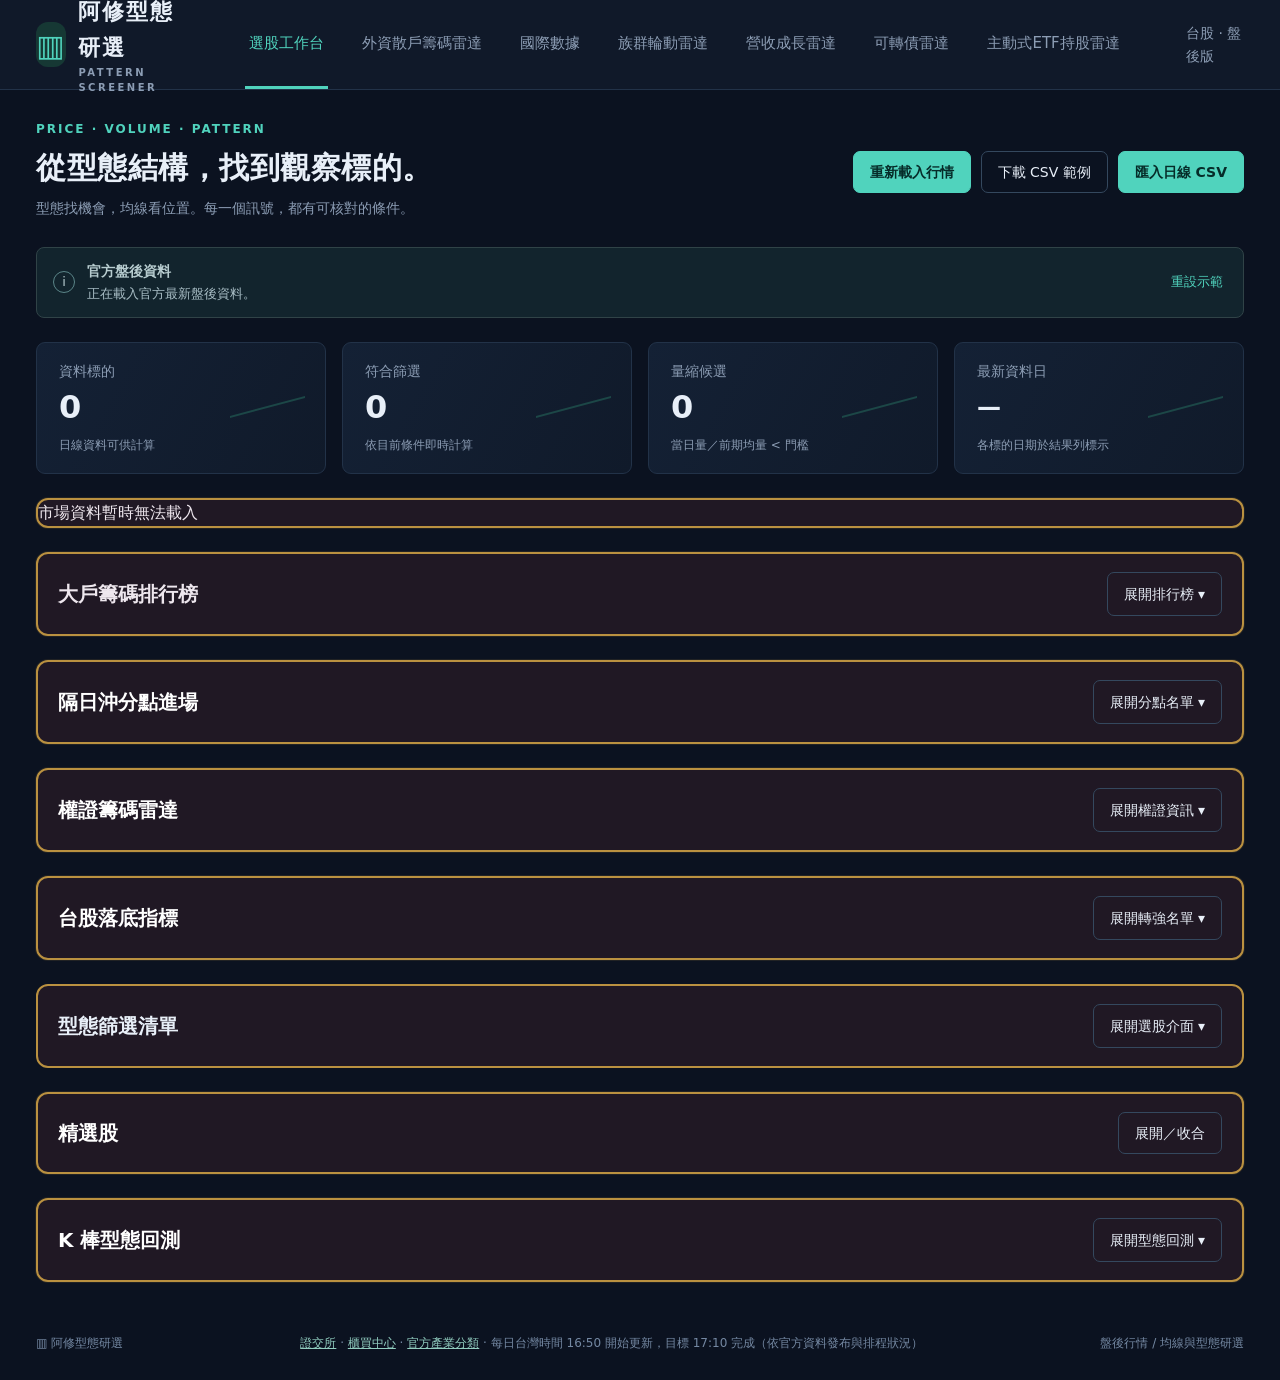
==== index.html @ 47a1cc5a "Place automatic Fibonacci section below daily chart" ====
<!doctype html>
<html lang="zh-Hant"><head><meta charset="UTF-8"><meta name="viewport" content="width=device-width,initial-scale=1"><title>阿修型態研選｜台股技術選股</title><meta name="description" content="以均線、量價與K棒型態篩選台股，查看候選訊號與逐項判讀。"><link rel="icon" type="image/svg+xml" href="data:image/svg+xml,%3Csvg xmlns='http://www.w3.org/2000/svg' viewBox='0 0 32 32'%3E%3Crect width='32' height='32' rx='8' fill='%23101b2c'/%3E%3Cpath d='M8 8v17m8-22v22m8-18v20' stroke='%234dd5bd' stroke-width='2'/%3E%3Cpath d='M8 13v6m8-10v11m8-7v7' stroke='%234dd5bd' stroke-width='5'/%3E%3C/svg%3E"><link rel="stylesheet" href="style.css?v=20261030-featured-radar"></head>
<body><header><a class="brand" href="./"><span class="mark">▥</span><span>阿修型態研選<small>PATTERN SCREENER</small></span></a><nav aria-label="主選單"><button class="nav active" data-view="screen">選股工作台</button><button class="nav" data-view="futchip">外資散戶籌碼雷達</button><button class="nav" data-view="world">國際數據</button><button class="nav" data-view="sectors">族群輪動雷達</button><button class="nav" data-view="revenue">營收成長雷達</button><button class="nav" data-view="convertible">可轉債雷達</button><button class="nav" data-view="etf-radar">主動式ETF持股雷達</button><button class="nav" data-view="prison">處置股雷達</button><button class="nav" data-view="exhibitions">產業展覽題材雷達</button><button class="nav" data-view="rules">型態與規則</button></nav><span class="edition">台股 · 盤後版</span></header>
<main><section class="heading"><div><div class="eyebrow">PRICE · VOLUME · PATTERN</div><h1>從型態結構，找到觀察標的。</h1><p>型態找機會，均線看位置。每一個訊號，都有可核對的條件。</p></div><div class="data-actions"><button id="refresh-market" class="primary">重新載入行情</button><button id="template" class="ghost">下載 CSV 範例</button><label class="primary upload">匯入日線 CSV<input type="file" id="file" accept=".csv,text/csv"></label></div></section>
<div class="notice"><span class="notice-icon">i</span><div><strong id="source">官方盤後資料</strong><span id="source-note">正在載入官方最新盤後資料。</span></div><button id="demo" class="text-button">重設示範</button></div><div id="message" role="status" aria-live="polite"></div>
<section id="screen"><div class="stats"><article><span>資料標的</span><strong id="total">—</strong><small>日線資料可供計算</small></article><article><span>符合篩選</span><strong id="matches">—</strong><small>依目前條件即時計算</small></article><article><span>量縮候選</span><strong id="shrink">—</strong><small>當日量／前期均量 &lt; 門檻</small></article><article><span>最新資料日</span><strong id="date" class="date">—</strong><small>各標的日期於結果列標示</small></article></div>
<section id="market-overview" class="ownership"><p>正在載入台股市場均線…</p></section><section class="ownership"><div class="ownership-disclosure"><h2>大戶籌碼排行榜</h2><button id="ownership-toggle" type="button" class="ghost" aria-expanded="false" aria-controls="ownership-content">展開排行榜 ▾</button></div><div id="ownership-content" hidden><section id="ownership-stock-search"></section><div class="ownership-head"><p id="ownership-period">正在載入集保週資料…</p><div class="ownership-modes" aria-label="籌碼排行模式"><button class="active" data-ownership-mode="increase" aria-pressed="true">大戶持股增加</button><button data-ownership-mode="both" aria-pressed="false">大戶持股同時增加</button><button data-ownership-mode="chipburst" aria-pressed="false">籌碼暴增</button></div><div class="ownership-tabs" aria-label="大戶持股級距"><button class="active" data-holding="400" aria-pressed="true">400 張以上</button><button data-holding="1000" aria-pressed="false">1,000 張以上</button></div><label class="ownership-week-label">週別<select id="ownership-week" aria-label="籌碼週別"></select></label></div><div id="chipburst-info" hidden class="chipburst-info"><h3>籌碼暴增｜大戶＋分點＋法人</h3><p>三項資料載入後，計算同期間綜合籌碼強度前 30 名。</p></div><div class="table-wrap"><table class="ownership-table"><colgroup><col class="ownership-rank-col"><col class="ownership-stock-col"><col span="6" class="ownership-metric-col"></colgroup><thead><tr><th>排名</th><th>股票／代號</th><th>均線分數</th><th>大族群／細分產業</th><th>收盤價</th><th>前期占比</th><th>本期占比</th><th>增加百分點</th></tr></thead><tbody id="ownership-rows"></tbody></table></div><div class="ownership-foot"><p id="ownership-status" role="status"></p><p class="ownership-note">各取持股比例增加最多的前 30 名 · 上市／上櫃普通股 · 近 5 個交易日平均成交量至少 500 張 · 點選股票查看 K 線。增減單位為百分點；單一帳戶持有 100% 的特殊分布暫不列入增減比較。訊映與信昌電 2026-10-16 原始資料屬此情形，該週已留缺，不跨週補值；同時增加列出 400 張與 1,000 張以上持股比例均較前期增加的個股，依 400 張以上增幅排序取前 30 名。</p><p class="ownership-note">來源：<a href="https://www.tdcc.com.tw/portal/zh/smWeb/qryStock" target="_blank" rel="noopener">集保股權分散表</a>；<span id="ownership-provenance"></span>。400 張榜加總級距 12–15，1,000 張榜採級距 15；官方下限分別為 400,001 股、1,000,001 股。比例以集保庫存為分母。</p></div></div></section><section class="ownership overnight-standalone"><div class="ownership-disclosure"><h2>隔日沖分點進場</h2><button id="overnight-toggle" type="button" class="ghost" aria-expanded="false" aria-controls="overnight-entry">展開分點名單 ▾</button></div><div id="overnight-entry" class="chipburst-info" hidden></div></section><section class="ownership overnight-standalone"><div class="ownership-disclosure"><h2>權證籌碼雷達</h2><button id="warrant-toggle" type="button" class="ghost" aria-expanded="false" aria-controls="warrant-content">展開權證資訊 ▾</button></div><div id="warrant-content" class="chipburst-info" hidden><p role="status">正在載入權證買賣超…</p></div></section><section class="ownership overnight-standalone"><div class="ownership-disclosure"><h2>台股落底指標</h2><button id="higher-low-toggle" type="button" class="ghost" aria-expanded="false" aria-controls="higher-low-content">展開轉強名單 ▾</button></div><div id="higher-low-content" class="chipburst-info" hidden></div></section><div class="workspace"><section class="selection-panel"><div class="selection-head"><h2>型態篩選清單</h2><button id="selection-toggle" type="button" class="ghost" aria-expanded="false" aria-controls="selection-content">展開選股介面 ▾</button></div><div id="selection-content" hidden><aside class="filters"><div class="panel-title"><h2>篩選條件</h2></div><div id="filters-content"><div class="filter-reset"><button id="reset" class="text-button">重設</button></div><label class="field">搜尋代號／名稱／產業<span class="search-confirm-row"><input id="search" placeholder="股票或產業，例如半導體…" type="search"><button id="search-confirm" type="button" class="search-confirm">確認</button></span></label><label class="field">股價區間<select id="price-range" aria-label="股價區間"><option value="all">不限股價</option></select><small>依最新收盤價；含下限、不含上限</small></label><label class="field">市場<select id="market"><option value="all">上市＋上櫃</option><option value="上市">上市</option><option value="上櫃">上櫃</option><option value="未分類">未分類</option></select></label><div class="volume-rule"><strong>100 元以內：成交量 ≥ 1,000 張</strong><small>100 元以上：成交量 &gt; 500 張<br>100 元含在內；1,000 張可納入<br>紅 K／綠 K／平 K 全部顯示</small></div><details class="pattern-picker"><summary>K 棒型態 <span>展開選擇 · 可多選</span></summary><div class="pattern-scroll"><div id="pattern-options" class="pattern-options"></div></div></details><details open><summary>量價與均線門檻</summary><label class="field">最低均線分數<select id="score" aria-label="最低均線分數"><option value="7">7 分以上</option><option value="10">10 分以上</option><option value="12">12 分以上</option><option value="15">滿分 15 分</option><option value="0" selected>不限</option></select></label><label class="weekly-ma-filter"><input type="checkbox" id="featured-stocks">強勢股</label><label class="weekly-ma-filter"><input type="checkbox" id="trend-stocks">趨勢股</label><label class="weekly-ma-filter"><input type="checkbox" id="launch-stocks">剛起漲個股</label><label class="weekly-ma-filter" title="近2交易日MA5上穿MA40；目前MA5＞MA40；MA40相較5交易日前變動率＞-0.5%；收盤＞MA5；收盤距MA5≤5%"><input type="checkbox" id="ma5-cross40">5MA交叉40MA</label><label class="weekly-ma-filter"><input type="checkbox" id="ema-cross">EMA5 上穿 EMA23</label><label class="weekly-ma-filter"><input type="checkbox" id="stronger-than-market">比大盤強勢股</label><small id="market-strength-status" class="weekly-ma-note" role="status"></small><label class="weekly-ma-filter"><input type="checkbox" id="above-weekly20">股價在週線 MA20 以上</label><label class="weekly-ma-filter"><input type="checkbox" data-chip-filter="trust">投信近5日累計淨買超＞0</label><label class="weekly-ma-filter"><input type="checkbox" data-chip-filter="foreign">外資近5日累計淨買超＞0</label><label class="weekly-ma-filter"><input type="checkbox" data-chip-filter="broker">主力分點近5日累計淨買超＞0</label><label class="weekly-ma-filter"><input type="checkbox" data-chip-filter="combined">外資＋投信近5日累計淨買超＞0</label><label class="weekly-ma-filter"><input type="checkbox" data-chip-filter="holders400">400張以上大戶週增≥0.3個百分點</label><label class="weekly-ma-filter"><input type="checkbox" data-chip-filter="holders1000">1,000張以上大戶週增≥0.2個百分點</label><small id="stock-chip-filter-status" class="weekly-ma-note" role="status"></small></details></div></aside>
<section class="results"><div class="panel-title"><div><h2>型態觀察清單</h2></div></div><div id="results-content"><div class="panel-title"><div><p id="result-sub">—</p></div><label class="sort-label">排序<select id="sort"><option value="score">均線分數</option><option value="change">漲跌幅</option><option value="code">股票代號</option></select></label></div><div class="table-wrap"><table><thead><tr><th>股票／資料日</th><th class="numeric">收盤／漲跌</th><th>候選型態</th><th title="採個股最新交易日與前一交易日，顯示實際資料日期">參考回測價格</th><th>MA20 扣抵</th><th title="前波上穿 MA20 至高點漲幅至少 30%，跌破後以 3% 實體紅 K 重新站上；第二波目標漲幅＝50% ×（100%＋前波漲幅）">第二波目標價</th></tr></thead><tbody id="rows"></tbody></table></div><div id="empty" hidden class="empty"><span>⌕</span><h3>目前沒有符合的標的</h3><p>可清除篩選後補齊個股歷史日線，再套用型態條件。資料不足不會列為符合，空白結果不代表全市場沒有此型態。</p><button class="ghost" id="empty-reset">清除篩選</button></div><div class="table-foot">點選股票查看 K 線與判讀明細 <span>回測參考採最新交易日＋前一交易日 · 日期依個股資料標示 · K 色看開收</span></div><div class="observation-return"><button id="observation-return" type="button" aria-label="收合型態觀察清單並返回選股介面標題">↩ 返回</button></div></div></section><button id="observation-top" class="observation-top" type="button" aria-label="回到型態觀察清單第一個個股" hidden>↑ 返回</button>
</div></section></div><section id="featured-radar" class="ownership overnight-standalone"><details><summary class="ownership-disclosure"><h2>精選股</h2><span class="ghost" aria-hidden="true">展開／收合</span></summary><div class="chipburst-info"></div></details></section><section class="ownership overnight-standalone"><div class="ownership-disclosure"><h2>K 棒型態回測</h2><button id="pattern-backtest-toggle" type="button" class="ghost" aria-expanded="false" aria-controls="pattern-backtest-content">展開型態回測 ▾</button></div><div id="pattern-backtest-content" class="chipburst-info" hidden></div></section></section>
<section id="rules" hidden><div class="rules-heading"><p class="rules-colors">紅色＝紅 K（漲） · 綠色＝黑 K（跌） · 紫線＝五日線 · 金點＝收盤位置</p><h2>把型態，拆成可核對的條件。</h2><p>以下是第一版的操作定義。講義中未量化的描述，明確標成可調整假設。</p></div><div id="rule-cards" class="rule-grid"></div><article class="rule-wide"><h3>均線 15 分 · 計算口徑</h3><p>站上 MA5／10／20／60／120／240，每條 1 分；收盤創 5／10／20／60／120／360 日新高，每個 1 分；MA20 &gt; MA60、MA60 &gt; MA120、MA120 &gt; MA360，各加 1 分。</p><p>創高窗口採「前 N 個交易日，排除最近兩日」：比較 t−N＋1 至 t−3 的收盤價（N 日含當日，排除當日與前兩日）；例如 N＝10 比較前第 3～9 個交易日。依提供講義口徑。資料不足的項目顯示缺漏，總分不顯示為 0。</p></article><article class="rule-wide"><h3>資料與尚待確認的條件</h3><p>排名預設包含紅 K、綠 K 及平 K。收盤高於開盤為紅 K，低於開盤為綠 K，等於開盤為平 K；收盤等於昨日收盤則標示「平盤」。即使平盤，K 棒仍可能是紅或綠。選取特定型態後，另套用該型態條件。</p><p>量縮／爆量以當日成交量除以前 5 或 20 日均量，均量不包含當日。均線採簡單收盤平均，包含當日。長黑實體暫定至少開盤價的 3%，長影線暫定占全日振幅 40%。「起漲第一根」「整理階段」與「主力換手」尚未自動辨識，因此只標示候選。</p><p>成交量固定篩選當日 > 500 張；均線排名在符合此條件的標的中產生。CSV 的 volume 單位必須為「張」（1 張 = 1,000 股），若來源是股數，請先除以 1,000。CSV 必須包含 code,date,open,high,low,close,volume；可加 name,market,limit_up。limit_up 為當日漲停價，用於黑豹候選。請使用一致的價格調整口徑；匯入資料不會上傳或永久儲存。盤後行情來源為證交所、櫃買中心官方 OpenAPI，僅納入公司基本資料名單內的上市、上櫃股票。成交股數除以 1,000 換算為張；未提供有效 OHLC 的停牌或無成交標的不列入。最新收盤快照並非完整歷史，歷史資料由網站維護端補齊，資料不足會明確標示。資料採未還原價格，除權息與分割可能影響技術指標；尚未接五分鐘行情。</p></article></section>
<section id="futchip" hidden></section><section id="world" hidden></section><section id="etf-radar" hidden></section><section id="prison" hidden></section><section id="exhibitions" hidden></section><section id="sectors" hidden></section><section id="revenue" hidden></section><section id="convertible" hidden><div class="sector-heading"><h1>可轉債雷達</h1><p>追蹤台股可轉換公司債與標的股票</p></div><div class="convertible-pending"><h2>可轉債資料尚未接入</h2><p>此主題已建立。待可轉債行情與發行條件資料接入後，會在此顯示可轉債清單與對應個股資訊。</p></div></section><footer><span>▥ 阿修型態研選</span><span><a href="https://openapi.twse.com.tw/" target="_blank" rel="noopener">證交所</a> · <a href="https://www.tpex.org.tw/openapi/" target="_blank" rel="noopener">櫃買中心</a> · <a href="https://isin.twse.com.tw/isin/C_public.jsp?strMode=2" target="_blank" rel="noopener">官方產業分類</a> · 每日台灣時間 16:50 開始更新，目標 17:10 完成（依官方資料發布與排程狀況）</span><span>盤後行情 / 均線與型態研選</span></footer></main><dialog id="detail-modal" class="detail-modal" aria-labelledby="detail-name"><aside class="detail" id="detail" hidden><button id="detail-close" class="detail-close" aria-label="關閉個股資訊並返回清單" title="返回清單">× 返回</button><div class="detail-head"><div class="detail-name-score"><h2 id="detail-name">—</h2><div class="detail-score-badge"><small>均線分數</small><strong id="detail-score">—</strong></div></div><p id="detail-industry"></p><div id="detail-price"></div><div id="detail-price-base" class="detail-price-base"></div><div id="detail-valuation" class="detail-valuation" aria-live="polite"></div></div><div class="detail-section peers-card"><h3>同族群個股</h3><div id="stock-peers"></div></div><div class="detail-section daily-chart-card"><h3><span class="detail-collapse-title">日線圖</span><small title="K 棒＋均線＋明日防守線">K棒・均線・防守</small></h3><div id="chart"></div></div><div class="detail-section fibonacci-card"><h3>自動斐波回測</h3><div id="fibonacci-chart"></div></div><div class="detail-section smc-zone-card"><h3>SMC 支撐壓力區間</h3><div class="smc-zone-tabs" role="group" aria-label="支撐壓力圖週期"><button data-smc-zone-period="day">日 K</button><button data-smc-zone-period="week">週 K</button><button data-smc-zone-period="5">5 分 K</button><button data-smc-zone-period="15">15 分 K</button><button data-smc-zone-period="30">30 分 K</button><button data-smc-zone-period="60">60 分 K</button></div><div id="smc-zone-content" aria-live="polite"></div></div><div class="history-actions"><button class="ghost" id="history-load" hidden>補齊此股歷史日線</button></div><div class="detail-section pattern-card"><h3>型態與亮燈</h3><div id="explain"></div></div><div class="detail-section score-card"><h3>均線分數明細</h3><div id="score-breakdown"></div></div><div class="detail-section institutional-card"><h3>三大法人</h3><div id="institutional-detail">正在載入法人資料…</div></div><div class="detail-section holdings-card"><h3>集保大戶籌碼</h3><div id="stock-holdings"></div></div><p class="detail-note">價格為所載入資料；歷史型態不保證後續走勢。盤中 905／1＋2 尚未接入。</p></div></aside></dialog><script src="detail-chart.js?v=20261012-202"></script><script src="smc-zones.js?v=20261011-141"></script><script src="structure-patterns.js?v=20261028-close-confirmation"></script><script src="rule-diagrams.js?v=20261102-half-strong-cross"></script><script src="relative-strength.js?v=20261017-1"></script><script src="launch-model.js?v=20261025-score-audit-precision"></script><script src="app.js?v=20261112-chip-filters"></script><script src="revenue-radar.js?v=20261018-subgroups"></script><script src="convertible-radar.js?v=20261021-lightblue-conversion"></script><script src="sector-capital.js?v=20261108-information-services"></script><script src="etf-radar.js?v=20261011-140"></script><script src="prison.js?v=20261108-suspect-thresholds"></script><script src="detail-collapse.js?v=20261102-list-return"></script><script src="margin-maintenance.js?v=20261017-1" defer></script><script src="fear-greed.js?v=20261017-1" defer></script><script src="taiwan-sentiment-model.js?v=20261017-1" defer></script><script src="tw-fear-greed.js?v=20261017-1" defer></script><script src="futchip-radar.js?v=20261017-greed"></script><script src="world-radar.js?v=world-refresh-1"></script><script src="chipburst-radar.js?v=20261025-shared-chipburst"></script><script src="exhibition-radar.js?v=20261019-1"></script><script src="overnight-radar.js?v=20261020-badge"></script><script src="warrant-radar.js?v=20261021-2"></script><script src="higher-low-radar.js?v=20261103-two-ma-bottom-setups"></script><script src="market-overview.js?v=20261029-auto-tx-quote"></script><script src="pattern-backtest.js?v=20261024-three-months"></script><script src="ownership-strength-model.js?v=20261025-only-two-factors"></script><script src="ownership-search.js?v=20261025-remove-holding-bars"></script><script src="daily-chip-strength.js?v=20261025-combined-daily"></script><script src="broker-daily.js?v=20261112-all-positive-net"></script><script src="featured-radar.js?v=20261110-early-setup"></script></body></html>
---- style.css ----
:root{color-scheme:dark;--bg:#0b1220;--panel:#111c2d;--line:#223248;--muted:#8c9db4;--text:#e8eff8;--mint:#50d3bd;--red:#ff7f85;--green:#4ac5a5}*{box-sizing:border-box}body{margin:0;background:var(--bg);color:var(--text);font-family:Inter,"Microsoft JhengHei",system-ui,sans-serif;font-size:16px;line-height:1.6}button,input,select{font:inherit}button,a,label.upload,select{ -webkit-tap-highlight-color:transparent}button{cursor:pointer}button:focus-visible,a:focus-visible,input:focus-visible,select:focus-visible,summary:focus-visible{outline:2px solid var(--mint);outline-offset:4px}header{height:90px;border-bottom:1px solid var(--line);display:flex;align-items:center;gap:64px;padding:0 36px;background:#101929}.brand{display:flex;gap:12px;align-items:center;color:var(--text);text-decoration:none;font-size:22px;font-weight:700;letter-spacing:2px}.mark{font-size:30px;color:var(--mint);background:#163834;width:45px;height:45px;text-align:center;border-radius:12px}.brand small{display:block;font-size:10px;letter-spacing:2.5px;color:var(--muted);line-height:1.5}nav{display:flex;height:100%;gap:30px}.nav{background:none;color:var(--muted);border:0;border-bottom:3px solid transparent;padding:0 4px;font-size:15px}.nav.active{color:var(--mint);border-bottom-color:var(--mint)}.edition{margin-left:auto;font-size:14px;color:var(--muted)}main{max-width:1800px;margin:auto;padding:30px 36px 10px}.heading{display:flex;justify-content:space-between;align-items:center;gap:20px;margin-bottom:22px}.eyebrow{font-size:12px;letter-spacing:2px;color:var(--mint);font-weight:600}h1{font-size:30px;letter-spacing:.5px;margin:5px 0}h2{font-size:18px;margin:0}h3{font-size:15px;margin:0 0 12px}p{color:var(--muted);margin:5px 0;font-size:14px}.data-actions{display:flex;gap:10px;align-items:center}.ghost,.primary{padding:9px 16px;border-radius:7px;border:1px solid #34485e;color:var(--text);background:transparent;font-size:14px}.primary{background:var(--mint);color:#062c29;font-weight:700;border-color:var(--mint)}.upload{position:relative;cursor:pointer;display:inline-block}.upload input{position:absolute;inset:0;width:100%;opacity:0;cursor:pointer}.upload:focus-within{outline:2px solid white;outline-offset:3px}.notice{display:flex;align-items:center;gap:12px;padding:12px 16px;border:1px solid #304347;background:#12242d;border-radius:8px;color:#b7cccf}.notice-icon{border:1px solid #5a8588;border-radius:50%;width:22px;height:22px;flex-shrink:0;text-align:center;font-size:13px}.notice strong{display:block;font-size:14px}.notice span:not(.notice-icon){display:block;font-size:13px;color:#a8bdc5}.notice .text-button{margin-left:auto;white-space:nowrap}.text-button{background:none;color:var(--mint);border:0;font-size:13px;padding:4px}.stats{display:grid;grid-template-columns:repeat(4,1fr);gap:16px;margin:24px 0}.stats article{border:1px solid var(--line);border-radius:9px;background:linear-gradient(120deg,#142135,#101a2a);padding:17px 22px;position:relative;overflow:hidden}.stats article:after{content:'';position:absolute;width:75px;height:45px;right:20px;bottom:20px;border-top:2px solid #246459;transform:skewY(-15deg);opacity:.6}.stats article span{display:block;color:var(--muted);font-size:14px}.stats strong{font-size:32px;font-weight:600;line-height:1.5;display:block;font-variant-numeric:tabular-nums}.stats small{font-size:12px;color:var(--muted)}.stats .date{font-size:24px;line-height:2}.workspace{display:grid;grid-template-columns:250px minmax(390px,1fr) 350px;gap:18px;align-items:start}.filters,.results,.detail{background:var(--panel);border:1px solid var(--line);border-radius:9px}.filters{padding:20px}.panel-title{display:flex;align-items:center;justify-content:space-between;gap:10px;margin-bottom:20px}.field{display:block;font-size:14px;color:#c4d0df;margin-bottom:16px}.field input:not([type=range]),select{display:block;width:100%;padding:8px 10px;margin-top:7px;border:1px solid #2c3d52;border-radius:5px;background:#0d1726;color:var(--text);font-size:14px;min-width:0}.field input[type=range]{display:block;width:100%;accent-color:var(--mint);margin:14px 0 5px}.field span{float:right;color:var(--mint);font-size:13px}.section-label{font-size:14px;color:#c4d0df;display:flex;justify-content:space-between;margin-bottom:10px}.section-label span{font-size:12px;color:var(--muted)}.pattern-options{display:grid;gap:7px;margin-bottom:22px}.check{display:flex;align-items:center;gap:9px;font-size:14px;cursor:pointer;background:#152338;border:1px solid transparent;border-radius:5px;padding:7px 10px}.check:has(input:checked){border-color:#287768;background:#133832;color:#8de8d4}.check input{accent-color:var(--mint);height:16px;width:16px;flex-shrink:0}details{border-top:1px solid var(--line);padding-top:16px}summary{font-size:14px;cursor:pointer;margin-bottom:18px;color:#d7e1ee}.paired{display:grid;grid-template-columns:1fr 1fr;gap:10px}.filter-note{font-size:12px;line-height:1.8;border-top:1px solid var(--line);padding-top:16px}.results{overflow:hidden}.results>.panel-title{padding:20px;margin:0}.results .panel-title p{font-size:13px;margin-top:4px}.sort-label{font-size:12px;color:var(--muted);display:flex;gap:8px;align-items:center}.sort-label select{width:110px;margin:0}.table-wrap{overflow:auto}table{border-collapse:collapse;width:100%;font-size:14px;white-space:nowrap}th{font-size:12px;font-weight:500;color:var(--muted);background:#152236;text-align:left;padding:13px 14px}td{padding:17px 14px;border-bottom:1px solid #1d2c41}.numeric{text-align:right;font-variant-numeric:tabular-nums}tbody tr:hover,tbody tr.selected{background:#19312f}tbody tr{cursor:pointer}td strong{font-size:15px;display:block}td small{display:block;color:var(--muted);font-size:12px}td button{border:0;background:none;padding:0;text-align:left;color:inherit}.tag{display:inline-block;padding:3px 8px;border:1px solid #37545c;border-radius:4px;background:#173039;color:#8bd8d0;font-size:12px;margin:2px 4px 2px 0}.tag.amber{color:#e0b66f;background:#352b1c;border-color:#594524}.up{color:var(--red)}.down{color:var(--green)}.score-pill{display:inline-block;background:#143b35;color:#72e0c8;padding:2px 9px;border-radius:4px}.table-foot{display:flex;justify-content:space-between;font-size:12px;color:var(--muted);padding:15px 18px;gap:12px}.detail-head{padding:22px 20px 15px}.detail-head h2{font-size:23px;margin:4px 0}.detail-head strong{font-size:28px;line-height:1.5;font-variant-numeric:tabular-nums}.detail-head small{margin-left:10px;font-size:14px}.chart-legend{display:flex;gap:12px;font-size:12px;color:var(--muted);padding:0 20px}.chart-legend span:last-child{margin-left:auto}.chart-legend i{display:inline-block;height:2px;width:12px;margin:0 4px 4px 0}.ma5{background:#b59bff}.ma20{background:#f6c875}#chart{padding:8px 12px 0}#chart svg{width:100%;display:block}.detail-section{padding:18px 20px;border-top:1px solid var(--line)}.detail-section h3{display:flex;justify-content:space-between}.detail-section p{font-size:13px;line-height:1.8}.reason{display:flex;gap:9px;margin-top:12px;font-size:13px;color:#d5dfed}.reason:before{content:'✓';color:var(--mint)}.score-row{display:flex;gap:8px;align-items:center;font-size:12px;margin-top:8px;color:var(--muted)}.score-row>span{min-width:60px}.lights{display:flex;gap:4px;flex:1}.light{height:7px;flex:1;border-radius:2px;background:#25334b}.light.on{background:var(--mint)}.light.high.on{background:var(--red)}.light.order.on{background:#f6c875}.detail-note{font-size:12px;line-height:1.8;padding:0 20px 18px}.empty{text-align:center;padding:60px 20px}.empty>span{font-size:40px;color:var(--mint)}.empty h3{font-size:18px;margin:8px}.empty button{margin-top:15px}footer{display:flex;gap:24px;justify-content:space-between;color:#7488a2;font-size:12px;padding:28px 0 16px}#message:not(:empty){padding:10px 14px;color:#ffca8d;border:1px solid #694426;margin-top:12px;border-radius:6px;font-size:14px}.rules-heading{margin:30px 0 20px}.rules-heading h2{font-size:26px}.rule-grid{display:grid;grid-template-columns:repeat(3,1fr);gap:18px}.rule-card,.rule-wide{background:var(--panel);border:1px solid var(--line);border-radius:8px;padding:24px}.rule-card h3{font-size:19px;margin:10px 0}.rule-card p,.rule-wide p{font-size:14px;line-height:1.9}.rule-card .rule-number{color:var(--mint);font-size:12px;letter-spacing:2px}.rule-wide{margin-top:18px}.rule-card svg{height:90px;width:100%}[hidden]{display:none!important}@media(min-width:1650px){.workspace{grid-template-columns:270px minmax(500px,1fr) 390px}td{padding:20px}}@media(max-width:1200px){.workspace{grid-template-columns:230px minmax(0,1fr)}.detail{grid-column:2}#chart{max-width:650px}.heading{align-items:flex-start}h1{font-size:26px}.data-actions{flex-direction:column;align-items:stretch}.stats article{padding:16px}.stats article:after{display:none}}@media(max-width:760px){header{height:auto;min-height:78px;padding:15px 18px;gap:14px;flex-wrap:wrap}.brand{font-size:19px}.edition{font-size:12px}nav{order:3;width:100%;height:40px;gap:26px}.nav{font-size:14px}main{padding:24px 16px 8px}.heading{display:block}h1{font-size:24px;line-height:1.45}.heading p{font-size:14px}.data-actions{flex-direction:row;margin-top:18px}.notice{align-items:flex-start}.notice .text-button{padding-top:0}.stats{grid-template-columns:1fr 1fr;gap:10px;margin:16px 0}.stats strong{font-size:28px}.stats .date{font-size:19px}.workspace{display:flex;flex-direction:column}.filters,.results,.detail{width:100%}.pattern-options{grid-template-columns:1fr 1fr}.filters>.field{display:inline-block;width:48%;vertical-align:top}.filters>.field:nth-child(3){margin-left:2%}.filters details .field{max-width:100%}.paired{grid-template-columns:1fr 1fr}.results>.panel-title{padding:16px}.sort-label{display:block}.sort-label select{width:100px}.table-foot{flex-wrap:wrap}.rule-grid{grid-template-columns:1fr}.rule-card{padding:20px}footer{flex-wrap:wrap;gap:8px}.notice span:not(.notice-icon){font-size:12px}.notice strong{font-size:13px}}

.volume-rule{padding:12px;border:1px solid #2b665a;border-radius:6px;background:#14312e;margin:0 0 20px}.volume-rule strong{display:block;color:#82dfc9;font-size:14px}.volume-rule small{font-size:12px;color:#9bb7af}
.candle-badge{display:inline-block;font-size:12px;margin:3px 0;padding:0 5px;border:1px solid currentColor;border-radius:3px}.flat{color:#a7b7cc}
.history-actions{padding:12px 20px}.history-actions button{width:100%}button:disabled{opacity:.6;cursor:wait}footer a{color:#91cdbf}.data-actions{flex-wrap:wrap}.notice span:not(.notice-icon){line-height:1.8}
.ma60{background:#69b7ff}.chart-legend{flex-wrap:wrap}

.partial-score{background:#352b1c;color:#f6c875}

.chart-legend .ma10{background:#ff9f60}.detail{scroll-margin-top:18px}

.ownership{border:1px solid var(--line);background:var(--panel);border-radius:9px;margin:24px 0}.ownership-tabs{display:flex;gap:10px;padding:0 20px 12px}.ownership-tabs .active{background:#6733b7;border-color:#b59bff}.ownership-note,#ownership-status{padding:8px 20px;font-size:12px}.ownership a{color:var(--mint)}.ownership tbody tr{cursor:pointer}.ownership .panel-title{padding:20px}

.institutional-table{min-width:300px;font-size:12px}.institutional-table td,.institutional-table th{padding:8px 5px}.institutional-table td:not(:first-child){text-align:right;font-variant-numeric:tabular-nums}#institutional-detail a{color:var(--mint)}

.stock-score{display:block;width:fit-content;margin:6px 0;padding:2px 7px;border-radius:4px;background:#143b35;color:#72e0c8;font-size:12px}.stock-score.partial-score{background:#352b1c;color:#f6c875}

.stock-score,.stock-score.partial-score{color:#ffdf60}

.ownership{background:#201824;border:1px solid #705331;border-radius:22px;overflow:hidden;color:#eee7ee}.ownership-head{padding:30px 32px}.ownership-head h2{font-size:30px;font-weight:600;color:#ffe6a3;margin:0 0 14px}.ownership-head #ownership-period{font-size:16px;line-height:1.8;color:#c4baca;margin:0 0 25px}.ownership-modes,.ownership-tabs{display:flex;border:1px solid #634475;border-radius:16px;padding:6px;gap:6px;background:#281c34;margin:0 0 16px}.ownership-modes button,.ownership-tabs button{flex:1;border:0;border-radius:12px;padding:15px 12px;background:transparent;color:#c7b9d4;font-weight:700;font-size:17px}.ownership-modes button.active,.ownership-tabs button.active{color:#fff;background:#7028d2;box-shadow:0 0 0 1px #8a40e5}.ownership-modes button:disabled{opacity:1;cursor:default;color:#ab9ab8}.ownership-modes small{display:block;font-size:10px;font-weight:400}.ownership-week-label{display:flex;align-items:center;gap:18px;color:#c4baca;font-size:17px}.ownership-week-label select{flex:1;min-width:0;width:auto;background:#2b1c38;border:1px solid #715282;border-radius:15px;color:#f4eaf7;padding:14px 18px;font-size:19px}.ownership-table{width:100%;min-width:0;border-collapse:collapse}.ownership-table th{background:#563c20;color:#ffe6a3;padding:18px 24px;font-size:17px}.ownership-table td{padding:20px 24px;border-color:#44334b;font-size:17px}.ownership-table th:first-child,.ownership-table td:first-child{width:90px;text-align:center}.ownership-table td:nth-child(2){width:48%}.ownership-table tbody tr:nth-child(odd){background:#302237}.ownership-table tbody tr:hover{background:#3c2948}.ownership-table td button{display:block;width:100%;text-align:left}.ownership-table td strong{font-size:19px;color:#f4ecf4}.ownership-table .ownership-code{font-size:15px;color:#c7bbcc;margin-top:1px}.ownership-rank{display:inline-flex;align-items:center;justify-content:center;width:42px;height:42px;border-radius:50%;background:#614520;color:#ffe3a0;font-size:21px;font-weight:700}.ownership-change{display:block;font-size:12px;color:#efbadd;margin-top:5px}.ownership-change small{display:inline;color:#c7bbcc;font-size:11px;margin-left:6px}.ownership-foot{padding:12px 26px 20px;border-top:1px solid #44334b}.ownership-foot p{padding:4px 0;font-size:12px;color:#b9a9c0}.ownership-foot a{color:#e1c57a}@media(max-width:760px){.ownership-head{padding:25px 20px}.ownership-head h2{font-size:27px}.ownership-head #ownership-period{font-size:14px}.ownership-modes button,.ownership-tabs button{font-size:15px;padding:13px 6px}.ownership-week-label{font-size:15px;gap:12px}.ownership-week-label select{font-size:17px;padding:13px 14px}.ownership-table th{font-size:14px;padding:14px 10px}.ownership-table td{font-size:14px;padding:17px 10px}.ownership-table td strong{font-size:16px}.ownership-table th:first-child,.ownership-table td:first-child{width:58px}.ownership-table td:nth-child(2){width:47%}.ownership-rank{width:34px;height:34px;font-size:18px}.ownership-change{font-size:11px}.ownership-change small{display:block;margin-left:0}.ownership-foot{padding:12px 18px 18px}}

.ownership-tabs[hidden]{display:none}

#rows .tag,#rows td:last-child small{color:#ffdf60}

.detail{position:relative}.detail-close{position:absolute;right:12px;top:12px;width:36px;height:36px;border-radius:50%;font-size:26px;line-height:1;background:#243248;color:#fff;border:1px solid #56647a;cursor:pointer}.detail-close:hover,.detail-close:focus-visible{background:#453060;outline:2px solid #ffdf60}.detail-head{padding-right:36px}.workspace:has(>.detail[hidden]){grid-template-columns:250px minmax(0,1fr)}

.detail-cost{margin-top:14px;padding:12px;border:1px solid #514331;border-radius:10px;background:#292336}.detail-cost p{margin:0 0 6px;font-size:13px}.detail-cost strong{color:#ffdf60;white-space:nowrap}.detail-cost small{font-size:11px;color:#b5adbd;line-height:1.7}.detail-cost a{color:#ffdf60}

/* Stock detail: vertical report cards */
.detail{background:#151615;border:1px solid #977441;border-radius:24px;padding:0;overflow:hidden}.detail-head{background:#3c240a;padding:25px 110px 22px 24px;border-bottom:1px solid #72572e}.detail-head h2{font-size:22px;color:#ffe7a5;line-height:1.6}.detail-close{width:auto;padding:5px 12px;height:38px;border-radius:12px;border-color:#ab8149;color:#ffe7a5;font-size:17px;top:24px;right:18px}.detail-head #detail-industry{color:#d0c9b8}.detail .chart-legend{padding:20px 24px 0;flex-wrap:wrap}.detail #chart{margin:20px 24px;border:1px solid #705f3d;border-radius:18px;background:#202120;padding:14px 4px}.detail .detail-section{margin:24px;padding:24px;border:1px solid #746346;border-radius:22px;background:#202120}.detail .detail-section h3{font-size:22px;margin-bottom:16px}.detail .institutional-card{background:#182927;border-color:#37615d}.institutional-card h3{color:#69e0d0}.detail .holdings-card h3,.holding-value{color:#ffdf82}.holding-value{display:block;font-size:26px;margin:6px 0 18px}.detail .detail-note{padding:0 24px 24px}.detail .ma5{background:#f6c875}.detail .ma10{background:#00d5c8}.detail .ma20{background:#b59bff}.detail .ma60{background:#e8ddc5}.institutional-table th,.institutional-table td{padding:8px 4px;font-size:12px}@media(max-width:600px){.detail-head{padding-left:18px}.detail .detail-section{margin:18px;padding:20px}.detail #chart{margin:18px}.detail-head h2{font-size:19px}}

.institutional-net{display:block;font-size:26px;margin:6px 0 22px}.institutional-metrics small{color:#9bbfb8}.detail #chart svg{display:block;width:100%;height:auto}

.peers-list{max-height:520px;overflow:auto}.peer-stock{display:flex;gap:12px;width:100%;text-align:left;padding:14px 4px;background:transparent;border:0;border-bottom:1px solid #554d3e;cursor:pointer;color:#e8e3d5}.peer-stock:hover{background:#332e24}.peer-stock:focus-visible{outline:2px solid #ffdf60}.peer-stock strong{font-size:16px}.peer-stock small{display:block;font-size:12px;line-height:1.7;color:#bfc8c0}.peer-rank{color:#ffdf60;min-width:24px}.peer-note{font-size:12px;line-height:1.8}

.peer-group-tabs{display:flex;flex-wrap:wrap;gap:6px}.peer-group{padding:7px 10px;border:1px solid #675436;border-radius:12px;background:#26251f;color:#e8dba4;font-size:12px;cursor:pointer}.peer-group.active{background:#654618;border-color:#f2cb68;color:#fff2ba}

.detail .institutional-card{background:#142420;border-color:#58716a;border-radius:24px}.detail .institutional-card h3{font-size:28px;font-weight:500;color:#4cdbc0;margin-bottom:12px}.institutional-date{font-size:17px;color:#bec9c5;margin-bottom:22px}.institutional-metrics{display:grid;gap:20px;margin:24px 0 30px}.institutional-row{display:flex;justify-content:space-between;align-items:center;gap:16px}.institutional-row>span{font-size:19px;color:#bdc8c4}.institutional-row .institutional-net{margin:0;font-size:28px;white-space:nowrap}.institutional-unavailable{font-size:14px;font-weight:400;color:#a8b8b2;text-align:right}.institutional-card .net-positive{color:#ffb276}.institutional-card .net-negative{color:#35d3b3}.institutional-card .net-zero{color:#d5ddd9}.institutional-summary{font-size:17px;line-height:1.8;color:#c1cbc7}.institutional-summary strong{font-size:21px}.institutional-note{font-size:12px;line-height:1.7;margin-top:14px;color:#91a69d}

.stock-chip-metrics{display:flex;flex-wrap:wrap;gap:4px 16px;margin:5px 0;font-size:13px;font-weight:400;color:#ada3bc;line-height:1.8}.stock-chip-metrics b{font-weight:700}.chip-positive{color:#ffb276}.chip-negative{color:#35d3b3}.chip-neutral{color:#d6d5ce}.chip-missing{color:#8e91a0}.peer-stock .stock-chip-metrics{font-size:12px}
.regulatory-badges{display:flex;flex-wrap:wrap;gap:5px;white-space:normal;margin:4px 0}.regulatory-badges:empty{display:none}.reg-attention,.reg-disposal{display:inline-block;padding:2px 6px;border-radius:5px;font-size:11px;font-weight:700;line-height:1.7}.reg-attention{background:#ffe15e;color:#382d08}.reg-disposal{background:#91472c;color:#fff0d7;border:1px solid #ffae69}.regulatory-detail{padding:14px 18px}.regulatory-detail small{font-size:11px;color:#aea3b5}.regulatory-detail a{color:#ffdf82}
.detail{background:#19151f;border-radius:14px}.detail .peers-card{margin:18px 14px;padding:16px;border-radius:14px;background:#252019}.detail .peers-card h3{font-size:18px;color:#ffe08b;margin-bottom:8px}.peers-list{display:grid;gap:10px;max-height:440px}.peer-stock{position:relative;border:1px solid #594166;border-radius:12px;background:#291a35;padding:13px 70px 13px 12px;gap:0}.peer-stock:hover{background:#3a2548}.peer-stock strong{color:#f4e8ca;font-size:15px}.peer-rank{display:none}.peer-stock .stock-score{position:absolute;right:10px;top:17px;font-size:15px;color:#ffdf60}.peer-stock .stock-chip-metrics{gap:3px 10px;font-size:12px}.peer-stock small{font-size:11px}.peer-note{color:#aaa2ad}.detail-head{padding:18px 68px 16px 18px;background:#493009}.detail-close{top:18px;right:14px;width:44px;height:38px;padding:0;font-size:22px;border-radius:8px}.detail .detail-section{border-radius:14px;margin:16px 14px;padding:18px}.detail .detail-section h3{font-size:20px}.detail .institutional-card h3{font-size:24px}.detail #chart{margin:14px;border-radius:12px}.detail .holdings-card{background:#27231b}.holding-value{font-size:24px}.peer-group-tabs{flex-wrap:wrap}
.reg-futures{display:inline-block;padding:2px 6px;border-radius:5px;font-size:11px;font-weight:700;line-height:1.7;background:#214565;color:#b9e5ff;border:1px solid #5181a3}


.ownership-disclosure{display:flex;align-items:center;justify-content:space-between;gap:12px;padding:18px 20px}.ownership-disclosure h2{margin:0;font-size:20px}.ownership-disclosure button{flex-shrink:0;min-height:44px}#ownership-content[hidden]{display:none}@media(max-width:480px){.ownership-disclosure{padding:14px 12px;gap:8px}.ownership-disclosure h2{font-size:17px}.ownership-disclosure button{padding:9px 10px;font-size:13px}}

#filters-content[hidden],#results-content[hidden]{display:none}.filter-reset{display:flex;justify-content:flex-end;margin-bottom:12px}.filters,.results{align-self:start}.panel-title>button[aria-controls]{flex-shrink:0;min-height:44px}

#search{width:100%;min-height:60px;padding:16px 14px;font-size:18px;line-height:1.5;border:2px solid #ffdf60;border-radius:10px;background:#211e14;color:#fff4c2;box-shadow:0 0 0 1px #ffdf6020}#search::placeholder{color:#c8b875;font-size:15px}#search:focus{border-color:#ffe986;outline:3px solid #ffdf6040;outline-offset:3px;box-shadow:0 0 14px #ffdf6026}

.ownership,.filters,.results{border:2px solid #ba9140;border-radius:12px;box-shadow:0 0 0 1px #ba914020}.ownership-disclosure,.filters>.panel-title,.results>.panel-title{border-radius:10px 10px 0 0}

.pattern-picker{margin:16px 0;border:1px solid #ba9140;border-radius:9px;background:#171d29}.pattern-picker>summary{padding:12px;cursor:pointer;font-weight:700;color:#ffe08b}.pattern-picker>summary span{display:block;font-size:12px;font-weight:400;color:#bcae83}.pattern-scroll{max-height:220px;overflow-y:auto;overscroll-behavior:contain;scrollbar-color:#ba9140 #171d29;padding:4px 12px 12px}.pattern-scroll .pattern-options{display:grid;grid-template-columns:1fr;gap:8px;margin:0}.pattern-scroll .check{min-height:40px;padding:8px;border-radius:6px}.pattern-picker>summary:focus-visible{outline:2px solid #ffdf60;outline-offset:3px}

.workspace{grid-template-columns:minmax(0,1fr) 360px}.selection-panel{min-width:0;align-self:start;border:2px solid #ba9140;border-radius:12px;background:var(--panel)}.selection-head{display:flex;align-items:center;justify-content:space-between;gap:12px;padding:18px 20px}.selection-head button{flex-shrink:0;min-height:44px}#selection-content{display:grid;grid-template-columns:250px minmax(0,1fr);gap:16px;padding:0 16px 16px}#selection-content[hidden]{display:none}.selection-panel .filters,.selection-panel .results{border:0;box-shadow:none;border-radius:8px;min-width:0}.workspace>.detail{grid-column:2}@media(max-width:1200px){.workspace{grid-template-columns:1fr}.workspace>.detail{grid-column:1}}@media(max-width:760px){#selection-content{display:flex;flex-direction:column;padding:0 12px 12px}.selection-head{padding:14px 12px;flex-wrap:wrap}.selection-panel{width:100%}.selection-head h2{font-size:17px}}

.workspace{grid-template-columns:1fr}.workspace>.detail{grid-column:1;width:100%;position:static}.defense-card,.daily-chart-card{margin:18px 14px;padding:18px;border:1px solid #ba9140;border-radius:14px}.defense-card h3,.daily-chart-card h3{border-left:4px solid #a46ad9;padding-left:12px;color:#ffe08b}.defense-card h3 small,.daily-chart-card h3 small{font-size:12px;font-weight:400;color:#aeb2be;margin-left:8px}.defense-table-wrap{overflow-x:auto}.defense-table{width:100%;border-collapse:collapse;min-width:600px}.defense-table th{font-size:12px;font-weight:400;color:#b8bac6;text-align:left;padding:12px 10px;white-space:nowrap}.defense-table td{padding:16px 10px;border-top:1px solid #55505c;white-space:nowrap}.defense-table .defense-price{font-size:22px;font-weight:700}.defense-table small{display:block;font-size:11px;color:#a6a3ae;font-weight:400;margin-top:5px}.defense-red td:first-child,.defense-red .defense-price{color:#ff8e9a}.defense-status{display:inline-block;padding:4px 10px;border-radius:20px;font-size:13px}.defense-status.held{color:#71e2ba;background:#173d33;border:1px solid #43816b}.defense-status.broken{color:#ff9ca3;background:#45232c;border:1px solid #994854}.defense-status.unknown{color:#aaa;background:#333}.defense-note{font-size:12px;line-height:1.9;color:#b8b3c0;margin-top:14px}.daily-chart-card #chart{background:#fff;color:#34343e;padding:14px;border:1px solid #ccc;border-radius:14px}.daily-chart-toolbar{display:flex;justify-content:space-between;gap:12px;flex-wrap:wrap}.daily-legend{display:flex;gap:9px;flex-wrap:wrap;font-size:12px;align-items:center}.daily-range{display:flex;gap:6px}.daily-range button{min-height:36px;padding:6px 11px;border:1px solid #ccc;border-radius:9px;background:white;color:#45414d;cursor:pointer}.daily-range button.active{background:#8626b2;color:white;border-color:#8626b2}.daily-readout{min-height:48px;font-size:12px;line-height:1.8;padding:9px 0}.daily-chart-card #chart svg{display:block;width:100%;height:auto;overflow:visible}.daily-chart-note{font-size:11px;color:#777;line-height:1.8;margin:10px 0 0}.daily-chart-card .up{color:#ba4451}.daily-chart-card .down{color:#267d69}@media(max-width:760px){.defense-card,.daily-chart-card{margin:12px 8px;padding:12px}.daily-chart-card #chart{padding:10px}.defense-table{min-width:580px}.daily-readout{min-height:66px}.daily-range button{min-height:40px}.defense-card h3 small,.daily-chart-card h3 small{display:block;margin:5px 0 0}}

.daily-plot{overflow-x:auto}@media(max-width:760px){.daily-chart-card #chart .daily-plot svg{min-width:650px}.daily-plot{scrollbar-color:#aaa #fff}}

.daily-defense-values{font-size:12px;line-height:1.8;margin-bottom:8px}

.workspace>.detail{position:relative}.detail-close{position:absolute;top:14px;right:14px;width:auto;min-width:82px;min-height:44px;padding:8px 12px;font-size:16px;z-index:2;border:1px solid #d6ab55;background:#493009;color:#ffe7a5}.detail-head{padding-right:116px}.workspace:has(>.detail[hidden]){grid-template-columns:1fr}

.daily-volume-zone-note{font-size:12px;color:#ad5362;line-height:1.8;margin:0 0 6px}

.detail-name-score{display:flex;align-items:center;gap:18px;flex-wrap:wrap}.detail-score-badge{display:flex;align-items:center;gap:10px;padding:8px 14px;border:1px solid #e6bc58;border-radius:12px;background:#30260d;color:#ffdf60}.detail-score-badge small{font-size:14px}.detail-score-badge strong{font-size:32px;line-height:1.25;font-weight:800}.detail-score-badge strong:has(+*){color:inherit}@media(max-width:600px){.detail-name-score{gap:10px}.detail-score-badge{padding:7px 10px;flex-wrap:wrap}.detail-score-badge strong{font-size:28px}}

#rows .observation-stock-heading{display:flex;align-items:center;gap:12px;flex-wrap:wrap}#rows .observation-stock-heading .stock-score{display:inline-block;margin:0;padding:4px 9px;font-size:16px;font-weight:700;line-height:1.4;border:1px solid #9c8239;border-radius:7px}#rows .observation-stock-heading .partial-score{font-size:15px}

.observation-return{display:flex;justify-content:flex-end;padding:8px 16px 14px}.observation-return button{font-size:13px;line-height:1.3;padding:7px 12px;border:1px solid #b69243;border-radius:8px;background:#30260d;color:#ffe08b;cursor:pointer;min-height:34px}.observation-return button:hover{background:#493009}.observation-return button:focus-visible{outline:2px solid #ffdf60;outline-offset:3px}

#ownership-rows .ownership-stock-heading{display:flex;align-items:center;gap:12px;flex-wrap:wrap}#ownership-rows .ownership-stock-heading .stock-score{display:inline-block;margin:0;padding:4px 10px;font-size:18px;font-weight:800;line-height:1.4;border:1px solid #b69243;border-radius:7px}#ownership-rows .ownership-stock-heading .partial-score{font-size:16px}

body:has(#etf-radar:not([hidden])) main>.heading,body:has(#etf-radar:not([hidden])) main>.notice{display:none}.etf-heading{display:flex;justify-content:space-between;gap:20px;align-items:center;margin-bottom:24px}.etf-heading h2{font-size:30px;color:#ffe08b}.etf-controls{display:flex;gap:18px;flex-wrap:wrap;margin:20px 0}.etf-controls label{display:grid;gap:8px;min-width:220px;color:#c7d2df}.etf-controls select{font-size:16px}.etf-method{padding:18px;border:1px solid #7a6537;border-radius:12px;color:#b8c5d4;line-height:1.8;font-size:13px}.etf-fund-cards{display:grid;grid-template-columns:repeat(auto-fit,minmax(200px,1fr));gap:12px;margin:20px 0}.etf-fund-cards article{display:grid;gap:9px;padding:18px;background:#231e2c;border:1px solid #94783f;border-radius:12px}.etf-fund-cards a{color:#ffe08b;font-size:20px}.etf-fund-cards span,.etf-fund-cards small{color:#aebccc}.etf-card{padding:22px;margin:20px 0;border:1px solid #a78845;border-radius:14px;background:#191e2c;min-width:0}.etf-card h3,.etf-card>summary{font-size:20px;color:#ffe08b;margin:0 0 16px}.etf-card>summary{cursor:pointer;margin:0}.etf-card[open]>summary{margin-bottom:18px}.etf-card td{padding:12px;font-size:14px}.etf-card td small,.etf-card th small{display:block;color:#99a8bb;font-size:11px;margin-top:5px}.etf-rank-grid,.etf-weight-grid{display:grid;grid-template-columns:repeat(2,minmax(0,1fr));gap:18px}.etf-rank-grid .etf-card{margin:0}.etf-rank{padding-left:24px}.etf-rank li{padding:12px 0;border-bottom:1px solid #344153}.etf-rank li>strong{float:right}.etf-rank li>small{display:block;color:#aebccc;margin-top:8px}.etf-rank details{font-size:12px;margin-top:8px;color:#9babbd}.etf-stock{background:transparent;border:0;padding:3px 0;font-size:15px;color:#e6edf6;font-weight:700;cursor:pointer;text-align:left}.etf-stock:hover{text-decoration:underline;color:#ffe08b}.etf-positive{color:#ff8c98}.etf-negative{color:#5dd9bd}.etf-neutral,.etf-muted{color:#9babbd}.etf-muted{font-size:13px;line-height:1.8}.etf-tide-tools{display:flex;gap:12px;align-items:center;flex-wrap:wrap}.etf-tide-tools button,#etf-search button{padding:10px 16px;color:#ffdf60;background:#342813;border:1px solid #ac8842;border-radius:8px;cursor:pointer}.etf-tide-tools label{display:flex;gap:10px;align-items:center}.etf-tide-tools select{width:auto}.etf-tide-scroll{overflow-x:auto}.etf-tide-scroll svg{width:100%;min-width:650px;background:#fff;border-radius:10px}.etf-tide-scroll g{cursor:pointer}.etf-tide-scroll g:focus{outline:2px solid #ffdf60}#etf-search{display:flex;gap:12px;flex-wrap:wrap;margin-bottom:18px}#etf-query{width:300px;max-width:100%;font-size:20px;border:2px solid #e6bd51;background:#231e18}#etf-stock-history{scroll-margin-top:20px}.etf-card .table-wrap{max-height:680px;overflow:auto}.etf-card th{white-space:nowrap}.etf-card table{min-width:650px}
@media(max-width:760px){header nav{overflow-x:auto;white-space:nowrap;gap:18px}header nav .nav{flex-shrink:0}.etf-heading{align-items:flex-start;flex-direction:column}.etf-heading h2{font-size:25px}.etf-controls{flex-direction:column}.etf-controls label{min-width:0}.etf-rank-grid,.etf-weight-grid{grid-template-columns:1fr}.etf-card{padding:16px}.etf-rank li>strong{float:none;display:block;margin-top:6px}.etf-fund-cards{grid-template-columns:1fr 1fr}.etf-fund-cards article{padding:12px}.etf-fund-cards strong{font-size:14px}}

.etf-tide-card{background:#f7eefb;border-color:#c5b4ce;color:#292332}.etf-tide-card h3{color:#292332}.etf-tide-card .etf-muted{color:#605469}.etf-tide-card .etf-tide-tools label{color:#403648}.etf-tide-card .etf-tide-tools select{background:#fff;color:#292332;border-color:#c5b4ce}.etf-tide-card .etf-tide-tools button{background:#fff;color:#594167;border-color:#c5b4ce}.etf-tide-card .etf-tide-scroll{background:#fff;border:1px solid #c5b4ce;border-radius:20px;padding:14px}

.etf-tide-card{padding:16px}.etf-tide-card h3{margin-bottom:12px}.etf-tide-card .etf-tide-scroll{overflow:hidden;padding:8px}.etf-tide-card .etf-tide-scroll svg{display:block;width:100%;min-width:0;height:clamp(240px,52vh,430px)}.etf-tide-card .etf-muted{margin:10px 0;font-size:12px}.etf-tide-card .etf-tide-tools button{padding:8px 12px}@media(max-width:600px){.etf-tide-card{padding:10px}.etf-tide-card .etf-tide-scroll{padding:4px}.etf-tide-card .etf-tide-scroll svg{height:auto;aspect-ratio:900/470}.etf-tide-card .etf-tide-tools{gap:8px}.etf-tide-card .etf-tide-tools label{gap:6px}}

#rules{background:#fff;color:#292332;padding:24px;border-radius:16px;margin-top:22px}#rules p{color:#514b59}#rules .rule-card,#rules .rule-wide{background:#f0eafa;border:1px solid #d2c7e0;box-shadow:0 2px 5px #35254a15}#rules .rule-card h3,#rules .rule-wide h3{color:#493267;font-size:20px}#rules .rule-number{color:#886b25}#rules .rule-card svg{display:block;width:100%;height:auto;background:#fff;border:1px solid #ded8e5;border-radius:10px;margin:14px 0}#rules .rules-colors{color:#69537e;font-size:14px;margin-bottom:16px}#rules .rule-card p{line-height:1.8}#rules .rule-card p+p{font-size:12px;color:#706775}@media(max-width:760px){#rules{padding:14px}#rules .rule-card{padding:14px}}

.etf-tide-card{padding:26px;background:#f8effb;border:0}.etf-tide-card .tide-title{font-size:36px;font-weight:800;line-height:1.3;color:#26212d;margin:0 0 22px}.tide-title small{font-size:18px;display:inline-block;margin-left:12px;font-weight:600}.etf-tide-card .tide-period{font-size:22px;font-weight:600;color:#413547;margin:0 0 14px}.tide-period span{font-size:13px;color:#8c759b;margin-left:12px}.etf-tide-card .etf-tide-tools{margin-bottom:22px}.tide-board{max-width:800px;margin:0 auto;background:white;border:2px solid #d4c4df;border-radius:28px;padding:28px}.tide-pills{display:grid;grid-template-columns:1fr 1fr;gap:16px;margin-bottom:24px}.tide-pills button{border:2px solid #d3c2dc;border-radius:50px;padding:13px 12px;background:white;color:#28202e;font-size:23px;font-weight:700;white-space:nowrap}.tide-up{color:#bb293b!important}.tide-down{color:#00866a!important}.tide-pills strong{margin-left:6px}.etf-tide-card .etf-tide-scroll{padding:0;border:0;border-radius:0;background:white}.etf-tide-card .etf-tide-scroll svg{width:100%;height:auto;max-height:52vh;min-width:0;aspect-ratio:900/470}.etf-tide-card .tide-winner{margin:22px 0 32px;text-align:center;color:#403545;font-size:25px}.tide-winner button{background:transparent;border:0;font-size:inherit;font-weight:800;padding:0}.tide-rankings{border:2px solid #d4c4df;border-radius:24px;padding:24px 28px;margin-top:24px}.tide-ranking h4{font-size:23px;margin:10px 0 18px}.tide-ranking h4 small{font-size:16px}.tide-ranking ol{margin:0 0 30px;padding-left:28px;color:#8c7a99}.tide-ranking li{padding:18px 0;border-bottom:1px dashed #d4c8dc;font-size:19px}.tide-ranking li button{border:0;background:transparent;padding:0;color:#27202d;font-size:21px;text-align:left}.tide-ranking li small{font-size:15px;color:#766580}.tide-ranking li strong{float:right;font-size:22px}.etf-tide-card .tide-note{font-size:12px;color:#8e7b99;margin-top:20px;line-height:1.8}@media(max-width:760px){.etf-tide-card{padding:14px}.etf-tide-card .tide-title{font-size:28px}.tide-title small{display:block;margin:10px 0 0;font-size:15px}.etf-tide-card .tide-period{font-size:18px}.tide-board{padding:14px;border-radius:22px}.tide-pills{gap:10px;margin-bottom:16px}.tide-pills button{font-size:clamp(12px,3.4vw,20px);padding:10px 5px}.etf-tide-card .tide-winner{font-size:clamp(15px,4vw,23px);margin:20px 0}.tide-rankings{padding:14px}.tide-ranking h4{font-size:20px}.tide-ranking h4 small{font-size:13px}.tide-ranking li{font-size:14px;padding:15px 0}.tide-ranking li button{font-size:16px}.tide-ranking li small{font-size:12px}.tide-ranking li strong{font-size:16px}.etf-tide-card .etf-tide-scroll svg{max-height:none}}

.etf-weight-panel{background:#f8effb;border:0;padding:24px}.etf-weight-panel>summary{font-size:28px;font-weight:800;color:#292232}.etf-weight-panel>summary small{font-size:15px;font-weight:600;margin-left:10px}.etf-weight-panel .etf-weight-grid{gap:24px}.etf-weight-fund{min-width:0}.etf-weight-panel .etf-weight-fund h3{color:#8435b2;font-size:16px;margin:16px 0 20px}.etf-weight-card{background:#fff;border:1px solid #d2bfe1;border-bottom:4px solid #be9bd7;border-radius:24px;padding:26px 22px;box-shadow:0 5px 20px #8659aa0a;color:#282231}.etf-weight-card h4{font-size:24px;margin:0 0 24px}.etf-weight-card ol{padding:0;margin:0;list-style:none}.etf-weight-card li{display:grid;grid-template-columns:minmax(0,1fr) 48px 106px;gap:14px;align-items:center;min-height:76px;padding:12px 0;border-bottom:1px solid #ece9ee}.etf-weight-card li:last-child{border-bottom:0}.etf-weight-stock{display:grid;grid-template-columns:48px minmax(0,1fr);gap:12px;border:0;background:transparent;padding:0;color:#292231;text-align:left;align-items:center;font-size:17px;min-width:0}.etf-weight-stock span{color:#88818d;font-size:15px}.etf-weight-stock strong{font-weight:500;overflow-wrap:anywhere}.etf-weight-track{height:14px;background:#eeedf0;border-radius:12px;overflow:hidden}.etf-weight-track span{display:block;height:100%;background:#8228b5;border-radius:12px}.etf-weight-value{text-align:right;font-variant-numeric:tabular-nums}.etf-weight-value strong{display:block;font-size:21px}.etf-weight-value small{display:block;font-size:13px;color:#8d8591;margin-top:3px}@media(max-width:1100px){.etf-weight-panel .etf-weight-grid{grid-template-columns:1fr}.etf-weight-fund{max-width:760px;width:100%;margin:0 auto}}@media(max-width:600px){.etf-weight-panel{padding:12px}.etf-weight-panel>summary{font-size:24px}.etf-weight-panel>summary small{display:block;margin:5px 0 0;font-size:13px}.etf-weight-card{padding:20px 14px;border-radius:20px}.etf-weight-card h4{font-size:22px}.etf-weight-card li{grid-template-columns:minmax(0,1fr) 34px 80px;gap:8px;min-height:72px}.etf-weight-stock{grid-template-columns:38px minmax(0,1fr);gap:8px;font-size:16px}.etf-weight-stock span{font-size:13px}.etf-weight-value strong{font-size:19px}.etf-weight-value small{font-size:11px}.etf-weight-track{height:12px}}

.etf-movement-groups{display:grid;gap:24px}.etf-movement-group{min-width:0;padding:18px;border:1px solid #665978;border-radius:12px;background:#201d2b}.etf-movement-group h4{font-size:21px;margin:0 0 14px}.etf-movement-group h4 small{font-size:13px;font-weight:400;margin-left:8px;color:#b4aebe}@media(max-width:760px){.etf-movement-group{padding:12px}.etf-movement-group h4{font-size:19px}}

.etf-weight-panel{background:#191e2c;border:1px solid #a78845;padding:22px}.etf-weight-panel>summary{color:#ffe08b;font-size:20px;font-weight:700}.etf-weight-panel .etf-weight-fund h3,.etf-weight-card h4{color:#ffe08b}.etf-weight-card{background:#191e2c;border:1px solid #a78845;border-bottom:1px solid #a78845;box-shadow:none;color:#e6edf6}.etf-weight-card li{border-bottom-color:#344153}.etf-weight-stock{color:#e6edf6}.etf-weight-stock span,.etf-weight-value small{color:#aebccc}.etf-weight-track{background:#344153}.etf-weight-track span{background:#a45de0}@media(max-width:760px){.etf-weight-panel{padding:16px}.etf-weight-panel>summary{font-size:20px}}

body:has(#prison:not([hidden])) main>.heading,body:has(#prison:not([hidden])) main>.notice{display:none}#prison{min-width:0}.prison-panel{background:#191e2c;border:1px solid #a78845;border-radius:16px;padding:22px;margin:20px 0;scroll-margin-top:20px}.prison-panel h3,.prison-panel>summary{color:#ffe08b;font-size:21px;margin:0}.prison-panel>summary{cursor:pointer}.prison-panel[open]>summary{margin-bottom:20px}.prison-muted{color:#aebccc;font-size:13px;line-height:1.8}.prison-stats{display:grid;grid-template-columns:repeat(4,1fr);gap:14px}.prison-stats article{border:1px solid #a78845;background:#211d2c;border-radius:14px;padding:20px;display:grid;gap:12px}.prison-stats span{color:#b7c2d2}.prison-stats strong{font-size:32px;color:#ffe08b}.prison-controls{display:flex;gap:18px;align-items:center;flex-wrap:wrap;margin:20px 0}.prison-controls form{display:flex;gap:10px;flex:1}.prison-controls input{border:2px solid #e6bd51;font-size:20px;min-width:0;width:320px}.prison-controls button,#prison-retry{background:#342813;border:1px solid #ac8842;color:#ffdf60;border-radius:8px;padding:10px 18px;cursor:pointer}.prison-controls label{display:flex;gap:10px;align-items:center}.prison-controls select{width:auto}.prison-week{margin:24px 0}.prison-week h3{font-size:17px;margin-bottom:14px}.prison-days{display:grid;grid-template-columns:repeat(5,minmax(0,1fr));gap:10px}.prison-day{background:#231e2c;border:1px solid #554a66;border-radius:12px;padding:14px;min-height:130px;min-width:0}.prison-day.today{border:2px solid #e6bd51}.prison-day h4{margin:0 0 14px;color:#ffe08b;font-size:15px}.prison-stock{background:transparent;border:0;color:#e6edf6;font-size:17px;font-weight:700;text-align:left;cursor:pointer;padding:4px 0;overflow-wrap:anywhere}.prison-stock:hover{color:#ffe08b;text-decoration:underline}.prison-day .prison-stock{display:block;font-size:14px;margin-bottom:5px}.prison-card-grid{display:grid;grid-template-columns:repeat(2,minmax(0,1fr));gap:16px;margin-top:18px}.prison-stock-card{background:#231e2c;border:1px solid #61516c;border-radius:14px;padding:20px;min-width:0}.prison-stock-card>p{color:#c0cada;line-height:1.7}.prison-stock-card small{color:#aebccc;font-size:12px;line-height:1.7}.prison-badge{display:inline-block;padding:5px 9px;border-radius:8px;font-size:12px;background:#682831;color:#ffbac3;margin-left:12px}.prison-badge.future{background:#5b4418;color:#ffe08b}.prison-badge.warning{background:#594d18;color:#ffe18e}.prison-dates{display:grid;gap:12px;margin:18px 0}.prison-dates span{color:#aebccc;font-size:13px}.prison-dates strong{display:block;color:#ffe08b;font-size:17px;margin-top:4px}.prison-stock-card details{margin-top:14px;color:#d7c1ec;font-size:13px}.prison-notice{white-space:pre-wrap;line-height:1.8}.prison-panel a{color:#d0b0ef}.prison-warning{border-color:#a78845}@media(max-width:760px){.prison-panel{padding:16px}.prison-stats{grid-template-columns:repeat(2,1fr);gap:10px}.prison-stats article{padding:14px}.prison-days{grid-template-columns:1fr}.prison-day{min-height:0}.prison-card-grid{grid-template-columns:1fr}.prison-controls{align-items:stretch}.prison-controls input{width:100%;font-size:18px}.prison-controls form{width:100%}.prison-stock-card{padding:16px}}

.weekly-ma-filter{display:flex;gap:10px;align-items:center;margin:16px 0 8px;color:#ffe08b;font-size:15px;cursor:pointer}.weekly-ma-filter input{width:18px;height:18px;flex:0 0 18px;accent-color:#e6bd51}.weekly-ma-note{display:block;color:#aebccc;font-size:12px;line-height:1.7}

body.detail-modal-open{overflow:hidden}.detail-modal{width:min(1180px,calc(100vw - 48px));max-width:none;max-height:92dvh;margin:auto;padding:0;border:2px solid #ba9140;border-radius:18px;background:#111c2d;color:#e8eff8;overflow:auto;overscroll-behavior:contain;box-shadow:0 20px 80px #0009}.detail-modal::backdrop{background:#020711c9;backdrop-filter:blur(3px)}.detail-modal .detail{position:relative;width:100%;border:0;border-radius:16px}.detail-modal .detail-close{position:sticky;top:12px;float:right;margin:14px 14px 0 0;z-index:10;box-shadow:0 3px 15px #0008}.detail-modal .detail-head{padding:24px 116px 20px 24px}.detail-modal .detail-head h2{font-size:28px}.detail-modal #chart{max-width:none}.detail-modal .detail-section{padding:22px 24px}@media(max-width:760px){.detail-modal{width:calc(100vw - 16px);max-height:96dvh;border-radius:12px}.detail-modal .detail-close{top:8px;margin:8px 8px 0 0}.detail-modal .detail-head{padding:20px 96px 16px 16px}.detail-modal .detail-head h2{font-size:23px}.detail-modal .detail-section{padding:16px}.detail-modal .detail-score-badge strong{font-size:28px}}

.prison-controls{display:grid;grid-template-columns:minmax(0,1fr) 210px;gap:22px;align-items:end}.prison-controls form{display:grid;grid-template-columns:minmax(0,1fr) 112px;gap:12px;width:100%;min-width:0}.prison-controls input{width:100%;min-height:58px;padding:12px 16px;border-radius:10px;font-size:22px;background:#0d1726;color:#e8eff8}.prison-controls form button{min-height:58px;font-size:18px;border-radius:10px}.prison-controls label{display:grid;gap:6px;font-size:14px;color:#c4d0df}.prison-controls select{width:100%;min-height:58px;margin:0;font-size:17px;border-radius:10px;padding:10px 12px}@media(max-width:760px){.prison-controls{grid-template-columns:1fr;gap:14px}.prison-controls form{grid-template-columns:minmax(0,1fr) 86px;gap:10px}.prison-controls input{font-size:20px;min-height:56px;padding:12px}.prison-controls form button{min-height:56px;font-size:16px}.prison-controls label{grid-template-columns:48px minmax(0,1fr);align-items:center}.prison-controls select{min-height:48px;font-size:16px}}

/* Responsive daily chart: full width, 75% price and 25% volume. */
.daily-chart-card #chart .daily-plot svg{min-width:0;width:100%;height:auto}.daily-plot{overflow:hidden}

.ma20-analysis{width:260px;white-space:normal;line-height:1.7;font-size:13px}.ma20-analysis strong{color:#ffe08b;font-size:16px}.ma20-analysis>span{display:block;margin:7px 0;font-weight:600}.ma20-analysis small{margin-top:5px}.ma20-analysis .ma20-assumption{font-size:11px;color:#899bb0}

/* Keep the pattern and deduction columns together, with concise analysis. */
#results-content table{table-layout:fixed}#results-content th:nth-child(1){width:28%}#results-content th:nth-child(2){width:13%}#results-content th:nth-child(3){width:17%}#results-content th:nth-child(4){width:20%}#results-content th:nth-child(5){width:22%}#rows td:nth-child(3){white-space:normal;padding-right:6px}#rows td:nth-child(4),#rows td:nth-child(5){padding-left:6px}#rows .ma20-analysis{width:auto;min-width:165px;max-width:240px;font-size:14px;line-height:1.65}#rows .ma20-direction{font-size:20px;color:#ffe08b}#rows .ma20-deduction{font-weight:400;color:#e8ddc5;margin:5px 0}#rows .ma20-analysis small{font-size:12px;color:#aaa69b}#rows .ma20-outlook{font-weight:400;font-size:13px;color:#a9d6ed;margin:8px 0 0}#rows .backtest-reference{white-space:normal;line-height:1.5}#rows .backtest-reference strong{color:#ffe08b;font-size:17px}#rows .backtest-reference small{font-size:11px;color:#aebbc9}#rows .backtest-reference span{display:block;color:#e6d4b4;font-size:13px;margin-top:5px}@media(max-width:760px){#results-content table{min-width:1020px}}
#rows .backtest-day{padding:5px 0;border-bottom:1px solid #493d36}#rows .backtest-day:last-child{border-bottom:0}#rows .backtest-day strong{display:block;font-size:13px;white-space:normal}#rows .backtest-day span{margin-top:2px;font-size:12px}
#rows .backtest-day span:last-child{color:#ffad5c}

.warning-accumulation{font-size:16px;color:#ffe08b}.warning-thresholds{margin:16px 0;padding:16px 0;border-top:1px dashed #73607d;border-bottom:1px dashed #73607d}.warning-thresholds h3{color:#c6acdf}.warning-thresholds strong{float:right;color:#a7bacb}

.ownership-week-comparison{display:flex;flex-wrap:wrap;gap:12px 24px;margin-top:10px;white-space:normal;color:#c4baca;font-size:14px}.ownership-week-comparison>span{display:block}.ownership-week-comparison b{font-size:18px;color:#f4eaf7;font-variant-numeric:tabular-nums}.ownership-week-comparison small{font-size:11px}.ownership-week-comparison .ownership-week-gain{color:#ffbd78}.ownership-week-gain b{color:#ffbd78}@media(max-width:760px){.ownership-week-comparison{gap:8px 18px}.ownership-week-gain{flex-basis:100%}.ownership-week-comparison b{font-size:17px}}

.ownership-table{min-width:1200px;table-layout:auto}.ownership-table th,.ownership-table td{padding:20px 18px}.ownership-table th{white-space:nowrap}.ownership-table td:nth-child(2){width:auto;min-width:270px}.ownership-table td:nth-child(4){white-space:normal;min-width:150px}.ownership-score-cell{text-align:center}.ownership-score-square{display:inline-flex;align-items:center;justify-content:center;width:48px;height:48px;border-radius:12px;background:#f1ca57;color:#21170a;font-size:25px;font-weight:800}.ownership-table .ownership-current{color:#ffe298;font-size:21px;font-weight:700}.ownership-table .ownership-delta{color:#ff82a6;font-size:21px;font-weight:700}.ownership-table .ownership-delta small{color:#c3aaba;font-size:11px}.ownership-table .stock-chip-metrics>span:nth-child(2){display:none}.ownership-table tbody tr:nth-child(odd){background:#211827}.ownership-table tbody tr:nth-child(even){background:#1a1520}.ownership-table tbody tr:hover{background:#33233e}.ownership-table td button>strong{font-size:21px}

/* Compact ownership ranking typography */
.ownership-table th,.ownership-table td{font-size:15px;padding:17px 16px}.ownership-table td button>strong{font-size:18px}.ownership-table .ownership-code{font-size:13px}.ownership-table .ownership-current,.ownership-table .ownership-delta{font-size:18px}.ownership-table .ownership-rank{font-size:18px;width:36px;height:36px}.ownership-table .ownership-score-square{font-size:22px;width:42px;height:42px}.ownership-table td:nth-child(2){min-width:240px}@media(max-width:760px){.ownership-table th,.ownership-table td{font-size:13px}.ownership-table td button>strong{font-size:16px}.ownership-table .ownership-current,.ownership-table .ownership-delta{font-size:16px}.ownership-table .ownership-score-square{font-size:20px;width:38px;height:38px}}

/* Keep ownership headings and values on the same evenly spaced columns. */
.ownership-table{width:960px;min-width:960px;table-layout:fixed}.ownership-rank-col{width:70px}.ownership-stock-col{width:230px}.ownership-metric-col{width:110px}.ownership-table th,.ownership-table td{width:auto;min-width:0;padding:16px 10px;vertical-align:middle;text-align:center}.ownership-table th:first-child,.ownership-table td:first-child{width:auto}.ownership-table th:nth-child(2),.ownership-table td:nth-child(2){width:auto;min-width:0;text-align:left}.ownership-table td:nth-child(4){min-width:0;white-space:normal}.ownership-table td button{white-space:normal;overflow-wrap:anywhere}.ownership-table .numeric{text-align:center}.ownership-table .stock-chip-metrics{flex-wrap:wrap}

.ownership-table .ownership-dual small{color:inherit;font-size:12px;line-height:1.9;white-space:nowrap}

header nav{min-width:0;overflow-x:auto;flex-shrink:1}header .nav{white-space:nowrap;flex-shrink:0}.sector-heading{margin-bottom:24px}.sector-heading h1{color:#ffe298}.sector-theme{border:1px solid #705331;border-radius:16px;margin:14px 0;padding:20px;background:#201824}.sector-theme>summary{color:#ffe298;font-size:21px;font-weight:700;margin:0}.sector-theme>summary small{font-size:13px;font-weight:400;color:#bcaec4;margin-left:12px}.sector-grid{display:grid;grid-template-columns:repeat(auto-fit,minmax(260px,1fr));gap:16px;margin-top:20px}.sector-card{padding:18px;border:1px solid #56425c;border-radius:12px;background:#1a1520}.sector-card h3{font-size:17px;color:#ffe298}.sector-card p{font-size:12px;margin-bottom:12px}.sector-members{display:grid;gap:8px}.sector-stock{display:grid;grid-template-columns:1fr 55px 65px;gap:8px;align-items:center;background:#302237;border:1px solid #514057;border-radius:8px;padding:10px;color:#f4eaf7;text-align:left}.sector-stock strong{font-size:15px}.sector-stock small{color:#bdaec4;font-size:12px}.sector-stock span{font-size:12px;text-align:right;color:#ffe298}.sector-stock:hover{border-color:#e1bd68}.sector-stock:disabled{opacity:.6;cursor:default}@media(max-width:600px){.sector-theme{padding:14px}.sector-grid{grid-template-columns:1fr}}

.sector-indicators{display:grid;gap:12px}.sector-indicators>div{padding:12px;border:1px solid #58452c;border-radius:9px}.sector-indicators b,.sector-indicators span{display:block}.sector-indicators b{color:#ffe298;margin-bottom:6px}.sector-indicators span{font-size:14px}.sector-indicators strong{display:inline}.sector-indicators small{font-size:12px;color:#bcaec4}.sector-indicators .sector-stock{width:100%;margin-top:6px}.sector-all summary{color:#e1bd68;margin-bottom:10px}

.sector-stock{grid-template-columns:minmax(0,1fr) 48px 105px}.sector-stock>span{font-size:14px;font-weight:700;color:#ffe298}

.sector-member .sector-stock{width:100%}.sector-business,.sector-tags{margin:3px 10px!important;font-size:12px!important}.sector-tags{color:#e1bd68}.pcb-chain{margin-top:20px;background:#fff;color:#292d30;border-radius:16px;padding:20px;text-align:center}.pcb-chain h3{color:#292d30}.pcb-chain>div,.pcb-chain-branches>span{background:#f4f5f5;border-radius:10px;padding:12px}.pcb-chain>div:nth-of-type(2){background:#eaf4f4}.pcb-chain small{display:block;color:#666;font-size:12px}.pcb-chain>b{display:block;color:#999}.pcb-chain-branches{display:flex;gap:10px;background:transparent!important;padding:0!important}.pcb-chain-branches>span{flex:1}.pcb-chain p{color:#777;font-size:12px}

.revenue-note,.revenue-source{color:#c8bdc9;font-size:14px;line-height:1.6}.revenue-note{margin-bottom:18px}.revenue-leaders{background:#201824;border:1px solid #705331;border-radius:16px;padding:20px;margin-bottom:18px}.revenue-leaders h2{color:#ffe298;font-size:20px;margin:0 0 14px}.revenue-leader-grid{display:grid;grid-template-columns:repeat(3,minmax(0,1fr));gap:12px}.revenue-leader-grid>div{background:#302237;border:1px solid #56425c;border-radius:12px;padding:14px;display:grid;gap:4px}.revenue-leader-grid small{color:#c8bbce}.revenue-leader-grid strong{font-size:18px;color:#fff}.revenue-leader-grid b{font-size:25px;color:#ff8fa6}.revenue-leader-grid span{font-size:13px;color:#c8bbce}.revenue-toolbar{display:flex;flex-wrap:wrap;gap:12px;align-items:center;margin-bottom:20px}.revenue-toolbar label{display:flex;gap:6px;align-items:center;color:#ffe298}.revenue-toolbar input,.revenue-toolbar select{max-width:240px;padding:8px 10px;border-radius:8px;background:#302237;color:#fff;border:1px solid #705331}.revenue-toolbar button{padding:9px 14px;background:#302237;color:#ffe298;border:1px solid #705331;border-radius:8px}.revenue-toolbar button.active{background:#e1bd68;color:#201824}.revenue-members{display:grid;gap:8px;margin-top:16px}.revenue-stock{width:100%;display:grid;grid-template-columns:minmax(120px,1.5fr) repeat(4,minmax(90px,1fr));gap:12px;align-items:center;text-align:left;padding:12px;background:#302237;color:#f4eaf7;border:1px solid #514057;border-radius:9px}.revenue-stock:hover{border-color:#e1bd68}.revenue-stock:disabled{opacity:.6;cursor:default}.revenue-stock strong,.revenue-stock small{display:block}.revenue-stock small{color:#bdaec4;font-size:12px;margin-top:3px}.revenue-stock b.up{color:#ff8fa6}.revenue-stock b.down{color:#54d9ad}.revenue-source{margin-top:18px}.revenue-source a{color:#ffe298}@media(max-width:700px){.revenue-leader-grid{grid-template-columns:1fr}.revenue-stock{grid-template-columns:minmax(110px,1fr) repeat(2,minmax(70px,1fr))}.revenue-stock>span:nth-child(4),.revenue-stock>span:nth-child(5){font-size:12px}}
.revenue-search-form{display:grid;grid-template-columns:auto minmax(0,1fr) auto;align-items:center;gap:8px;width:min(100%,400px);min-width:0}.revenue-search-form input{width:100%;max-width:none;min-width:0}.revenue-search-form label,.revenue-search-form button{white-space:nowrap}.revenue-toolbar #revenue-search-confirm{background:#e1bd68;color:#201824;font-weight:700}.revenue-toolbar #revenue-search-confirm:hover{background:#ffe298}@media(max-width:700px){.revenue-search-form{width:100%;grid-template-columns:auto minmax(0,1fr) auto}.revenue-search-form input{font-size:16px}}
#convertible{max-width:1180px;margin:0 auto;padding:28px 24px 60px}.cb-data-status{display:grid;gap:5px;border:1px solid #705331;border-radius:12px;background:#2b222e;padding:16px 20px;margin:20px 0;color:#f4eaf7}.cb-data-status strong{color:#ffe298}.cb-data-status span,.cb-method-note{color:#c8bdc9;line-height:1.65}.cb-panel{border:1px solid #705331;border-radius:16px;background:#201824;padding:22px;margin-bottom:18px}.cb-panel-heading{display:flex;align-items:end;justify-content:space-between;gap:12px;margin-bottom:16px}.cb-panel-heading h2{color:#ffe298;font-size:23px;margin:2px 0 0}.cb-panel-heading small{color:#c8bdc9}.cb-kicker{color:#e1bd68;font-size:13px;letter-spacing:.08em}.cb-rule-grid{display:grid;grid-template-columns:repeat(2,minmax(0,1fr));gap:0 28px}.cb-rule-row{display:grid;grid-template-columns:minmax(120px,40%) 1fr;gap:12px;border-top:1px solid #4b3a4c;padding:14px 0;line-height:1.55}.cb-rule-row strong{color:#f4eaf7}.cb-rule-row span{color:#c8bdc9}.cb-two-col{display:grid;grid-template-columns:repeat(2,minmax(0,1fr));gap:18px}.cb-two-col .cb-rule-grid{grid-template-columns:1fr}.cb-score-list>div{display:flex;justify-content:space-between;gap:16px;border-top:1px solid #4b3a4c;padding:14px 0;color:#f4eaf7}.cb-score-list b,.cb-score-total strong{color:#ffe298;white-space:nowrap}.cb-score-list .cb-score-total{border-top:2px solid #705331;font-size:18px}.cb-strategy p,.cb-strategy li{color:#c8bdc9;line-height:1.7}.cb-strategy ul{padding-left:1.4em;margin:12px 0 0}.cb-strategy li+li{margin-top:9px}.cb-method-note{font-size:13px;margin:0 2px}@media(max-width:760px){#convertible{padding:20px 14px 44px}.cb-two-col,.cb-rule-grid{grid-template-columns:1fr}.cb-panel{padding:17px}.cb-panel-heading{align-items:start;flex-direction:column}.cb-rule-row{grid-template-columns:minmax(108px,36%) 1fr;gap:10px}}
.cb-data-note{color:#c8bdc9;font-size:13px;line-height:1.6}.cb-data-note a{color:#ffe298}.cb-search-label{display:flex;align-items:center;gap:10px;color:#ffe298;margin:16px 0}.cb-search-label input{min-width:0;width:min(100%,290px);padding:9px 11px;border-radius:8px;background:#302237;color:#fff;border:1px solid #705331}.cb-table-wrap{overflow-x:auto}.cb-table{width:100%;border-collapse:collapse;min-width:650px}.cb-table th,.cb-table td{padding:12px 10px;border-bottom:1px solid #4b3a4c;text-align:right;color:#f4eaf7}.cb-table th:first-child,.cb-table td:first-child{text-align:left}.cb-table th{color:#ffe298;white-space:nowrap}.cb-table td strong,.cb-table td small{display:block}.cb-table td small{color:#bdaec4;margin-top:3px}.cb-table .cb-up{color:#ff8fa6}.cb-table .cb-down{color:#54d9ad}@media(max-width:760px){.cb-search-label{align-items:stretch;flex-direction:column}.cb-search-label input{width:100%}}
.revenue-leader-grid{grid-template-columns:repeat(auto-fit,minmax(190px,1fr))}.revenue-leaders h2 small{font-size:13px;color:#c8bbce;font-weight:400}.revenue-leader-grid span b{display:block;font-size:20px;line-height:1.4}.revenue-leader-grid span:nth-of-type(2) b{color:#ffe298}
.revenue-stock{box-sizing:border-box;grid-template-columns:minmax(150px,1.45fr) repeat(4,minmax(0,1fr));gap:10px;padding:12px 16px;min-width:0}.revenue-stock>span{min-width:0}.revenue-stock-name{overflow-wrap:anywhere}.revenue-stock-name strong{font-size:16px}.revenue-stock-metric{text-align:right;white-space:nowrap}.revenue-stock-metric small{margin:0 0 4px}.revenue-stock-metric b{display:block;font-size:16px;font-weight:700;color:#f4eaf7}.revenue-theme>summary small{display:inline-block;line-height:1.5}
@media(max-width:950px){.revenue-stock{grid-template-columns:repeat(2,minmax(0,1fr));gap:0 14px;padding:10px 14px}.revenue-stock-name{grid-column:1/-1;padding-bottom:8px;border-bottom:1px solid #514057}.revenue-stock-metric{display:flex;justify-content:space-between;align-items:center;gap:8px;min-width:0;text-align:left;padding:9px 0;white-space:normal}.revenue-stock-metric:nth-child(2),.revenue-stock-metric:nth-child(3){border-bottom:1px solid #514057}.revenue-stock-metric small{margin:0}.revenue-stock-metric b{font-size:15px;text-align:right;white-space:nowrap}}
@media(max-width:450px){.revenue-stock{gap:0 10px}.revenue-stock-metric{display:block}.revenue-stock-metric b{text-align:left;margin-top:3px}.revenue-theme>summary small{display:block;margin:5px 0 0}}
.revenue-stock-score small,.revenue-stock-score b,.revenue-stock-yoy small,.revenue-stock-yoy b,.revenue-stock-mom small,.revenue-stock-mom b{color:#ffe298}

.pcb-chain .passive-chain-branches{display:grid;grid-template-columns:1fr 1fr;gap:10px;background:transparent;padding:0;text-align:left}.passive-chain-branches>span{border:1px solid #e2e4e5;border-radius:10px;padding:12px}

.field .search-confirm-row{display:flex;float:none;gap:8px;align-items:stretch;margin-top:7px;width:100%}.field .search-confirm-row #search{flex:1;min-width:0;width:0;margin:0}.search-confirm{flex-shrink:0;border:1px solid #f1ca57;background:#f1ca57;color:#21170a;font-size:16px;font-weight:700;padding:10px 14px;border-radius:8px}

.industry-label,#detail-industry{white-space:pre-line;overflow-wrap:anywhere}.ownership-table .industry-label{font-size:12px;line-height:1.6;text-align:left}

.chipburst-info{margin:0 24px 20px;padding:20px;border:1px solid #705331;border-radius:12px;background:#1a1520}.chipburst-info h3{color:#ffe298;font-size:20px}.chipburst-info p{line-height:1.9;color:#d4c8d9}.chipburst-info .chipburst-pending{color:#ffe298}.chipburst-info small{color:#bcaec4}.ownership-modes{flex-wrap:wrap}

.sector-chip-surge{display:flex;align-items:center;flex-wrap:wrap;gap:6px 12px;padding:5px 10px;font-size:12px;color:#c4baca}.sector-chip-surge strong{font-size:13px;color:#ffe298}.sector-chip-surge small{font-size:11px;color:#9e91a5}
.sector-chip-surge>span:first-child{color:#ff9eae;font-weight:700}
.sector-capital{margin:20px 0 26px;padding:20px;border:1px solid #705331;border-radius:16px;background:#201824}.sector-capital-head{display:flex;justify-content:space-between;gap:14px;align-items:flex-start}.sector-capital h2{margin:0 0 7px;color:#ffe298;font-size:22px}.sector-capital-head p,.sector-capital-head>small,.sector-capital-note,.sector-capital-source{margin:0;color:#c8bdc9;font-size:13px;line-height:1.65}.sector-capital-note{margin:14px 0 16px}.sector-capital-list{display:grid;gap:10px}.sector-capital-row{border:1px solid #56425c;border-radius:11px;background:#302237;padding:14px}.sector-capital-title{display:flex;align-items:center;gap:10px;margin-bottom:12px}.sector-capital-title>b{width:28px;height:28px;display:grid;place-items:center;border-radius:50%;background:#725431;color:#ffe298}.sector-capital-title strong{font-size:18px}.sector-capital-title small{margin-left:auto;color:#ffe298}.sector-capital-metrics{display:grid;grid-template-columns:repeat(5,minmax(0,1fr));gap:10px}.sector-capital-metrics span{min-width:0}.sector-capital-metrics small,.sector-capital-metrics strong{display:block}.sector-capital-metrics small{color:#bdaec4;font-size:12px}.sector-capital-metrics strong{margin-top:3px;color:#f4eaf7;font-size:15px}.sector-capital-metrics strong.positive{color:#ff9eae}.sector-capital-metrics strong.negative{color:#54d9ad}.sector-capital-row p{margin:10px 0 0;color:#a99caf;font-size:11px}.sector-capital-source{margin-top:14px}.sector-capital-source a{color:#ffe298}@media(max-width:700px){.sector-capital{padding:14px}.sector-capital-head{display:block}.sector-capital-metrics{grid-template-columns:repeat(2,minmax(0,1fr))}.sector-capital-metrics span{padding:5px 0}.sector-capital-title strong{font-size:16px}}
.revenue-leaders>summary{cursor:pointer;color:#ffe298;font-size:20px;font-weight:700;margin:0}.revenue-leaders[open]>summary{margin-bottom:14px}.revenue-leaders>summary small{font-size:13px;color:#c8bbce;font-weight:400;margin-left:8px}
.sector-capital-details>summary{cursor:pointer;list-style:none}.sector-capital-details>summary::-webkit-details-marker{display:none}.sector-capital-details>summary h2::before{content:'▼ ';font-size:16px}.sector-capital-details:not([open])>summary h2::before{content:'▶ '}.sector-capital-details>summary:focus-visible{outline:2px solid #ffe298;outline-offset:5px;border-radius:4px}.sector-capital-details[open]>summary{margin-bottom:14px}
.smc-zone-card{background:#19212d!important;border-color:#507080!important}.smc-zone-card h3{color:#ffe08b}.smc-zone-tabs{display:flex;flex-wrap:wrap;gap:7px;margin:12px 0}.smc-zone-tabs button{border:1px solid #68849a;background:#23344a;color:#e0ebf4;border-radius:8px;padding:8px 11px;cursor:pointer}.smc-zone-tabs button.active{background:#e7bc68;border-color:#e7bc68;color:#17202b;font-weight:700}.smc-zone-metrics{display:grid;grid-template-columns:repeat(4,minmax(0,1fr));gap:8px;margin:12px 0}.smc-zone-metrics span{padding:9px 11px;border:1px solid #43576a;border-radius:8px;background:#223146;color:#aebfce;font-size:12px}.smc-zone-metrics strong{display:block;margin-top:5px;color:#fff0c7;font-size:15px}.smc-zone-plot{overflow-x:auto;background:#0d1724;border:1px solid #35485b;border-radius:10px}.smc-zone-plot svg{display:block;width:100%;min-width:650px;height:auto}.smc-zone-signal{font-size:13px;color:#b7d3dc;line-height:1.6}.smc-zone-sources{margin-top:12px;color:#cad8e5;font-size:13px}.smc-zone-sources summary{cursor:pointer;color:#ffe08b}.smc-zone-table-wrap{max-height:360px;overflow:auto;margin-top:10px}.smc-zone-sources table{width:100%;min-width:650px;border-collapse:collapse}.smc-zone-sources th,.smc-zone-sources td{padding:8px 7px;border-bottom:1px solid #405062;text-align:left;white-space:nowrap}.smc-zone-sources th{position:sticky;top:0;background:#25364b;color:#ffe0a2}.smc-zone-sources .valid{color:#70ddb5}.smc-zone-sources .invalid{color:#df919b}.smc-zone-note,.smc-zone-pending{font-size:12px;line-height:1.7;color:#b0c1d2}.smc-zone-note{margin:12px 0 0}@media(max-width:700px){.smc-zone-metrics{grid-template-columns:repeat(2,minmax(0,1fr))}.smc-zone-card{padding:14px!important}}
.detail .detail-section h3:has(.detail-collapse-toggle){margin:0}.detail-collapse-toggle{display:flex;align-items:center;justify-content:space-between;gap:12px;width:100%;padding:0;border:0;background:transparent;color:inherit;text-align:left;font:inherit;cursor:pointer}.detail-collapse-toggle small{font-size:13px;font-weight:400;color:#b7c6d7}.detail-collapse-indicator{margin-left:auto;flex:none;padding:4px 9px;border:1px solid #7c6843;border-radius:8px;color:#ffe08b;font-size:12px;font-weight:600}.detail-collapse-toggle:hover .detail-collapse-indicator,.detail-collapse-toggle:focus-visible .detail-collapse-indicator{background:#4a3926}.detail-collapse-body{padding-top:16px}.detail-collapse-body[hidden]{display:none!important}.detail .regulatory-card{background:#202120}.detail .regulatory-card .regulatory-detail{padding:0}
.detail .regulatory-card h3,.detail .pattern-card h3,.detail .score-card h3,.detail .institutional-card h3{color:#ffe08b}
.detail .defense-card .detail-collapse-toggle,.detail .daily-chart-card .detail-collapse-toggle{white-space:nowrap;gap:8px}.detail .defense-card .detail-collapse-title,.detail .daily-chart-card .detail-collapse-title{flex:none}.detail .defense-card .detail-collapse-toggle small,.detail .daily-chart-card .detail-collapse-toggle small{min-width:0;overflow:hidden;text-overflow:ellipsis;white-space:nowrap;margin-left:0}@media(max-width:600px){.detail .defense-card h3,.detail .daily-chart-card h3{font-size:17px}.detail .defense-card .detail-collapse-toggle,.detail .daily-chart-card .detail-collapse-toggle{gap:5px}.detail .defense-card .detail-collapse-toggle small,.detail .daily-chart-card .detail-collapse-toggle small{font-size:11px}.detail .defense-card .detail-collapse-indicator,.detail .daily-chart-card .detail-collapse-indicator{padding:3px 6px;font-size:11px}}
.detail-modal #detail > .detail-section{box-sizing:border-box;min-width:0;margin:14px 18px;padding:18px 20px;border-radius:14px}.detail-modal #detail > .detail-section > h3{display:flex;align-items:center;min-height:32px;margin:0;font-size:19px;line-height:1.4}.detail-modal #detail > .detail-section > h3 .detail-collapse-toggle{min-height:32px}.detail-modal #detail > .detail-section .detail-collapse-body{padding-top:16px}@media(max-width:600px){.detail-modal #detail > .detail-section{margin:10px 12px;padding:14px 16px}.detail-modal #detail > .detail-section > h3{min-height:30px;font-size:17px}.detail-modal #detail > .detail-section > h3 .detail-collapse-toggle{min-height:30px}.detail-modal #detail > .detail-section .detail-collapse-body{padding-top:12px}}
@media(max-width:700px){.detail-modal #detail > .smc-zone-card{padding:14px 16px!important}}
.detail-modal .daily-chart-card #chart{background:#0d1724;color:#e0ebf4;border:1px solid #35485b}.detail-modal .daily-chart-card .daily-plot{background:#0d1724;border:1px solid #35485b;border-radius:10px}.detail-modal .daily-chart-card .daily-range button{background:#23344a;color:#e0ebf4;border-color:#68849a}.detail-modal .daily-chart-card .daily-range button.active{background:#e7bc68;color:#17202b;border-color:#e7bc68}.detail-modal .daily-chart-card .daily-chart-note{color:#b0c1d2}.detail-modal .daily-chart-card .daily-readout{color:#dbe8f3}.detail-modal .daily-chart-card .up{color:#e6657d}.detail-modal .daily-chart-card .down{color:#69c4a7}@media(max-width:760px){.detail-modal .daily-plot{scrollbar-color:#68849a #0d1724}}
.detail-modal .smc-zone-tabs{display:grid;grid-template-columns:repeat(6,minmax(0,1fr));gap:8px;width:100%;margin:14px 0}.detail-modal .smc-zone-tabs button{box-sizing:border-box;min-width:0;min-height:42px;width:100%;padding:8px 4px;text-align:center;white-space:nowrap;font-size:14px}.detail-modal .smc-zone-metrics span{min-width:0;overflow-wrap:anywhere}.detail-modal .smc-zone-plot{box-sizing:border-box;width:100%;max-width:100%;scrollbar-color:#68849a #0d1724}@media(max-width:700px){.detail-modal .smc-zone-tabs{grid-template-columns:repeat(3,minmax(0,1fr));gap:6px}.detail-modal .smc-zone-tabs button{min-height:40px;font-size:13px}.detail-modal .smc-zone-metrics span{min-height:70px}}
.detail-modal .history-actions:has(#history-load[hidden]){display:none}
.detail-modal .defense-card h3,.detail-modal .daily-chart-card h3{border-left:0;padding-left:0}
.detail-modal .detail-close{background:#0e756c;border-color:#5ce0ce;color:#f3fffc;font-weight:700}.detail-modal .detail-close:hover,.detail-modal .detail-close:focus-visible{background:#159a8d;outline-color:#96f5e7}
.filters .pattern-picker{border:2px solid #d4aa57;background:#202837;box-shadow:0 0 0 2px #d4aa5718}.filters .pattern-picker>summary{padding:14px 15px;color:#ffe8a4;font-size:18px;line-height:1.4}.filters .pattern-picker>summary span{margin-top:3px;color:#d9c8a2;font-size:13px}.filters .pattern-picker[open]>summary{border-bottom:1px solid #896e43}.filters .pattern-scroll .check{min-height:46px;padding:9px 11px;border-color:#405066;color:#eaf2fa;font-size:16px;font-weight:600}.filters .pattern-scroll .check:has(input:checked){border-color:#51d8bf;background:#16483f;color:#a9ffea}.filters .pattern-scroll .check input{width:19px;height:19px}
.detail-modal .defense-card .detail-collapse-title,.detail-modal .daily-chart-card .detail-collapse-title{font-size:inherit;font-weight:inherit;line-height:inherit}
.detail-modal #detail > .smc-zone-card,.detail-modal #detail > .institutional-card{background:#202120!important;border-color:#746346!important}.detail-modal #detail > .smc-zone-card > h3,.detail-modal #detail > .institutional-card > h3{color:#ffe08b;font-size:19px;font-weight:700}.detail-modal .institutional-date{font-size:14px;margin-bottom:14px}.detail-modal .institutional-metrics{gap:12px;margin:16px 0 20px}.detail-modal .institutional-row>span{font-size:15px}.detail-modal .institutional-row .institutional-net{font-size:20px}.detail-modal .institutional-summary{font-size:14px}.detail-modal .institutional-summary strong{font-size:17px}@media(max-width:600px){.detail-modal #detail > .smc-zone-card > h3,.detail-modal #detail > .institutional-card > h3{font-size:17px}}
.detail-modal #detail .detail-collapse-indicator{min-width:48px;min-height:28px;padding:4px 9px;font-size:12px;text-align:center}
.detail-modal .daily-chart-card .daily-plot{max-width:100%;overflow-x:auto;overflow-y:hidden;overscroll-behavior-x:contain;scrollbar-color:#68849a #0d1724}.detail-modal .daily-chart-card #chart .daily-plot svg{display:block;width:100%;max-width:none;height:auto}
.selection-head h2{margin:0;font-size:20px;font-weight:700}@media(max-width:760px){.selection-head h2{font-size:20px}}@media(max-width:480px){.selection-head h2{font-size:17px}}
.detail-modal .detail-close{background:#19322f;border-color:#46675f;color:#f5fffb}.detail-modal .detail-close:hover,.detail-modal .detail-close:focus-visible{background:#24453f;outline-color:#8bc8b5}
.detail-modal .daily-volume-zone-note{color:#f5d875}
.detail-price-base{max-width:500px;margin-top:14px;padding:12px 14px;border:1px solid #806b45;border-radius:10px;background:#24241e;color:#e8eff8;font-size:14px}.price-base-heading,.price-base-range{display:flex;align-items:center;gap:9px;flex-wrap:wrap}.price-base-label{color:#f5d875;font-weight:700}.price-base-heading b{font-size:15px}.price-base-low{color:#72d9bd}.price-base-middle{color:#e8d49d}.price-base-high{color:#ffac81}.price-base-percent{margin-left:auto;color:#e8eff8;font-variant-numeric:tabular-nums}.price-base-track{height:8px;margin:12px 5px 7px;background:linear-gradient(90deg,#458d78 0%,#b29b50 50%,#b86a50 100%);border-radius:8px;position:relative}.price-base-track span{position:absolute;top:50%;width:13px;height:13px;border:2px solid #fff;background:#17202b;border-radius:50%;transform:translate(-50%,-50%)}.price-base-range{justify-content:space-between;color:#bdc9d7;font-size:12px}.detail-price-base .price-base-note{display:block;margin:8px 0 0;color:#aab9c9;font-size:11px;line-height:1.45}.price-base-pending{margin-left:8px;color:#c5d0db}@media(max-width:600px){.detail-price-base{padding:10px 12px}.price-base-heading{gap:5px 8px}.price-base-percent{margin-left:0}}
.detail-valuation{max-width:500px;margin-top:12px;padding:12px 14px;border:1px solid #806b45;border-radius:10px;background:#24241e;color:#e8eff8;font-size:14px}.valuation-heading,.valuation-facts{display:flex;align-items:center;gap:8px 12px;flex-wrap:wrap}.valuation-heading{font-weight:700;color:#f5d875}.valuation-heading b{padding:1px 9px;border-radius:7px;background:#394039;color:#e8eff8}.valuation-heading .valuation-cheap{background:#123e35;color:#77e7c2}.valuation-heading .valuation-fair{background:#40381f;color:#f5d875}.valuation-heading .valuation-expensive{background:#493029;color:#ffaf93}.valuation-facts{margin:8px 0;color:#d7e1ed}.valuation-facts strong{font-size:17px;color:#fff1be}.detail-valuation small{display:block;color:#b5c3d2;font-size:11px;line-height:1.5}
.detail-valuation .valuation-pending{background:#334055;color:#c8d8ed}.detail-valuation a{color:#e6c46e;text-decoration:underline;text-underline-offset:2px}
#results-content th:nth-child(1){width:23%}#results-content th:nth-child(2){width:10%}#results-content th:nth-child(3){width:14%}#results-content th:nth-child(4){width:18%}#results-content th:nth-child(5){width:17%}#results-content th:nth-child(6){width:18%}#rows td:nth-child(6){white-space:normal;padding-left:6px}.wave-target{min-width:155px;white-space:normal;line-height:1.5}.wave-target strong{display:block;color:#f5d875;font-size:19px;white-space:nowrap}.wave-target span,.wave-target small{display:block;margin-top:5px;color:#d8e2ec;font-size:12px}.wave-target small{color:#aebdcb}.wave-target-empty{color:#738397}@media(max-width:760px){#results-content table{min-width:1180px}}
.etf-tide-card{padding:22px;background:#191e2c;border:1px solid #a78845;color:#e8eff8}.etf-tide-card>summary.tide-title{margin:0;color:#ffe08b;font-size:20px;font-weight:700;line-height:1.5}.etf-tide-card[open]>summary.tide-title{margin-bottom:18px}.etf-tide-card .tide-title small{display:inline;font-size:13px;font-weight:400;color:#aebccc}.etf-tide-card .tide-period{margin:0 0 12px;color:#c7d2df;font-size:14px;font-weight:500}.etf-tide-card .tide-period span{color:#aebccc;font-size:12px}.etf-tide-card .etf-tide-tools{margin-bottom:16px}.etf-tide-card .etf-tide-tools label{color:#c7d2df}.etf-tide-card .etf-tide-tools select{background:#0d1726;color:#e8eff8;border-color:#43576a}.etf-tide-card .etf-tide-tools button{background:#342813;color:#ffdf60;border-color:#ac8842}.etf-tide-card .tide-board{max-width:none;padding:18px;background:#202120;border:1px solid #746346;border-radius:14px}.etf-tide-card .tide-pills button{background:#231e2c;border:1px solid #94783f;color:#e8eff8;font-size:16px}.etf-tide-card .tide-winner{margin:16px 0;color:#e8eff8;font-size:16px}.etf-tide-card .tide-rankings{margin-top:18px;padding:16px;background:#191e2c;border:1px solid #746346;border-radius:12px}.etf-tide-card .tide-ranking h4{font-size:18px}.etf-tide-card .tide-ranking h4 small{font-size:12px}.etf-tide-card .tide-ranking ol{color:#aebccc}.etf-tide-card .tide-ranking li{padding:12px 0;border-bottom-color:#344153;font-size:14px}.etf-tide-card .tide-ranking li button{color:#e8eff8;font-size:15px}.etf-tide-card .tide-ranking li small{color:#9babbd;font-size:12px}.etf-tide-card .tide-ranking li strong{font-size:16px}.etf-tide-card .tide-note{color:#aebccc;font-size:12px}@media(max-width:760px){.etf-tide-card{padding:14px}.etf-tide-card>summary.tide-title{font-size:20px}.etf-tide-card .tide-board{padding:12px}.etf-tide-card .tide-pills button{font-size:clamp(12px,3.4vw,16px)}.etf-tide-card .tide-rankings{padding:12px}}
.revenue-search-results{margin:16px 0;padding:16px;border:1px solid #a78845;border-radius:16px;background:#191e2c}.revenue-search-results h2{margin:0 0 12px;color:#f5d875;font-size:20px}.revenue-search-results h2 small{margin-left:8px;color:#bbc7c0;font-size:14px;font-weight:400}.revenue-search-results .revenue-members{margin:0}
.detail-modal .daily-readout b{color:#f5d875;font-weight:800;font-size:1.15em}
.observation-top{position:fixed;right:max(18px,env(safe-area-inset-right));bottom:max(22px,env(safe-area-inset-bottom));z-index:90;border:1px solid #64b6a5;border-radius:999px;background:#10342e;color:#d5fff4;padding:12px 18px;font-size:15px;font-weight:700;box-shadow:0 8px 24px #0009;cursor:pointer}.observation-top[hidden]{display:none!important}.observation-top:hover,.observation-top:focus-visible{background:#185046;outline:2px solid #91e3cf;outline-offset:2px}#rows tr:first-child{scroll-margin-top:18px}
.stock-conversion-price,.daily-conversion-price{display:flex;flex-wrap:wrap;gap:8px;margin-top:10px}.stock-conversion-price:empty,.daily-conversion-price:empty{display:none}.conversion-price-item{display:flex;flex-wrap:wrap;align-items:baseline;gap:4px 10px;padding:8px 12px;border:1px solid #b68b3e;border-radius:10px;background:#342913;color:#f4e3b3;font-size:14px}.conversion-price-item strong{color:#ffdc77;font-size:18px}.conversion-price-item small{color:#c8c3b4;font-size:12px}.daily-conversion-price{margin:0 0 12px}.daily-conversion-price .conversion-price-item strong{color:#f2a35a;font-size:14px}
.revenue-search-dialog{width:min(850px,calc(100vw - 24px));max-height:88dvh;padding:20px;border:1px solid #b68b3e;border-radius:16px;background:#191e2c;color:#f4eaf7;overflow:auto;box-shadow:0 20px 70px #000b}.revenue-search-dialog::backdrop{background:#030611d9}.revenue-search-dialog-head{display:flex;justify-content:space-between;align-items:flex-start;gap:18px}.revenue-search-dialog-head h2{font-size:22px;color:#f5d875}.revenue-search-dialog-head button{border:1px solid #7cae9f;border-radius:9px;background:#10342e;color:#d5fff4;padding:8px 12px;white-space:nowrap}.revenue-search-card{cursor:default}.revenue-stock-open{padding:0;border:0;background:transparent;color:#ffe298;font-size:17px;font-weight:700;text-align:left;text-decoration:underline;text-underline-offset:3px}.revenue-stock-open:hover{color:#fff5ca}@media(max-width:700px){.revenue-search-dialog{padding:14px}}
.detail-modal .daily-chart-card #chart{width:100%;margin:12px 0 0}.detail-modal .daily-chart-card .daily-plot{width:100%}@media(max-width:760px){.detail-modal #detail>.daily-chart-card{margin-left:8px;margin-right:8px;padding-left:12px;padding-right:12px}.detail-modal .daily-chart-card #chart{padding:10px 8px}}
.daily-conversion-price .conversion-price-status{font-size:13px;color:#f2a35a}
@media(max-width:760px){.detail-modal #detail>.detail-section{margin-left:8px;margin-right:8px;padding-left:12px;padding-right:12px}}
.cb-watch-controls{display:flex;flex-wrap:wrap;gap:12px;margin:16px 0}.cb-watch-controls label{display:flex;align-items:center;gap:8px;color:#ffe298;font-size:14px}.cb-watch-controls input,.cb-watch-controls select{min-width:0;padding:8px 10px;border:1px solid #705331;border-radius:8px;background:#302237;color:#fff}.cb-watch-list{display:grid;gap:12px}.cb-watch-item{padding:15px;border:1px solid #58444a;border-radius:12px;background:#261e2a}.cb-watch-head{display:flex;align-items:center;justify-content:space-between;gap:12px;flex-wrap:wrap}.cb-watch-head button{padding:0;border:0;background:transparent;color:#ffe298;font-size:17px;font-weight:700;text-align:left}.cb-watch-head button:hover{text-decoration:underline}.cb-watch-ready,.cb-watch-pending{padding:3px 9px;border-radius:20px;font-size:12px}.cb-watch-ready{background:#173c32;color:#7be3b4}.cb-watch-pending{background:#3b3030;color:#d2b7a6}.cb-watch-metrics,.cb-watch-checks{display:flex;flex-wrap:wrap;gap:6px 15px;margin-top:10px;font-size:13px}.cb-watch-metrics{color:#e8d8cb}.cb-watch-checks .pass{color:#76dba7}.cb-watch-checks .miss{color:#b8aab7}.cb-watch-checks .unknown{color:#e8be72}.cb-watch-item>small{display:block;margin-top:10px;color:#bfaec5;line-height:1.6}@media(max-width:760px){.cb-watch-controls{display:grid}.cb-watch-controls label{justify-content:space-between}.cb-watch-controls input,.cb-watch-controls select{width:60%}}
.cb-watch-bond{display:grid;gap:4px;margin-top:10px;padding:10px 12px;border:1px solid #594755;border-radius:10px;background:#1d1c29;color:#e7d9cc;font-size:13px;line-height:1.45}.cb-watch-bond strong{color:#ffe298;font-size:14px}
.cb-watch-return{position:fixed;right:max(16px,env(safe-area-inset-right));bottom:max(20px,env(safe-area-inset-bottom));z-index:90;padding:10px 17px;border:1px solid #73c7b8;border-radius:999px;background:#10332f;color:#bdf6e6;font-size:15px;font-weight:700;box-shadow:0 6px 24px #0008;cursor:pointer}.cb-watch-return[hidden]{display:none}
.cb-strategy-steps{display:grid;grid-template-columns:repeat(3,minmax(0,1fr));gap:12px}.cb-strategy-steps>div{display:grid;gap:7px;padding:14px;border:1px solid #705331;border-radius:10px;background:#2a2130}.cb-strategy-steps strong{color:#ffe298}.cb-strategy-steps span{color:#d6cbd6;line-height:1.55;font-size:14px}@media(max-width:760px){.cb-strategy-steps{grid-template-columns:1fr}}
.cb-search-form{display:flex;align-items:center;gap:8px;min-width:260px}.cb-search-form label{white-space:nowrap}.cb-search-form input{flex:1;min-width:0}.cb-search-form button,.cb-search-dialog-head button{padding:8px 13px;border:1px solid #8dc7b8;border-radius:8px;background:#10342e;color:#d5fff4;font-weight:700;cursor:pointer;white-space:nowrap}.cb-search-dialog{width:min(780px,calc(100vw - 24px));max-height:88dvh;padding:20px;border:1px solid #b68b3e;border-radius:16px;background:#191e2c;color:#f4eaf7;overflow:auto;box-shadow:0 20px 70px #000b}.cb-search-dialog::backdrop{background:#030611d9}.cb-search-dialog-head{display:flex;align-items:center;justify-content:space-between;gap:12px;margin-bottom:15px}.cb-search-dialog-head h2{margin:0;color:#f5d875;font-size:22px}@media(max-width:760px){.cb-search-form{width:100%;min-width:0}.cb-search-dialog{padding:14px}}
.cb-panel-heading .cb-collapse-toggle{margin-left:auto;padding:8px 13px;border:1px solid #8f744d;border-radius:9px;background:#2c2529;color:#ffe298;font-size:15px;font-weight:700;white-space:nowrap;cursor:pointer}.cb-panel-heading .cb-collapse-toggle:hover{background:#3a2d31}.cb-panel-heading:has(.cb-collapse-toggle){align-items:center;margin-bottom:0}.cb-panel-heading+div:not([hidden]){margin-top:16px}.cb-panel-heading+div[hidden]{display:none}@media(max-width:760px){.cb-panel-heading:has(.cb-collapse-toggle){flex-direction:row;align-items:center}.cb-panel-heading .cb-collapse-toggle{flex:none}}
.cb-watch-metrics .cb-conversion-highlight,.cb-watch-bond .cb-conversion-highlight{color:#f4a75c;font-weight:700}.cb-conversion-highlight b{color:#ffb36e;font-weight:800}
.cb-watch-metrics .cb-stock-close-highlight{color:#f4a75c;font-size:15px;font-weight:700}.cb-stock-close-highlight b{color:#ffb36e;font-size:16px;font-weight:800}.cb-watch-metrics .cb-stock-score-highlight{color:#f5d875;font-size:15px;font-weight:700}.cb-stock-score-highlight b{color:#ffe298;font-size:16px;font-weight:800}
.filters #score{border:2px solid #f2a35a;box-shadow:0 0 0 1px #f2a35a33}.filters #score:focus-visible{outline:2px solid #ffcb85;outline-offset:3px}
.filters #price-range{border:2px solid #4dd5bd;box-shadow:0 0 0 1px #4dd5bd33}.filters #price-range:focus-visible{outline:2px solid #8ff3df;outline-offset:3px}
.prison-controls{grid-template-columns:minmax(0,1fr) 190px 220px}.prison-context{display:grid;gap:4px;margin:12px 0;padding:12px;border:1px solid #685744;border-radius:10px;background:#2b2630;color:#cdd5df;font-size:13px}.prison-context strong{color:#ffe08b}.prison-logic-grid{display:grid;grid-template-columns:repeat(3,minmax(0,1fr));gap:12px}.prison-logic-grid article{display:grid;gap:7px;padding:14px;border:1px solid #705331;border-radius:10px;background:#2a2130}.prison-logic-grid strong{color:#ffe298}.prison-logic-grid span{color:#d6cbd6;font-size:14px;line-height:1.6}@media(max-width:760px){.prison-controls{grid-template-columns:1fr}.prison-logic-grid{grid-template-columns:1fr}}
.prison-quote{display:grid;grid-template-columns:repeat(2,minmax(0,1fr));gap:10px;margin:14px 0}.prison-quote span{display:grid;gap:3px;padding:10px 12px;border:1px solid #685744;border-radius:10px;background:#2b2630;color:#aebccc;font-size:13px}.prison-quote strong{color:#ffe08b;font-size:18px;line-height:1.3}.prison-quote small{font-size:11px;color:#aebccc}
.prison-drawdown-value{color:#ffad58;font-weight:700}

.sector-subgroup{padding:0;align-self:start}.sector-subgroup>summary{display:flex;align-items:center;gap:10px;margin:0;padding:16px;list-style:none;color:#ffe298;font-size:17px;font-weight:700}.sector-subgroup>summary::-webkit-details-marker{display:none}.sector-subgroup>summary small{margin-left:auto;color:#c8bdc9;font-size:12px;font-weight:400;white-space:nowrap}.sector-subgroup>summary::after{content:'＋';color:#ffe298;font-size:16px}.sector-subgroup[open]>summary::after{content:'－'}.sector-subgroup[open]>summary{border-bottom:1px solid #56425c}.sector-subgroup>.sector-members{padding:14px}.sector-subgroup>p{margin:12px 14px 0}.sector-subgroup>summary:hover{background:#302237}


#detail-price{display:flex;align-items:baseline;gap:12px;flex-wrap:wrap}.detail-volume{display:inline-flex;align-items:baseline;gap:6px;font-size:15px;color:#dce5e0;white-space:nowrap}.detail-volume b{font-size:17px;font-weight:700;color:#f0d795;font-variant-numeric:tabular-nums}

/* Hot subgroup members: horizontal; gold names, orange ranks, white other text. */
#sector-hot-strength .sector-member{min-width:0}
#sector-hot-strength .sector-stock{display:flex;flex-flow:row wrap;align-items:center;gap:8px 18px;width:100%;min-width:0;padding:12px 14px;writing-mode:horizontal-tb;color:#fff}
#sector-hot-strength .sector-stock strong{flex:0 0 auto;white-space:nowrap;font-size:15px;color:#ffe298}
#sector-hot-strength .sector-stock small{flex:1 1 155px;white-space:nowrap;font-size:13px;color:#fff}
#sector-hot-strength .sector-stock .hot-stock-change{flex:0 0 auto;white-space:nowrap;color:#fff}
#sector-hot-strength .sector-stock .hot-stock-ma{flex:1 0 100%;text-align:left;font-size:13px;font-weight:600;color:#ffad66;line-height:1.6;overflow-wrap:normal;word-break:normal}
@media(max-width:480px){#sector-hot-strength .sector-subgroup>.sector-members{padding:8px}#sector-hot-strength .sector-stock{gap:7px 12px;padding:10px}#sector-hot-strength .sector-stock small{flex-basis:135px}}

#sector-hot-strength .sector-stock .hot-stock-rank{color:#ffad66;font-size:inherit;font-weight:inherit;text-align:left}

#sector-hot-strength .sector-capital-row p.hot-ma20-status{color:#ffad66}

#sector-hot-strength .sector-capital-row p.hot-leaders{color:#ffe298;font-size:14px;font-weight:700;line-height:1.8}

#sector-hot-strength .sector-stock .hot-stock-change.hot-change-up{color:#ff7086}
#sector-hot-strength .sector-stock .hot-stock-change.hot-change-down{color:#54d9ad}
#sector-hot-strength .sector-stock .hot-stock-change.hot-change-flat{color:#fff}

#cb-issuance-list .cb-issue-price,#cb-issuance-list .cb-issue-price strong{color:#ffe298}

.sector-search-form{display:flex;align-items:center;flex-wrap:wrap;gap:10px;margin:16px 0}.sector-search-form input{flex:1;min-width:160px}.sector-search-form button{background:#123c35;color:#ffe298;border:1px solid #69b9a8;border-radius:9px;padding:10px 20px;font-weight:700}.sector-search-stock{background:transparent;border:0;color:#ffe298;font-size:17px;font-weight:700;text-align:left;padding:0;cursor:pointer}.sector-capital-row p.sector-search-ma{color:#ffad66;font-size:14px}.sector-search-groups p{font-size:14px;line-height:1.7;color:#fff}.sector-search-groups strong{color:#ffe298}

.sector-group-filter select{flex:1;min-width:0;width:100%;max-width:440px;padding:10px 14px;border:1px solid #69b9a8;border-radius:9px;background:#123c35;color:#ffe298;font-size:16px}.sector-group-filter label{font-size:16px;color:#fff}.sector-group-filter select:focus-visible{outline:2px solid #ffe298;outline-offset:2px}

.sector-group-toggle{font:inherit;color:inherit;background:transparent;border:0;padding:8px 0;min-height:44px;text-align:left;cursor:pointer}.sector-group-toggle span{color:#ffe298;margin-left:8px}.sector-group-toggle:focus-visible{outline:2px solid #ffe298;outline-offset:3px}.sector-capital-head{min-height:52px;touch-action:manipulation}.sector-expand-hint{white-space:nowrap;color:#ffe298}
.expo-controls{display:flex;align-items:end;gap:16px;flex-wrap:wrap}.expo-controls label{display:flex;flex-direction:column;gap:8px;color:#fff;font-size:15px}.expo-controls select,.expo-controls input{width:100%;min-width:180px;padding:11px;background:#10232d;color:#fff;border:1px solid #69b9a8;border-radius:9px;font-size:16px}.expo-controls form{display:flex;align-items:end;gap:10px;flex:1}.expo-controls form label{flex:1}.expo-controls button{background:#123c35;color:#ffe298;border:1px solid #69b9a8;border-radius:9px;padding:11px 20px;min-height:44px;font-size:16px}.expo-card h2{color:#ffe298;font-size:21px;line-height:1.5}.expo-card-head{display:flex;justify-content:space-between;gap:12px;align-items:center}.expo-card-head a{color:#a0d7cd}.expo-status{color:#ffe298;border:1px solid #75623a;border-radius:20px;padding:5px 12px}.expo-ended{color:#b1bbc7}.expo-date{color:#ffad66;font-size:19px;font-weight:700}.expo-topic{color:#fff;line-height:1.8}.expo-tags{display:flex;flex-wrap:wrap;gap:8px;margin:16px 0}.expo-tags span{border-radius:7px;padding:6px 10px;background:#123c35;color:#d2eae4}.expo-stocks{display:grid;grid-template-columns:repeat(auto-fill,minmax(230px,1fr));gap:12px;margin-top:16px}.expo-stock{display:flex;flex-direction:column;gap:8px;align-items:flex-start;text-align:left;background:#0b1925;color:#fff;border:1px solid #344751;border-radius:12px;padding:15px;white-space:normal;cursor:pointer}.expo-stock strong{color:#ffe298;font-size:17px}.expo-stock small{font-size:13px;color:#d9e0e6}.expo-stock .expo-score{color:#ffad66}.expo-stock:disabled{opacity:.7;cursor:default}.expo-stock:focus-visible{outline:2px solid #ffe298}.expo-card p{overflow-wrap:anywhere}@media(max-width:600px){.expo-controls>label,.expo-controls form{width:100%;min-width:0}.expo-controls input,.expo-controls select{min-width:0}.expo-stocks{grid-template-columns:1fr}.expo-card h2{font-size:19px}}

.overnight-panel{margin-top:28px;padding-top:24px;border-top:1px solid #786440}.overnight-panel h3{color:#ffe298}.overnight-panel p{line-height:1.8}.overnight-panel .overnight-date{color:#ffad66;font-weight:700}.overnight-panel a{color:#b0dcd1}.overnight-panel .chipburst-table td:last-child{text-align:left}

.overnight-panel .overnight-ratio{color:#ffad66;font-size:21px;font-weight:800}

.overnight-standalone #overnight-entry{margin:0;padding:0 22px 22px;border:0;border-radius:0;background:transparent}.overnight-standalone h2{color:#fff}.overnight-standalone #overnight-entry p{line-height:1.8}.overnight-standalone .overnight-date{color:#ffad66;font-weight:700}.overnight-standalone .overnight-ratio{color:#ffad66;font-size:21px;font-weight:800}.overnight-standalone a{color:#b0dcd1}@media(max-width:680px){.overnight-standalone #overnight-entry{padding:0 14px 16px}}

.overnight-standalone #overnight-screen-mode{max-width:100%;min-width:0;background:#123c35;color:#fff;border:1px solid #69b9a8;border-radius:9px;padding:10px;font-size:16px}

.overnight-standalone .overnight-ma{color:#ffad66}.overnight-standalone .overnight-ma strong{font-size:17px}.overnight-standalone .overnight-ma small{color:#ffad66}

.observation-overnight{display:block;width:fit-content;max-width:100%;margin:7px 0;color:#ffad66;border:1px solid #8f623c;border-radius:7px;padding:5px 8px;font-size:14px;font-weight:700;line-height:1.5;white-space:normal}

/* Keep the pattern selector on the same surface as adjacent workbench topics. */
.selection-panel,.selection-panel .filters,.selection-panel .results{background:#201824}

/* Featured stock filter: prominent title, border and checked state. */
.featured-stock-filter{margin:18px 0;padding:14px 16px;border:2px solid #efa74e;border-radius:12px;background:linear-gradient(135deg,#3a2b1d,#241e29);box-shadow:0 0 0 3px #efa74e14}
.featured-stock-filter>summary{color:#ffe39b;font-size:20px;font-weight:800;cursor:pointer;padding:3px 0;letter-spacing:1px}
.featured-stock-filter .weekly-ma-filter{font-size:16px;font-weight:700;color:#fff1cb;padding:12px 0;margin:0;display:flex;align-items:center;gap:10px}
.featured-stock-filter input[type=checkbox]{width:21px;height:21px;flex-shrink:0;accent-color:#ffb34d}
.featured-stock-filter:has(input:checked){border-color:#ffcf70;background:linear-gradient(135deg,#49351c,#30232b);box-shadow:0 0 0 3px #ffcf7024}
.featured-stock-filter .weekly-ma-note{color:#e3d8c7;line-height:1.8}

/* Per-stock weekly holder flow bars inside the ownership panel. */
#ownership-stock-search{margin:0 20px 20px;padding:16px;border:3px solid #705331;border-radius:12px;background:#201824}
.ownership-search-summary{color:#ffe298;font-size:18px;font-weight:700;cursor:pointer}
.ownership-search-head{display:flex;justify-content:space-between;align-items:center;gap:12px;margin:18px 0 8px}
.ownership-search-grid{display:grid;grid-template-columns:minmax(0,1fr) minmax(0,1.5fr);gap:22px;margin-top:20px}
.ownership-search-grid>section{min-width:0;border:1px solid #604b64;border-radius:12px;padding:14px}
.ownership-flow-row{display:grid;grid-template-columns:minmax(100px,1fr) minmax(120px,1.6fr);gap:10px;align-items:center;padding:10px 0;border-bottom:1px solid #49344f}
.ownership-flow-row small{display:block;color:#c4bacb;font-size:12px}.ownership-flow-bar{display:flex;align-items:center;gap:10px;min-width:0}.ownership-flow-track{height:10px;flex:1;min-width:30px;background:#392f41;border-radius:6px;overflow:hidden}.ownership-flow-track i{display:block;height:100%;border-radius:6px}.ownership-flow-bar strong{font-size:13px;min-width:100px;text-align:right;white-space:nowrap}
.ownership-flow-stock{border:0;background:transparent;text-align:left;color:#ffe298;padding:0;min-width:0}.ownership-flow-stock strong{font-size:15px}.ownership-flow-missing{color:#b5a8bc;font-size:12px}.ownership-flow-period{grid-column:1/-1}.ownership-flow-peers{max-height:660px;overflow:auto}.ownership-search-grid h3{color:#f4edf7;font-size:17px}
@media(max-width:760px){#ownership-stock-search{margin:0 12px 14px;padding:12px}.ownership-search-grid{grid-template-columns:1fr}.ownership-search-head{flex-wrap:wrap}.ownership-flow-row{grid-template-columns:minmax(90px,1fr) minmax(130px,1.5fr)}}

/* Weekly sector chart labels; return values retain red/green. */
#sector-weekly-strength h2,
#sector-weekly-strength p,
#sector-weekly-strength small,
#sector-weekly-strength summary,
#sector-weekly-strength .sector-stock,
#sector-weekly-strength .sector-stock strong { color:#ffe298; }

/* Weekly chart explanatory copy and member disclosure stay white. */
#sector-weekly-strength .sector-capital-note,
#sector-weekly-strength details details > summary { color:#f3f4f6; }

/* Remove inherited blue divider above individual ownership search. */
#ownership-stock-search > details{border-top:0;padding-top:0}

/* Keep ownership data and scores inside each responsive card. */
#ownership-stock-search{min-width:0;max-width:100%;box-sizing:border-box}
#ownership-stock-search .ownership-search-grid{gap:16px}
#ownership-stock-search .ownership-search-grid>section{box-sizing:border-box;max-width:100%;padding:12px}
#ownership-stock-search .ownership-flow-row{grid-template-columns:minmax(0,1fr) minmax(0,1.2fr)}
#ownership-stock-search .ownership-flow-row>*{min-width:0;max-width:100%;overflow-wrap:anywhere}
#ownership-stock-search .ownership-flow-bar{display:grid;grid-template-columns:minmax(0,1fr) auto;gap:8px;max-width:100%;min-width:0}
#ownership-stock-search .ownership-flow-track{min-width:0;width:100%}
#ownership-stock-search .ownership-flow-bar strong{min-width:0;max-width:100%;font-size:13px;white-space:normal;overflow-wrap:anywhere}
#ownership-stock-search .ownership-flow-missing{display:block;min-width:0;max-width:100%;overflow-wrap:anywhere;line-height:1.7}
#ownership-stock-search .ownership-flow-period{min-width:0;overflow-wrap:anywhere;line-height:1.8}
#ownership-stock-search .ownership-search-head{flex-wrap:wrap}
#ownership-stock-search p,#ownership-stock-search h3{overflow-wrap:anywhere}
#ownership-stock-search .ownership-note{padding:8px 0}
#ownership-stock-search .sector-search-form{min-width:0;max-width:100%;flex-wrap:wrap}
#ownership-stock-search .sector-search-form input{min-width:0;max-width:100%}
@media(max-width:1000px){#ownership-stock-search .ownership-search-grid{grid-template-columns:minmax(0,1fr)}}
@media(max-width:520px){
 #ownership-stock-search{margin:0 8px 12px;padding:10px}
 #ownership-stock-search .ownership-flow-row{grid-template-columns:minmax(0,1fr);gap:7px}
 #ownership-stock-search .ownership-flow-bar{grid-template-columns:minmax(0,1fr) auto}
 #ownership-stock-search .ownership-search-grid>section{padding:10px}
 #ownership-stock-search .ownership-flow-stock{width:100%;text-align:left}
}

/* Give the ownership query most of the search row. */
#ownership-stock-search #ownership-stock-search-form{display:grid;grid-template-columns:minmax(0,1fr) auto;gap:10px 12px;align-items:center}
#ownership-stock-search #ownership-stock-search-form>label{grid-column:1/-1}
#ownership-stock-search #ownership-stock-query{box-sizing:border-box;width:100%;min-width:0;max-width:100%;min-height:44px;padding:10px 14px;font-size:16px;border:1px solid #705331;border-radius:9px;background:#0d1726;color:#f3f4f6}
#ownership-stock-search #ownership-stock-search-form>button{min-height:44px;padding:10px 22px;white-space:nowrap}
#ownership-stock-search #ownership-stock-search-form>span{grid-column:1/-1;font-size:13px;line-height:1.7}
@media(max-width:520px){#ownership-stock-search #ownership-stock-search-form{gap:8px}#ownership-stock-search #ownership-stock-search-form>button{padding:10px 16px}}

/* Keep launch evidence within the stock column, clear of price/change values. */
#results-content table{min-width:1280px;table-layout:fixed}
#results-content th:nth-child(1){width:30%}
#results-content th:nth-child(2){width:11%}
#results-content th:nth-child(3){width:13%}
#results-content th:nth-child(4){width:16%}
#results-content th:nth-child(5){width:15%}
#results-content th:nth-child(6){width:15%}
#rows td{vertical-align:top}
#rows td:first-child{white-space:normal;overflow-wrap:anywhere;padding-right:18px}
#rows td:first-child>button{display:block;width:100%;max-width:100%;min-width:0;box-sizing:border-box;white-space:normal;overflow-wrap:anywhere}
#rows td:first-child small,#rows .launch-evidence,#rows .featured-evidence{white-space:normal;overflow-wrap:anywhere;word-break:normal;max-width:100%;box-sizing:border-box}
#rows .launch-evidence{display:block;font-size:13px;line-height:1.75;margin-top:9px;padding-right:4px}
#rows .observation-stock-heading{min-width:0;max-width:100%}
#rows td:nth-child(2){white-space:nowrap;padding-left:14px;vertical-align:top}
#results-content .table-wrap{overflow-x:auto}

/* Standalone featured-stock topic beneath the pattern filter. */
#featured-radar>details{border-top:0;padding-top:0}
#featured-radar>details>summary{list-style:none;cursor:pointer;margin-bottom:0}
#featured-radar>details>summary::-webkit-details-marker{display:none}
#featured-radar>details>summary:focus-visible{outline:2px solid #ffe298;outline-offset:-4px;border-radius:10px}
#featured-radar>details>summary .ghost{flex-shrink:0;white-space:nowrap}
#featured-radar .chipburst-info{margin:0;padding:0 20px 18px;border:0;background:transparent}
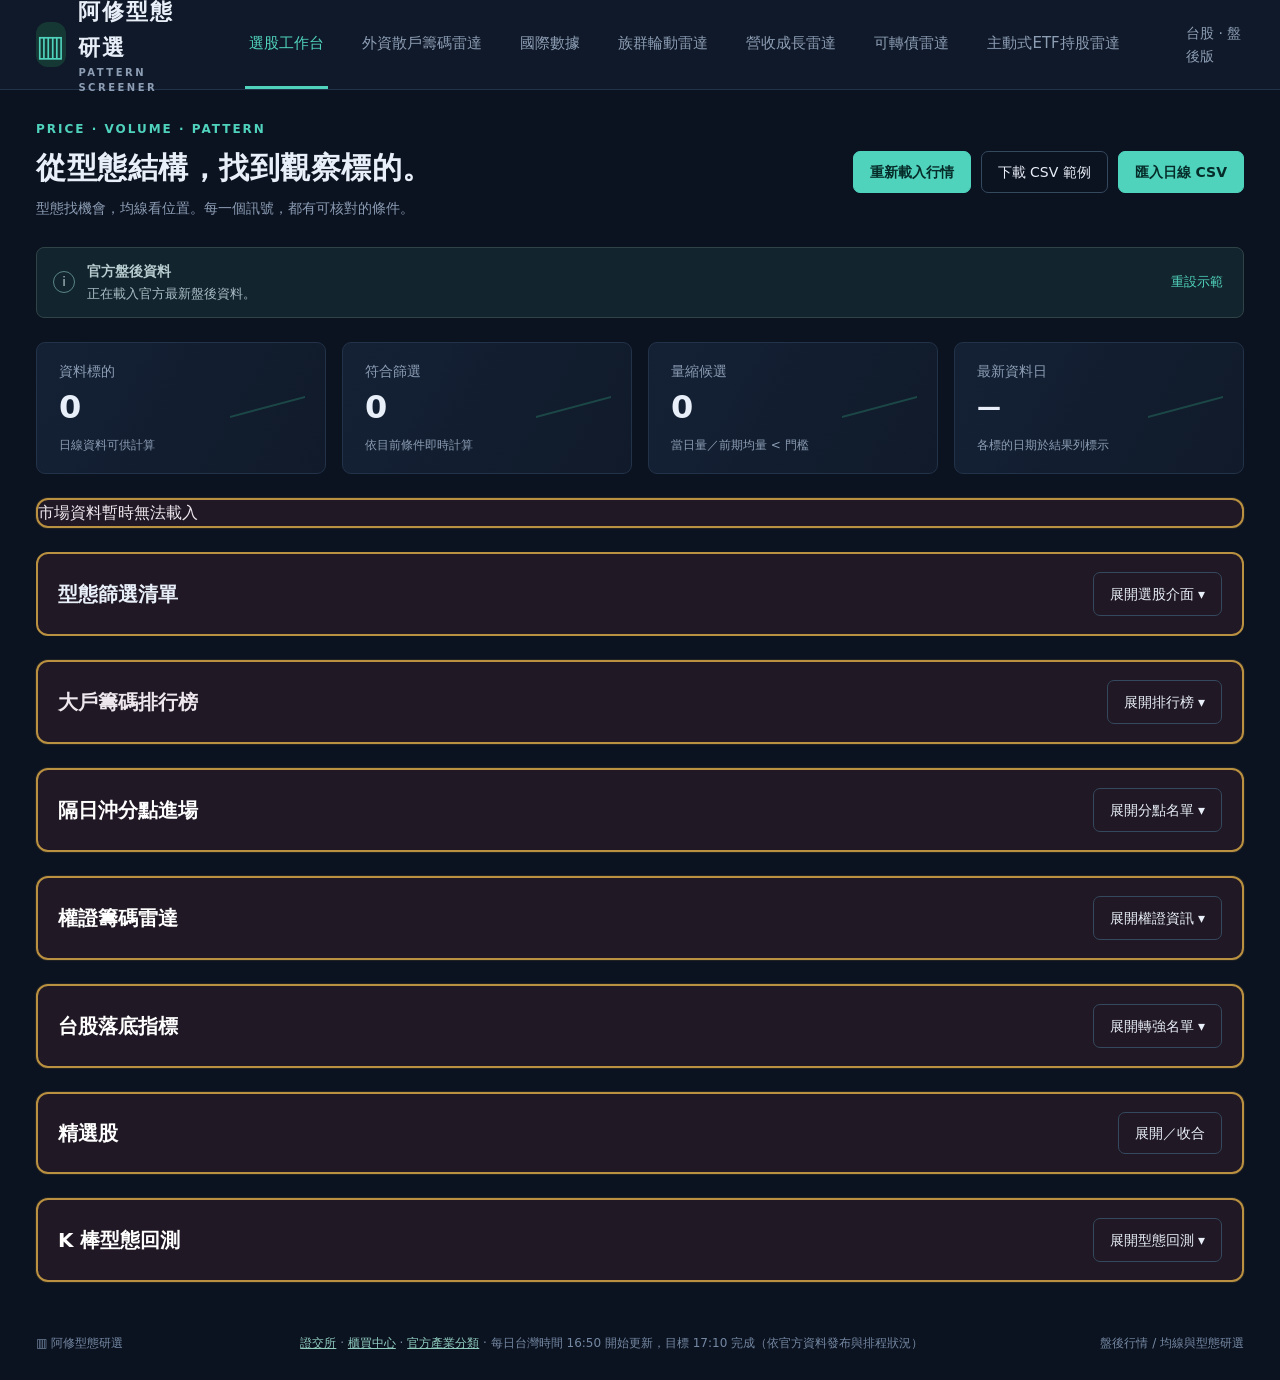
==== commit c1c5190d: "Move pattern selection panel above large-holder rankings" ====
--- a/index.html
+++ b/index.html
@@ -4,9 +4,9 @@
 <main><section class="heading"><div><div class="eyebrow">PRICE · VOLUME · PATTERN</div><h1>從型態結構，找到觀察標的。</h1><p>型態找機會，均線看位置。每一個訊號，都有可核對的條件。</p></div><div class="data-actions"><button id="refresh-market" class="primary">重新載入行情</button><button id="template" class="ghost">下載 CSV 範例</button><label class="primary upload">匯入日線 CSV<input type="file" id="file" accept=".csv,text/csv"></label></div></section>
 <div class="notice"><span class="notice-icon">i</span><div><strong id="source">官方盤後資料</strong><span id="source-note">正在載入官方最新盤後資料。</span></div><button id="demo" class="text-button">重設示範</button></div><div id="message" role="status" aria-live="polite"></div>
 <section id="screen"><div class="stats"><article><span>資料標的</span><strong id="total">—</strong><small>日線資料可供計算</small></article><article><span>符合篩選</span><strong id="matches">—</strong><small>依目前條件即時計算</small></article><article><span>量縮候選</span><strong id="shrink">—</strong><small>當日量／前期均量 &lt; 門檻</small></article><article><span>最新資料日</span><strong id="date" class="date">—</strong><small>各標的日期於結果列標示</small></article></div>
-<section id="market-overview" class="ownership"><p>正在載入台股市場均線…</p></section><section class="ownership"><div class="ownership-disclosure"><h2>大戶籌碼排行榜</h2><button id="ownership-toggle" type="button" class="ghost" aria-expanded="false" aria-controls="ownership-content">展開排行榜 ▾</button></div><div id="ownership-content" hidden><section id="ownership-stock-search"></section><div class="ownership-head"><p id="ownership-period">正在載入集保週資料…</p><div class="ownership-modes" aria-label="籌碼排行模式"><button class="active" data-ownership-mode="increase" aria-pressed="true">大戶持股增加</button><button data-ownership-mode="both" aria-pressed="false">大戶持股同時增加</button><button data-ownership-mode="chipburst" aria-pressed="false">籌碼暴增</button></div><div class="ownership-tabs" aria-label="大戶持股級距"><button class="active" data-holding="400" aria-pressed="true">400 張以上</button><button data-holding="1000" aria-pressed="false">1,000 張以上</button></div><label class="ownership-week-label">週別<select id="ownership-week" aria-label="籌碼週別"></select></label></div><div id="chipburst-info" hidden class="chipburst-info"><h3>籌碼暴增｜大戶＋分點＋法人</h3><p>三項資料載入後，計算同期間綜合籌碼強度前 30 名。</p></div><div class="table-wrap"><table class="ownership-table"><colgroup><col class="ownership-rank-col"><col class="ownership-stock-col"><col span="6" class="ownership-metric-col"></colgroup><thead><tr><th>排名</th><th>股票／代號</th><th>均線分數</th><th>大族群／細分產業</th><th>收盤價</th><th>前期占比</th><th>本期占比</th><th>增加百分點</th></tr></thead><tbody id="ownership-rows"></tbody></table></div><div class="ownership-foot"><p id="ownership-status" role="status"></p><p class="ownership-note">各取持股比例增加最多的前 30 名 · 上市／上櫃普通股 · 近 5 個交易日平均成交量至少 500 張 · 點選股票查看 K 線。增減單位為百分點；單一帳戶持有 100% 的特殊分布暫不列入增減比較。訊映與信昌電 2026-10-16 原始資料屬此情形，該週已留缺，不跨週補值；同時增加列出 400 張與 1,000 張以上持股比例均較前期增加的個股，依 400 張以上增幅排序取前 30 名。</p><p class="ownership-note">來源：<a href="https://www.tdcc.com.tw/portal/zh/smWeb/qryStock" target="_blank" rel="noopener">集保股權分散表</a>；<span id="ownership-provenance"></span>。400 張榜加總級距 12–15，1,000 張榜採級距 15；官方下限分別為 400,001 股、1,000,001 股。比例以集保庫存為分母。</p></div></div></section><section class="ownership overnight-standalone"><div class="ownership-disclosure"><h2>隔日沖分點進場</h2><button id="overnight-toggle" type="button" class="ghost" aria-expanded="false" aria-controls="overnight-entry">展開分點名單 ▾</button></div><div id="overnight-entry" class="chipburst-info" hidden></div></section><section class="ownership overnight-standalone"><div class="ownership-disclosure"><h2>權證籌碼雷達</h2><button id="warrant-toggle" type="button" class="ghost" aria-expanded="false" aria-controls="warrant-content">展開權證資訊 ▾</button></div><div id="warrant-content" class="chipburst-info" hidden><p role="status">正在載入權證買賣超…</p></div></section><section class="ownership overnight-standalone"><div class="ownership-disclosure"><h2>台股落底指標</h2><button id="higher-low-toggle" type="button" class="ghost" aria-expanded="false" aria-controls="higher-low-content">展開轉強名單 ▾</button></div><div id="higher-low-content" class="chipburst-info" hidden></div></section><div class="workspace"><section class="selection-panel"><div class="selection-head"><h2>型態篩選清單</h2><button id="selection-toggle" type="button" class="ghost" aria-expanded="false" aria-controls="selection-content">展開選股介面 ▾</button></div><div id="selection-content" hidden><aside class="filters"><div class="panel-title"><h2>篩選條件</h2></div><div id="filters-content"><div class="filter-reset"><button id="reset" class="text-button">重設</button></div><label class="field">搜尋代號／名稱／產業<span class="search-confirm-row"><input id="search" placeholder="股票或產業，例如半導體…" type="search"><button id="search-confirm" type="button" class="search-confirm">確認</button></span></label><label class="field">股價區間<select id="price-range" aria-label="股價區間"><option value="all">不限股價</option></select><small>依最新收盤價；含下限、不含上限</small></label><label class="field">市場<select id="market"><option value="all">上市＋上櫃</option><option value="上市">上市</option><option value="上櫃">上櫃</option><option value="未分類">未分類</option></select></label><div class="volume-rule"><strong>100 元以內：成交量 ≥ 1,000 張</strong><small>100 元以上：成交量 &gt; 500 張<br>100 元含在內；1,000 張可納入<br>紅 K／綠 K／平 K 全部顯示</small></div><details class="pattern-picker"><summary>K 棒型態 <span>展開選擇 · 可多選</span></summary><div class="pattern-scroll"><div id="pattern-options" class="pattern-options"></div></div></details><details open><summary>量價與均線門檻</summary><label class="field">最低均線分數<select id="score" aria-label="最低均線分數"><option value="7">7 分以上</option><option value="10">10 分以上</option><option value="12">12 分以上</option><option value="15">滿分 15 分</option><option value="0" selected>不限</option></select></label><label class="weekly-ma-filter"><input type="checkbox" id="featured-stocks">強勢股</label><label class="weekly-ma-filter"><input type="checkbox" id="trend-stocks">趨勢股</label><label class="weekly-ma-filter"><input type="checkbox" id="launch-stocks">剛起漲個股</label><label class="weekly-ma-filter" title="近2交易日MA5上穿MA40；目前MA5＞MA40；MA40相較5交易日前變動率＞-0.5%；收盤＞MA5；收盤距MA5≤5%"><input type="checkbox" id="ma5-cross40">5MA交叉40MA</label><label class="weekly-ma-filter"><input type="checkbox" id="ema-cross">EMA5 上穿 EMA23</label><label class="weekly-ma-filter"><input type="checkbox" id="stronger-than-market">比大盤強勢股</label><small id="market-strength-status" class="weekly-ma-note" role="status"></small><label class="weekly-ma-filter"><input type="checkbox" id="above-weekly20">股價在週線 MA20 以上</label><label class="weekly-ma-filter"><input type="checkbox" data-chip-filter="trust">投信近5日累計淨買超＞0</label><label class="weekly-ma-filter"><input type="checkbox" data-chip-filter="foreign">外資近5日累計淨買超＞0</label><label class="weekly-ma-filter"><input type="checkbox" data-chip-filter="broker">主力分點近5日累計淨買超＞0</label><label class="weekly-ma-filter"><input type="checkbox" data-chip-filter="combined">外資＋投信近5日累計淨買超＞0</label><label class="weekly-ma-filter"><input type="checkbox" data-chip-filter="holders400">400張以上大戶週增≥0.3個百分點</label><label class="weekly-ma-filter"><input type="checkbox" data-chip-filter="holders1000">1,000張以上大戶週增≥0.2個百分點</label><small id="stock-chip-filter-status" class="weekly-ma-note" role="status"></small></details></div></aside>
+<section id="market-overview" class="ownership"><p>正在載入台股市場均線…</p></section><div class="workspace"><section class="selection-panel"><div class="selection-head"><h2>型態篩選清單</h2><button id="selection-toggle" type="button" class="ghost" aria-expanded="false" aria-controls="selection-content">展開選股介面 ▾</button></div><div id="selection-content" hidden><aside class="filters"><div class="panel-title"><h2>篩選條件</h2></div><div id="filters-content"><div class="filter-reset"><button id="reset" class="text-button">重設</button></div><label class="field">搜尋代號／名稱／產業<span class="search-confirm-row"><input id="search" placeholder="股票或產業，例如半導體…" type="search"><button id="search-confirm" type="button" class="search-confirm">確認</button></span></label><label class="field">股價區間<select id="price-range" aria-label="股價區間"><option value="all">不限股價</option></select><small>依最新收盤價；含下限、不含上限</small></label><label class="field">市場<select id="market"><option value="all">上市＋上櫃</option><option value="上市">上市</option><option value="上櫃">上櫃</option><option value="未分類">未分類</option></select></label><div class="volume-rule"><strong>100 元以內：成交量 ≥ 1,000 張</strong><small>100 元以上：成交量 &gt; 500 張<br>100 元含在內；1,000 張可納入<br>紅 K／綠 K／平 K 全部顯示</small></div><details class="pattern-picker"><summary>K 棒型態 <span>展開選擇 · 可多選</span></summary><div class="pattern-scroll"><div id="pattern-options" class="pattern-options"></div></div></details><details open><summary>量價與均線門檻</summary><label class="field">最低均線分數<select id="score" aria-label="最低均線分數"><option value="7">7 分以上</option><option value="10">10 分以上</option><option value="12">12 分以上</option><option value="15">滿分 15 分</option><option value="0" selected>不限</option></select></label><label class="weekly-ma-filter"><input type="checkbox" id="featured-stocks">強勢股</label><label class="weekly-ma-filter"><input type="checkbox" id="trend-stocks">趨勢股</label><label class="weekly-ma-filter"><input type="checkbox" id="launch-stocks">剛起漲個股</label><label class="weekly-ma-filter" title="近2交易日MA5上穿MA40；目前MA5＞MA40；MA40相較5交易日前變動率＞-0.5%；收盤＞MA5；收盤距MA5≤5%"><input type="checkbox" id="ma5-cross40">5MA交叉40MA</label><label class="weekly-ma-filter"><input type="checkbox" id="ema-cross">EMA5 上穿 EMA23</label><label class="weekly-ma-filter"><input type="checkbox" id="stronger-than-market">比大盤強勢股</label><small id="market-strength-status" class="weekly-ma-note" role="status"></small><label class="weekly-ma-filter"><input type="checkbox" id="above-weekly20">股價在週線 MA20 以上</label><label class="weekly-ma-filter"><input type="checkbox" data-chip-filter="trust">投信近5日累計淨買超＞0</label><label class="weekly-ma-filter"><input type="checkbox" data-chip-filter="foreign">外資近5日累計淨買超＞0</label><label class="weekly-ma-filter"><input type="checkbox" data-chip-filter="broker">主力分點近5日累計淨買超＞0</label><label class="weekly-ma-filter"><input type="checkbox" data-chip-filter="combined">外資＋投信近5日累計淨買超＞0</label><label class="weekly-ma-filter"><input type="checkbox" data-chip-filter="holders400">400張以上大戶週增≥0.3個百分點</label><label class="weekly-ma-filter"><input type="checkbox" data-chip-filter="holders1000">1,000張以上大戶週增≥0.2個百分點</label><small id="stock-chip-filter-status" class="weekly-ma-note" role="status"></small></details></div></aside>
 <section class="results"><div class="panel-title"><div><h2>型態觀察清單</h2></div></div><div id="results-content"><div class="panel-title"><div><p id="result-sub">—</p></div><label class="sort-label">排序<select id="sort"><option value="score">均線分數</option><option value="change">漲跌幅</option><option value="code">股票代號</option></select></label></div><div class="table-wrap"><table><thead><tr><th>股票／資料日</th><th class="numeric">收盤／漲跌</th><th>候選型態</th><th title="採個股最新交易日與前一交易日，顯示實際資料日期">參考回測價格</th><th>MA20 扣抵</th><th title="前波上穿 MA20 至高點漲幅至少 30%，跌破後以 3% 實體紅 K 重新站上；第二波目標漲幅＝50% ×（100%＋前波漲幅）">第二波目標價</th></tr></thead><tbody id="rows"></tbody></table></div><div id="empty" hidden class="empty"><span>⌕</span><h3>目前沒有符合的標的</h3><p>可清除篩選後補齊個股歷史日線，再套用型態條件。資料不足不會列為符合，空白結果不代表全市場沒有此型態。</p><button class="ghost" id="empty-reset">清除篩選</button></div><div class="table-foot">點選股票查看 K 線與判讀明細 <span>回測參考採最新交易日＋前一交易日 · 日期依個股資料標示 · K 色看開收</span></div><div class="observation-return"><button id="observation-return" type="button" aria-label="收合型態觀察清單並返回選股介面標題">↩ 返回</button></div></div></section><button id="observation-top" class="observation-top" type="button" aria-label="回到型態觀察清單第一個個股" hidden>↑ 返回</button>
-</div></section></div><section id="featured-radar" class="ownership overnight-standalone"><details><summary class="ownership-disclosure"><h2>精選股</h2><span class="ghost" aria-hidden="true">展開／收合</span></summary><div class="chipburst-info"></div></details></section><section class="ownership overnight-standalone"><div class="ownership-disclosure"><h2>K 棒型態回測</h2><button id="pattern-backtest-toggle" type="button" class="ghost" aria-expanded="false" aria-controls="pattern-backtest-content">展開型態回測 ▾</button></div><div id="pattern-backtest-content" class="chipburst-info" hidden></div></section></section>
+</div></section></div><section class="ownership"><div class="ownership-disclosure"><h2>大戶籌碼排行榜</h2><button id="ownership-toggle" type="button" class="ghost" aria-expanded="false" aria-controls="ownership-content">展開排行榜 ▾</button></div><div id="ownership-content" hidden><section id="ownership-stock-search"></section><div class="ownership-head"><p id="ownership-period">正在載入集保週資料…</p><div class="ownership-modes" aria-label="籌碼排行模式"><button class="active" data-ownership-mode="increase" aria-pressed="true">大戶持股增加</button><button data-ownership-mode="both" aria-pressed="false">大戶持股同時增加</button><button data-ownership-mode="chipburst" aria-pressed="false">籌碼暴增</button></div><div class="ownership-tabs" aria-label="大戶持股級距"><button class="active" data-holding="400" aria-pressed="true">400 張以上</button><button data-holding="1000" aria-pressed="false">1,000 張以上</button></div><label class="ownership-week-label">週別<select id="ownership-week" aria-label="籌碼週別"></select></label></div><div id="chipburst-info" hidden class="chipburst-info"><h3>籌碼暴增｜大戶＋分點＋法人</h3><p>三項資料載入後，計算同期間綜合籌碼強度前 30 名。</p></div><div class="table-wrap"><table class="ownership-table"><colgroup><col class="ownership-rank-col"><col class="ownership-stock-col"><col span="6" class="ownership-metric-col"></colgroup><thead><tr><th>排名</th><th>股票／代號</th><th>均線分數</th><th>大族群／細分產業</th><th>收盤價</th><th>前期占比</th><th>本期占比</th><th>增加百分點</th></tr></thead><tbody id="ownership-rows"></tbody></table></div><div class="ownership-foot"><p id="ownership-status" role="status"></p><p class="ownership-note">各取持股比例增加最多的前 30 名 · 上市／上櫃普通股 · 近 5 個交易日平均成交量至少 500 張 · 點選股票查看 K 線。增減單位為百分點；單一帳戶持有 100% 的特殊分布暫不列入增減比較。訊映與信昌電 2026-10-16 原始資料屬此情形，該週已留缺，不跨週補值；同時增加列出 400 張與 1,000 張以上持股比例均較前期增加的個股，依 400 張以上增幅排序取前 30 名。</p><p class="ownership-note">來源：<a href="https://www.tdcc.com.tw/portal/zh/smWeb/qryStock" target="_blank" rel="noopener">集保股權分散表</a>；<span id="ownership-provenance"></span>。400 張榜加總級距 12–15，1,000 張榜採級距 15；官方下限分別為 400,001 股、1,000,001 股。比例以集保庫存為分母。</p></div></div></section><section class="ownership overnight-standalone"><div class="ownership-disclosure"><h2>隔日沖分點進場</h2><button id="overnight-toggle" type="button" class="ghost" aria-expanded="false" aria-controls="overnight-entry">展開分點名單 ▾</button></div><div id="overnight-entry" class="chipburst-info" hidden></div></section><section class="ownership overnight-standalone"><div class="ownership-disclosure"><h2>權證籌碼雷達</h2><button id="warrant-toggle" type="button" class="ghost" aria-expanded="false" aria-controls="warrant-content">展開權證資訊 ▾</button></div><div id="warrant-content" class="chipburst-info" hidden><p role="status">正在載入權證買賣超…</p></div></section><section class="ownership overnight-standalone"><div class="ownership-disclosure"><h2>台股落底指標</h2><button id="higher-low-toggle" type="button" class="ghost" aria-expanded="false" aria-controls="higher-low-content">展開轉強名單 ▾</button></div><div id="higher-low-content" class="chipburst-info" hidden></div></section><section id="featured-radar" class="ownership overnight-standalone"><details><summary class="ownership-disclosure"><h2>精選股</h2><span class="ghost" aria-hidden="true">展開／收合</span></summary><div class="chipburst-info"></div></details></section><section class="ownership overnight-standalone"><div class="ownership-disclosure"><h2>K 棒型態回測</h2><button id="pattern-backtest-toggle" type="button" class="ghost" aria-expanded="false" aria-controls="pattern-backtest-content">展開型態回測 ▾</button></div><div id="pattern-backtest-content" class="chipburst-info" hidden></div></section></section>
 <section id="rules" hidden><div class="rules-heading"><p class="rules-colors">紅色＝紅 K（漲） · 綠色＝黑 K（跌） · 紫線＝五日線 · 金點＝收盤位置</p><h2>把型態，拆成可核對的條件。</h2><p>以下是第一版的操作定義。講義中未量化的描述，明確標成可調整假設。</p></div><div id="rule-cards" class="rule-grid"></div><article class="rule-wide"><h3>均線 15 分 · 計算口徑</h3><p>站上 MA5／10／20／60／120／240，每條 1 分；收盤創 5／10／20／60／120／360 日新高，每個 1 分；MA20 &gt; MA60、MA60 &gt; MA120、MA120 &gt; MA360，各加 1 分。</p><p>創高窗口採「前 N 個交易日，排除最近兩日」：比較 t−N＋1 至 t−3 的收盤價（N 日含當日，排除當日與前兩日）；例如 N＝10 比較前第 3～9 個交易日。依提供講義口徑。資料不足的項目顯示缺漏，總分不顯示為 0。</p></article><article class="rule-wide"><h3>資料與尚待確認的條件</h3><p>排名預設包含紅 K、綠 K 及平 K。收盤高於開盤為紅 K，低於開盤為綠 K，等於開盤為平 K；收盤等於昨日收盤則標示「平盤」。即使平盤，K 棒仍可能是紅或綠。選取特定型態後，另套用該型態條件。</p><p>量縮／爆量以當日成交量除以前 5 或 20 日均量，均量不包含當日。均線採簡單收盤平均，包含當日。長黑實體暫定至少開盤價的 3%，長影線暫定占全日振幅 40%。「起漲第一根」「整理階段」與「主力換手」尚未自動辨識，因此只標示候選。</p><p>成交量固定篩選當日 > 500 張；均線排名在符合此條件的標的中產生。CSV 的 volume 單位必須為「張」（1 張 = 1,000 股），若來源是股數，請先除以 1,000。CSV 必須包含 code,date,open,high,low,close,volume；可加 name,market,limit_up。limit_up 為當日漲停價，用於黑豹候選。請使用一致的價格調整口徑；匯入資料不會上傳或永久儲存。盤後行情來源為證交所、櫃買中心官方 OpenAPI，僅納入公司基本資料名單內的上市、上櫃股票。成交股數除以 1,000 換算為張；未提供有效 OHLC 的停牌或無成交標的不列入。最新收盤快照並非完整歷史，歷史資料由網站維護端補齊，資料不足會明確標示。資料採未還原價格，除權息與分割可能影響技術指標；尚未接五分鐘行情。</p></article></section>
 <section id="futchip" hidden></section><section id="world" hidden></section><section id="etf-radar" hidden></section><section id="prison" hidden></section><section id="exhibitions" hidden></section><section id="sectors" hidden></section><section id="revenue" hidden></section><section id="convertible" hidden><div class="sector-heading"><h1>可轉債雷達</h1><p>追蹤台股可轉換公司債與標的股票</p></div><div class="convertible-pending"><h2>可轉債資料尚未接入</h2><p>此主題已建立。待可轉債行情與發行條件資料接入後，會在此顯示可轉債清單與對應個股資訊。</p></div></section><footer><span>▥ 阿修型態研選</span><span><a href="https://openapi.twse.com.tw/" target="_blank" rel="noopener">證交所</a> · <a href="https://www.tpex.org.tw/openapi/" target="_blank" rel="noopener">櫃買中心</a> · <a href="https://isin.twse.com.tw/isin/C_public.jsp?strMode=2" target="_blank" rel="noopener">官方產業分類</a> · 每日台灣時間 16:50 開始更新，目標 17:10 完成（依官方資料發布與排程狀況）</span><span>盤後行情 / 均線與型態研選</span></footer></main><dialog id="detail-modal" class="detail-modal" aria-labelledby="detail-name"><aside class="detail" id="detail" hidden><button id="detail-close" class="detail-close" aria-label="關閉個股資訊並返回清單" title="返回清單">× 返回</button><div class="detail-head"><div class="detail-name-score"><h2 id="detail-name">—</h2><div class="detail-score-badge"><small>均線分數</small><strong id="detail-score">—</strong></div></div><p id="detail-industry"></p><div id="detail-price"></div><div id="detail-price-base" class="detail-price-base"></div><div id="detail-valuation" class="detail-valuation" aria-live="polite"></div></div><div class="detail-section peers-card"><h3>同族群個股</h3><div id="stock-peers"></div></div><div class="detail-section daily-chart-card"><h3><span class="detail-collapse-title">日線圖</span><small title="K 棒＋均線＋明日防守線">K棒・均線・防守</small></h3><div id="chart"></div></div><div class="detail-section fibonacci-card"><h3>自動斐波回測</h3><div id="fibonacci-chart"></div></div><div class="detail-section smc-zone-card"><h3>SMC 支撐壓力區間</h3><div class="smc-zone-tabs" role="group" aria-label="支撐壓力圖週期"><button data-smc-zone-period="day">日 K</button><button data-smc-zone-period="week">週 K</button><button data-smc-zone-period="5">5 分 K</button><button data-smc-zone-period="15">15 分 K</button><button data-smc-zone-period="30">30 分 K</button><button data-smc-zone-period="60">60 分 K</button></div><div id="smc-zone-content" aria-live="polite"></div></div><div class="history-actions"><button class="ghost" id="history-load" hidden>補齊此股歷史日線</button></div><div class="detail-section pattern-card"><h3>型態與亮燈</h3><div id="explain"></div></div><div class="detail-section score-card"><h3>均線分數明細</h3><div id="score-breakdown"></div></div><div class="detail-section institutional-card"><h3>三大法人</h3><div id="institutional-detail">正在載入法人資料…</div></div><div class="detail-section holdings-card"><h3>集保大戶籌碼</h3><div id="stock-holdings"></div></div><p class="detail-note">價格為所載入資料；歷史型態不保證後續走勢。盤中 905／1＋2 尚未接入。</p></div></aside></dialog><script src="detail-chart.js?v=20261012-202"></script><script src="smc-zones.js?v=20261011-141"></script><script src="structure-patterns.js?v=20261028-close-confirmation"></script><script src="rule-diagrams.js?v=20261102-half-strong-cross"></script><script src="relative-strength.js?v=20261017-1"></script><script src="launch-model.js?v=20261025-score-audit-precision"></script><script src="app.js?v=20261112-chip-filters"></script><script src="revenue-radar.js?v=20261018-subgroups"></script><script src="convertible-radar.js?v=20261021-lightblue-conversion"></script><script src="sector-capital.js?v=20261108-information-services"></script><script src="etf-radar.js?v=20261011-140"></script><script src="prison.js?v=20261108-suspect-thresholds"></script><script src="detail-collapse.js?v=20261102-list-return"></script><script src="margin-maintenance.js?v=20261017-1" defer></script><script src="fear-greed.js?v=20261017-1" defer></script><script src="taiwan-sentiment-model.js?v=20261017-1" defer></script><script src="tw-fear-greed.js?v=20261017-1" defer></script><script src="futchip-radar.js?v=20261017-greed"></script><script src="world-radar.js?v=world-refresh-1"></script><script src="chipburst-radar.js?v=20261025-shared-chipburst"></script><script src="exhibition-radar.js?v=20261019-1"></script><script src="overnight-radar.js?v=20261020-badge"></script><script src="warrant-radar.js?v=20261021-2"></script><script src="higher-low-radar.js?v=20261103-two-ma-bottom-setups"></script><script src="market-overview.js?v=20261029-auto-tx-quote"></script><script src="pattern-backtest.js?v=20261024-three-months"></script><script src="ownership-strength-model.js?v=20261025-only-two-factors"></script><script src="ownership-search.js?v=20261025-remove-holding-bars"></script><script src="daily-chip-strength.js?v=20261025-combined-daily"></script><script src="broker-daily.js?v=20261112-all-positive-net"></script><script src="featured-radar.js?v=20261110-early-setup"></script></body></html>
 
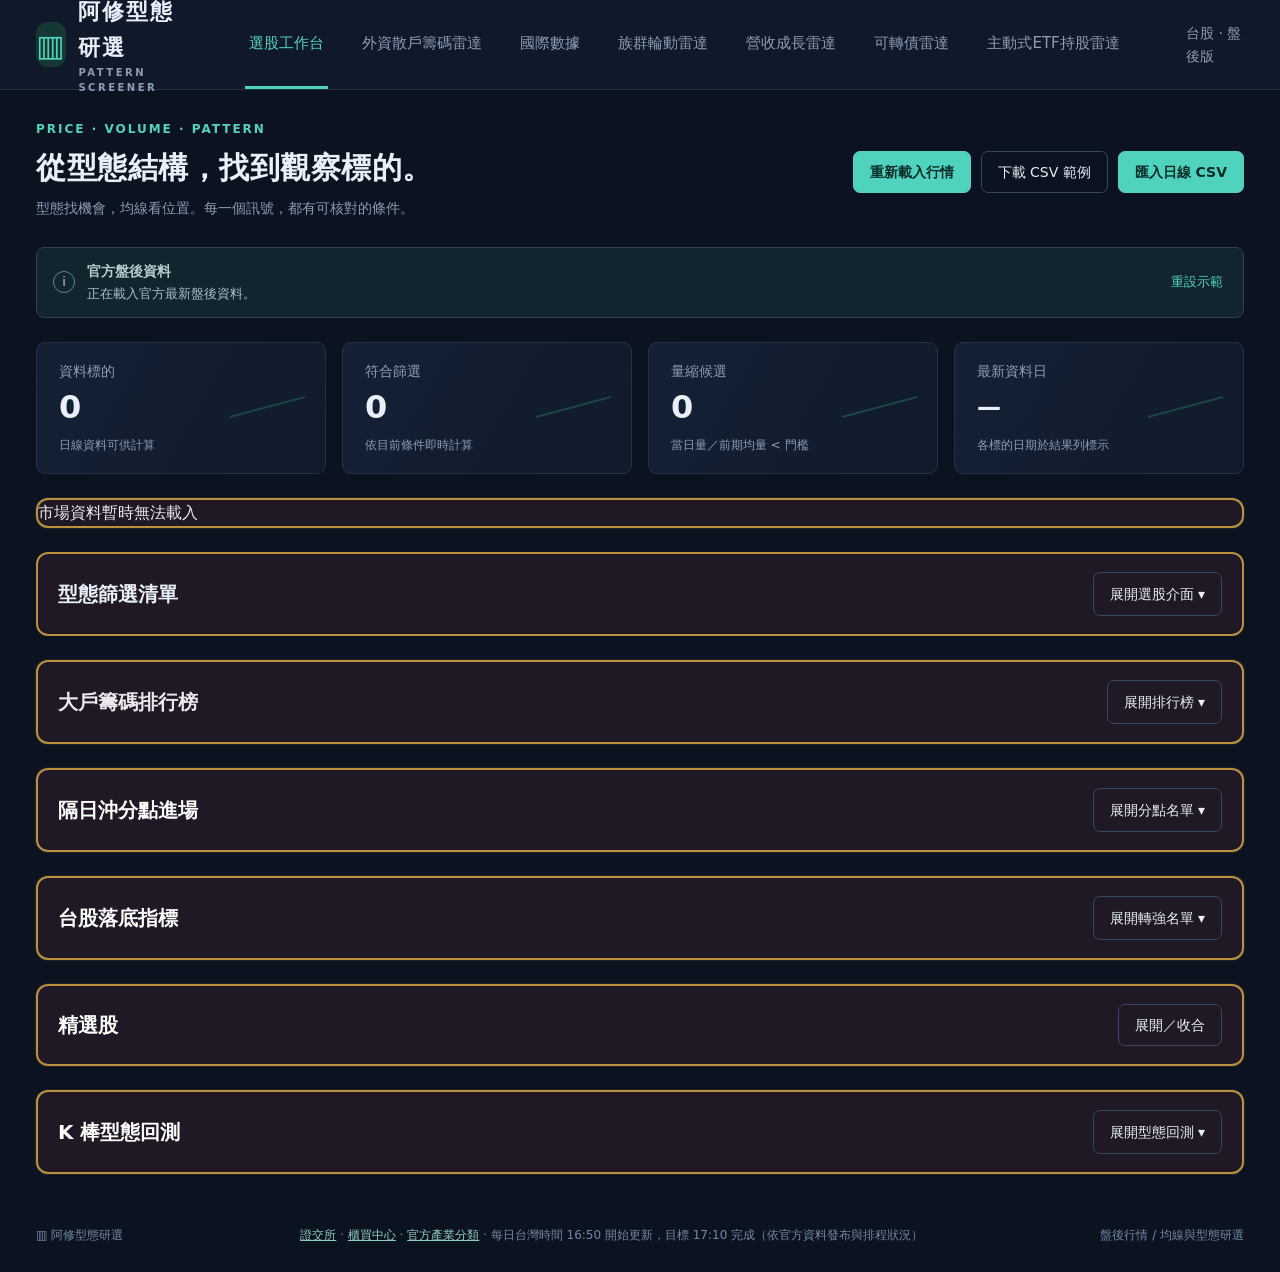
==== commit ea1ccd7b: "Remove warrant chip radar section and script" ====
--- a/index.html
+++ b/index.html
@@ -5,10 +5,10 @@
 <div class="notice"><span class="notice-icon">i</span><div><strong id="source">官方盤後資料</strong><span id="source-note">正在載入官方最新盤後資料。</span></div><button id="demo" class="text-button">重設示範</button></div><div id="message" role="status" aria-live="polite"></div>
 <section id="screen"><div class="stats"><article><span>資料標的</span><strong id="total">—</strong><small>日線資料可供計算</small></article><article><span>符合篩選</span><strong id="matches">—</strong><small>依目前條件即時計算</small></article><article><span>量縮候選</span><strong id="shrink">—</strong><small>當日量／前期均量 &lt; 門檻</small></article><article><span>最新資料日</span><strong id="date" class="date">—</strong><small>各標的日期於結果列標示</small></article></div>
 <section id="market-overview" class="ownership"><p>正在載入台股市場均線…</p></section><div class="workspace"><section class="selection-panel"><div class="selection-head"><h2>型態篩選清單</h2><button id="selection-toggle" type="button" class="ghost" aria-expanded="false" aria-controls="selection-content">展開選股介面 ▾</button></div><div id="selection-content" hidden><aside class="filters"><div class="panel-title"><h2>篩選條件</h2></div><div id="filters-content"><div class="filter-reset"><button id="reset" class="text-button">重設</button></div><label class="field">搜尋代號／名稱／產業<span class="search-confirm-row"><input id="search" placeholder="股票或產業，例如半導體…" type="search"><button id="search-confirm" type="button" class="search-confirm">確認</button></span></label><label class="field">股價區間<select id="price-range" aria-label="股價區間"><option value="all">不限股價</option></select><small>依最新收盤價；含下限、不含上限</small></label><label class="field">市場<select id="market"><option value="all">上市＋上櫃</option><option value="上市">上市</option><option value="上櫃">上櫃</option><option value="未分類">未分類</option></select></label><div class="volume-rule"><strong>100 元以內：成交量 ≥ 1,000 張</strong><small>100 元以上：成交量 &gt; 500 張<br>100 元含在內；1,000 張可納入<br>紅 K／綠 K／平 K 全部顯示</small></div><details class="pattern-picker"><summary>K 棒型態 <span>展開選擇 · 可多選</span></summary><div class="pattern-scroll"><div id="pattern-options" class="pattern-options"></div></div></details><details open><summary>量價與均線門檻</summary><label class="field">最低均線分數<select id="score" aria-label="最低均線分數"><option value="7">7 分以上</option><option value="10">10 分以上</option><option value="12">12 分以上</option><option value="15">滿分 15 分</option><option value="0" selected>不限</option></select></label><label class="weekly-ma-filter"><input type="checkbox" id="featured-stocks">強勢股</label><label class="weekly-ma-filter"><input type="checkbox" id="trend-stocks">趨勢股</label><label class="weekly-ma-filter"><input type="checkbox" id="launch-stocks">剛起漲個股</label><label class="weekly-ma-filter" title="近2交易日MA5上穿MA40；目前MA5＞MA40；MA40相較5交易日前變動率＞-0.5%；收盤＞MA5；收盤距MA5≤5%"><input type="checkbox" id="ma5-cross40">5MA交叉40MA</label><label class="weekly-ma-filter"><input type="checkbox" id="ema-cross">EMA5 上穿 EMA23</label><label class="weekly-ma-filter"><input type="checkbox" id="stronger-than-market">比大盤強勢股</label><small id="market-strength-status" class="weekly-ma-note" role="status"></small><label class="weekly-ma-filter"><input type="checkbox" id="above-weekly20">股價在週線 MA20 以上</label><label class="weekly-ma-filter"><input type="checkbox" data-chip-filter="trust">投信近5日累計淨買超＞0</label><label class="weekly-ma-filter"><input type="checkbox" data-chip-filter="foreign">外資近5日累計淨買超＞0</label><label class="weekly-ma-filter"><input type="checkbox" data-chip-filter="broker">主力分點近5日累計淨買超＞0</label><label class="weekly-ma-filter"><input type="checkbox" data-chip-filter="combined">外資＋投信近5日累計淨買超＞0</label><label class="weekly-ma-filter"><input type="checkbox" data-chip-filter="holders400">400張以上大戶週增≥0.3個百分點</label><label class="weekly-ma-filter"><input type="checkbox" data-chip-filter="holders1000">1,000張以上大戶週增≥0.2個百分點</label><small id="stock-chip-filter-status" class="weekly-ma-note" role="status"></small></details></div></aside>
-<section class="results"><div class="panel-title"><div><h2>型態觀察清單</h2></div></div><div id="results-content"><div class="panel-title"><div><p id="result-sub">—</p></div><label class="sort-label">排序<select id="sort"><option value="score">均線分數</option><option value="change">漲跌幅</option><option value="code">股票代號</option></select></label></div><div class="table-wrap"><table><thead><tr><th>股票／資料日</th><th class="numeric">收盤／漲跌</th><th>候選型態</th><th title="採個股最新交易日與前一交易日，顯示實際資料日期">參考回測價格</th><th>MA20 扣抵</th><th title="前波上穿 MA20 至高點漲幅至少 30%，跌破後以 3% 實體紅 K 重新站上；第二波目標漲幅＝50% ×（100%＋前波漲幅）">第二波目標價</th></tr></thead><tbody id="rows"></tbody></table></div><div id="empty" hidden class="empty"><span>⌕</span><h3>目前沒有符合的標的</h3><p>可清除篩選後補齊個股歷史日線，再套用型態條件。資料不足不會列為符合，空白結果不代表全市場沒有此型態。</p><button class="ghost" id="empty-reset">清除篩選</button></div><div class="table-foot">點選股票查看 K 線與判讀明細 <span>回測參考採最新交易日＋前一交易日 · 日期依個股資料標示 · K 色看開收</span></div><div class="observation-return"><button id="observation-return" type="button" aria-label="收合型態觀察清單並返回選股介面標題">↩ 返回</button></div></div></section><button id="observation-top" class="observation-top" type="button" aria-label="回到型態觀察清單第一個個股" hidden>↑ 返回</button>
-</div></section></div><section class="ownership"><div class="ownership-disclosure"><h2>大戶籌碼排行榜</h2><button id="ownership-toggle" type="button" class="ghost" aria-expanded="false" aria-controls="ownership-content">展開排行榜 ▾</button></div><div id="ownership-content" hidden><section id="ownership-stock-search"></section><div class="ownership-head"><p id="ownership-period">正在載入集保週資料…</p><div class="ownership-modes" aria-label="籌碼排行模式"><button class="active" data-ownership-mode="increase" aria-pressed="true">大戶持股增加</button><button data-ownership-mode="both" aria-pressed="false">大戶持股同時增加</button><button data-ownership-mode="chipburst" aria-pressed="false">籌碼暴增</button></div><div class="ownership-tabs" aria-label="大戶持股級距"><button class="active" data-holding="400" aria-pressed="true">400 張以上</button><button data-holding="1000" aria-pressed="false">1,000 張以上</button></div><label class="ownership-week-label">週別<select id="ownership-week" aria-label="籌碼週別"></select></label></div><div id="chipburst-info" hidden class="chipburst-info"><h3>籌碼暴增｜大戶＋分點＋法人</h3><p>三項資料載入後，計算同期間綜合籌碼強度前 30 名。</p></div><div class="table-wrap"><table class="ownership-table"><colgroup><col class="ownership-rank-col"><col class="ownership-stock-col"><col span="6" class="ownership-metric-col"></colgroup><thead><tr><th>排名</th><th>股票／代號</th><th>均線分數</th><th>大族群／細分產業</th><th>收盤價</th><th>前期占比</th><th>本期占比</th><th>增加百分點</th></tr></thead><tbody id="ownership-rows"></tbody></table></div><div class="ownership-foot"><p id="ownership-status" role="status"></p><p class="ownership-note">各取持股比例增加最多的前 30 名 · 上市／上櫃普通股 · 近 5 個交易日平均成交量至少 500 張 · 點選股票查看 K 線。增減單位為百分點；單一帳戶持有 100% 的特殊分布暫不列入增減比較。訊映與信昌電 2026-10-16 原始資料屬此情形，該週已留缺，不跨週補值；同時增加列出 400 張與 1,000 張以上持股比例均較前期增加的個股，依 400 張以上增幅排序取前 30 名。</p><p class="ownership-note">來源：<a href="https://www.tdcc.com.tw/portal/zh/smWeb/qryStock" target="_blank" rel="noopener">集保股權分散表</a>；<span id="ownership-provenance"></span>。400 張榜加總級距 12–15，1,000 張榜採級距 15；官方下限分別為 400,001 股、1,000,001 股。比例以集保庫存為分母。</p></div></div></section><section class="ownership overnight-standalone"><div class="ownership-disclosure"><h2>隔日沖分點進場</h2><button id="overnight-toggle" type="button" class="ghost" aria-expanded="false" aria-controls="overnight-entry">展開分點名單 ▾</button></div><div id="overnight-entry" class="chipburst-info" hidden></div></section><section class="ownership overnight-standalone"><div class="ownership-disclosure"><h2>權證籌碼雷達</h2><button id="warrant-toggle" type="button" class="ghost" aria-expanded="false" aria-controls="warrant-content">展開權證資訊 ▾</button></div><div id="warrant-content" class="chipburst-info" hidden><p role="status">正在載入權證買賣超…</p></div></section><section class="ownership overnight-standalone"><div class="ownership-disclosure"><h2>台股落底指標</h2><button id="higher-low-toggle" type="button" class="ghost" aria-expanded="false" aria-controls="higher-low-content">展開轉強名單 ▾</button></div><div id="higher-low-content" class="chipburst-info" hidden></div></section><section id="featured-radar" class="ownership overnight-standalone"><details><summary class="ownership-disclosure"><h2>精選股</h2><span class="ghost" aria-hidden="true">展開／收合</span></summary><div class="chipburst-info"></div></details></section><section class="ownership overnight-standalone"><div class="ownership-disclosure"><h2>K 棒型態回測</h2><button id="pattern-backtest-toggle" type="button" class="ghost" aria-expanded="false" aria-controls="pattern-backtest-content">展開型態回測 ▾</button></div><div id="pattern-backtest-content" class="chipburst-info" hidden></div></section></section>
+<section class="results"><div class="panel-title"><div><h2>型態觀察清單</h2></div></div><div id="results-content"><div class="panel-title"><div><p id="result-sub">—</p></div><label class="sort-label">排序<select id="sort"><option value="score">均線分數</option><option value="change">漲跌幅</option><option value="code">股票代號</option></select></label></div><div class="table-wrap"><table><thead><tr><th>股票／資料日</th><th class="numeric">收盤／漲跌</th><th>候選型態</th><th title="採個股最新交易日與前一交易日，顯示實際資料日期">參考回測價格</th><th title="近120交易日高低區間切分24格，成交量按K棒價格範圍均勻分攤，取分攤量最高區間；非逐筆成交成本">密集交易區</th><th>MA20 扣抵</th><th title="前波上穿 MA20 至高點漲幅至少 30%，跌破後以 3% 實體紅 K 重新站上；第二波目標漲幅＝50% ×（100%＋前波漲幅）">第二波目標價</th></tr></thead><tbody id="rows"></tbody></table></div><div id="empty" hidden class="empty"><span>⌕</span><h3>目前沒有符合的標的</h3><p>可清除篩選後補齊個股歷史日線，再套用型態條件。資料不足不會列為符合，空白結果不代表全市場沒有此型態。</p><button class="ghost" id="empty-reset">清除篩選</button></div><div class="table-foot">點選股票查看 K 線與判讀明細 <span>回測參考採最新交易日＋前一交易日 · 日期依個股資料標示 · K 色看開收</span></div><div class="observation-return"><button id="observation-return" type="button" aria-label="收合型態觀察清單並返回選股介面標題">↩ 返回</button></div></div></section><button id="observation-top" class="observation-top" type="button" aria-label="回到型態觀察清單第一個個股" hidden>↑ 返回</button>
+</div></section></div><section class="ownership"><div class="ownership-disclosure"><h2>大戶籌碼排行榜</h2><button id="ownership-toggle" type="button" class="ghost" aria-expanded="false" aria-controls="ownership-content">展開排行榜 ▾</button></div><div id="ownership-content" hidden><section id="ownership-stock-search"></section><div class="ownership-head"><p id="ownership-period">正在載入集保週資料…</p><div class="ownership-modes" aria-label="籌碼排行模式"><button class="active" data-ownership-mode="increase" aria-pressed="true">大戶持股增加</button><button data-ownership-mode="both" aria-pressed="false">大戶持股同時增加</button><button data-ownership-mode="chipburst" aria-pressed="false">籌碼暴增</button></div><div class="ownership-tabs" aria-label="大戶持股級距"><button class="active" data-holding="400" aria-pressed="true">400 張以上</button><button data-holding="1000" aria-pressed="false">1,000 張以上</button></div><label class="ownership-week-label">週別<select id="ownership-week" aria-label="籌碼週別"></select></label></div><div id="chipburst-info" hidden class="chipburst-info"><h3>籌碼暴增｜大戶＋分點＋法人</h3><p>三項資料載入後，計算同期間綜合籌碼強度前 30 名。</p></div><div class="table-wrap"><table class="ownership-table"><colgroup><col class="ownership-rank-col"><col class="ownership-stock-col"><col span="6" class="ownership-metric-col"></colgroup><thead><tr><th>排名</th><th>股票／代號</th><th>均線分數</th><th>大族群／細分產業</th><th>收盤價</th><th>前期占比</th><th>本期占比</th><th>增加百分點</th></tr></thead><tbody id="ownership-rows"></tbody></table></div><div class="ownership-foot"><p id="ownership-status" role="status"></p><p class="ownership-note">各取持股比例增加最多的前 30 名 · 上市／上櫃普通股 · 近 5 個交易日平均成交量至少 500 張 · 點選股票查看 K 線。增減單位為百分點；單一帳戶持有 100% 的特殊分布暫不列入增減比較。訊映與信昌電 2026-10-16 原始資料屬此情形，該週已留缺，不跨週補值；同時增加列出 400 張與 1,000 張以上持股比例均較前期增加的個股，依 400 張以上增幅排序取前 30 名。</p><p class="ownership-note">來源：<a href="https://www.tdcc.com.tw/portal/zh/smWeb/qryStock" target="_blank" rel="noopener">集保股權分散表</a>；<span id="ownership-provenance"></span>。400 張榜加總級距 12–15，1,000 張榜採級距 15；官方下限分別為 400,001 股、1,000,001 股。比例以集保庫存為分母。</p></div></div></section><section class="ownership overnight-standalone"><div class="ownership-disclosure"><h2>隔日沖分點進場</h2><button id="overnight-toggle" type="button" class="ghost" aria-expanded="false" aria-controls="overnight-entry">展開分點名單 ▾</button></div><div id="overnight-entry" class="chipburst-info" hidden></div></section><section class="ownership overnight-standalone"><div class="ownership-disclosure"><h2>台股落底指標</h2><button id="higher-low-toggle" type="button" class="ghost" aria-expanded="false" aria-controls="higher-low-content">展開轉強名單 ▾</button></div><div id="higher-low-content" class="chipburst-info" hidden></div></section><section id="featured-radar" class="ownership overnight-standalone"><details><summary class="ownership-disclosure"><h2>精選股</h2><span class="ghost" aria-hidden="true">展開／收合</span></summary><div class="chipburst-info"></div></details></section><section class="ownership overnight-standalone"><div class="ownership-disclosure"><h2>K 棒型態回測</h2><button id="pattern-backtest-toggle" type="button" class="ghost" aria-expanded="false" aria-controls="pattern-backtest-content">展開型態回測 ▾</button></div><div id="pattern-backtest-content" class="chipburst-info" hidden></div></section></section>
 <section id="rules" hidden><div class="rules-heading"><p class="rules-colors">紅色＝紅 K（漲） · 綠色＝黑 K（跌） · 紫線＝五日線 · 金點＝收盤位置</p><h2>把型態，拆成可核對的條件。</h2><p>以下是第一版的操作定義。講義中未量化的描述，明確標成可調整假設。</p></div><div id="rule-cards" class="rule-grid"></div><article class="rule-wide"><h3>均線 15 分 · 計算口徑</h3><p>站上 MA5／10／20／60／120／240，每條 1 分；收盤創 5／10／20／60／120／360 日新高，每個 1 分；MA20 &gt; MA60、MA60 &gt; MA120、MA120 &gt; MA360，各加 1 分。</p><p>創高窗口採「前 N 個交易日，排除最近兩日」：比較 t−N＋1 至 t−3 的收盤價（N 日含當日，排除當日與前兩日）；例如 N＝10 比較前第 3～9 個交易日。依提供講義口徑。資料不足的項目顯示缺漏，總分不顯示為 0。</p></article><article class="rule-wide"><h3>資料與尚待確認的條件</h3><p>排名預設包含紅 K、綠 K 及平 K。收盤高於開盤為紅 K，低於開盤為綠 K，等於開盤為平 K；收盤等於昨日收盤則標示「平盤」。即使平盤，K 棒仍可能是紅或綠。選取特定型態後，另套用該型態條件。</p><p>量縮／爆量以當日成交量除以前 5 或 20 日均量，均量不包含當日。均線採簡單收盤平均，包含當日。長黑實體暫定至少開盤價的 3%，長影線暫定占全日振幅 40%。「起漲第一根」「整理階段」與「主力換手」尚未自動辨識，因此只標示候選。</p><p>成交量固定篩選當日 > 500 張；均線排名在符合此條件的標的中產生。CSV 的 volume 單位必須為「張」（1 張 = 1,000 股），若來源是股數，請先除以 1,000。CSV 必須包含 code,date,open,high,low,close,volume；可加 name,market,limit_up。limit_up 為當日漲停價，用於黑豹候選。請使用一致的價格調整口徑；匯入資料不會上傳或永久儲存。盤後行情來源為證交所、櫃買中心官方 OpenAPI，僅納入公司基本資料名單內的上市、上櫃股票。成交股數除以 1,000 換算為張；未提供有效 OHLC 的停牌或無成交標的不列入。最新收盤快照並非完整歷史，歷史資料由網站維護端補齊，資料不足會明確標示。資料採未還原價格，除權息與分割可能影響技術指標；尚未接五分鐘行情。</p></article></section>
-<section id="futchip" hidden></section><section id="world" hidden></section><section id="etf-radar" hidden></section><section id="prison" hidden></section><section id="exhibitions" hidden></section><section id="sectors" hidden></section><section id="revenue" hidden></section><section id="convertible" hidden><div class="sector-heading"><h1>可轉債雷達</h1><p>追蹤台股可轉換公司債與標的股票</p></div><div class="convertible-pending"><h2>可轉債資料尚未接入</h2><p>此主題已建立。待可轉債行情與發行條件資料接入後，會在此顯示可轉債清單與對應個股資訊。</p></div></section><footer><span>▥ 阿修型態研選</span><span><a href="https://openapi.twse.com.tw/" target="_blank" rel="noopener">證交所</a> · <a href="https://www.tpex.org.tw/openapi/" target="_blank" rel="noopener">櫃買中心</a> · <a href="https://isin.twse.com.tw/isin/C_public.jsp?strMode=2" target="_blank" rel="noopener">官方產業分類</a> · 每日台灣時間 16:50 開始更新，目標 17:10 完成（依官方資料發布與排程狀況）</span><span>盤後行情 / 均線與型態研選</span></footer></main><dialog id="detail-modal" class="detail-modal" aria-labelledby="detail-name"><aside class="detail" id="detail" hidden><button id="detail-close" class="detail-close" aria-label="關閉個股資訊並返回清單" title="返回清單">× 返回</button><div class="detail-head"><div class="detail-name-score"><h2 id="detail-name">—</h2><div class="detail-score-badge"><small>均線分數</small><strong id="detail-score">—</strong></div></div><p id="detail-industry"></p><div id="detail-price"></div><div id="detail-price-base" class="detail-price-base"></div><div id="detail-valuation" class="detail-valuation" aria-live="polite"></div></div><div class="detail-section peers-card"><h3>同族群個股</h3><div id="stock-peers"></div></div><div class="detail-section daily-chart-card"><h3><span class="detail-collapse-title">日線圖</span><small title="K 棒＋均線＋明日防守線">K棒・均線・防守</small></h3><div id="chart"></div></div><div class="detail-section fibonacci-card"><h3>自動斐波回測</h3><div id="fibonacci-chart"></div></div><div class="detail-section smc-zone-card"><h3>SMC 支撐壓力區間</h3><div class="smc-zone-tabs" role="group" aria-label="支撐壓力圖週期"><button data-smc-zone-period="day">日 K</button><button data-smc-zone-period="week">週 K</button><button data-smc-zone-period="5">5 分 K</button><button data-smc-zone-period="15">15 分 K</button><button data-smc-zone-period="30">30 分 K</button><button data-smc-zone-period="60">60 分 K</button></div><div id="smc-zone-content" aria-live="polite"></div></div><div class="history-actions"><button class="ghost" id="history-load" hidden>補齊此股歷史日線</button></div><div class="detail-section pattern-card"><h3>型態與亮燈</h3><div id="explain"></div></div><div class="detail-section score-card"><h3>均線分數明細</h3><div id="score-breakdown"></div></div><div class="detail-section institutional-card"><h3>三大法人</h3><div id="institutional-detail">正在載入法人資料…</div></div><div class="detail-section holdings-card"><h3>集保大戶籌碼</h3><div id="stock-holdings"></div></div><p class="detail-note">價格為所載入資料；歷史型態不保證後續走勢。盤中 905／1＋2 尚未接入。</p></div></aside></dialog><script src="detail-chart.js?v=20261012-202"></script><script src="smc-zones.js?v=20261011-141"></script><script src="structure-patterns.js?v=20261028-close-confirmation"></script><script src="rule-diagrams.js?v=20261102-half-strong-cross"></script><script src="relative-strength.js?v=20261017-1"></script><script src="launch-model.js?v=20261025-score-audit-precision"></script><script src="app.js?v=20261112-chip-filters"></script><script src="revenue-radar.js?v=20261018-subgroups"></script><script src="convertible-radar.js?v=20261021-lightblue-conversion"></script><script src="sector-capital.js?v=20261108-information-services"></script><script src="etf-radar.js?v=20261011-140"></script><script src="prison.js?v=20261108-suspect-thresholds"></script><script src="detail-collapse.js?v=20261102-list-return"></script><script src="margin-maintenance.js?v=20261017-1" defer></script><script src="fear-greed.js?v=20261017-1" defer></script><script src="taiwan-sentiment-model.js?v=20261017-1" defer></script><script src="tw-fear-greed.js?v=20261017-1" defer></script><script src="futchip-radar.js?v=20261017-greed"></script><script src="world-radar.js?v=world-refresh-1"></script><script src="chipburst-radar.js?v=20261025-shared-chipburst"></script><script src="exhibition-radar.js?v=20261019-1"></script><script src="overnight-radar.js?v=20261020-badge"></script><script src="warrant-radar.js?v=20261021-2"></script><script src="higher-low-radar.js?v=20261103-two-ma-bottom-setups"></script><script src="market-overview.js?v=20261029-auto-tx-quote"></script><script src="pattern-backtest.js?v=20261024-three-months"></script><script src="ownership-strength-model.js?v=20261025-only-two-factors"></script><script src="ownership-search.js?v=20261025-remove-holding-bars"></script><script src="daily-chip-strength.js?v=20261025-combined-daily"></script><script src="broker-daily.js?v=20261112-all-positive-net"></script><script src="featured-radar.js?v=20261110-early-setup"></script></body></html>
+<section id="futchip" hidden></section><section id="world" hidden></section><section id="etf-radar" hidden></section><section id="prison" hidden></section><section id="exhibitions" hidden></section><section id="sectors" hidden></section><section id="revenue" hidden></section><section id="convertible" hidden><div class="sector-heading"><h1>可轉債雷達</h1><p>追蹤台股可轉換公司債與標的股票</p></div><div class="convertible-pending"><h2>可轉債資料尚未接入</h2><p>此主題已建立。待可轉債行情與發行條件資料接入後，會在此顯示可轉債清單與對應個股資訊。</p></div></section><footer><span>▥ 阿修型態研選</span><span><a href="https://openapi.twse.com.tw/" target="_blank" rel="noopener">證交所</a> · <a href="https://www.tpex.org.tw/openapi/" target="_blank" rel="noopener">櫃買中心</a> · <a href="https://isin.twse.com.tw/isin/C_public.jsp?strMode=2" target="_blank" rel="noopener">官方產業分類</a> · 每日台灣時間 16:50 開始更新，目標 17:10 完成（依官方資料發布與排程狀況）</span><span>盤後行情 / 均線與型態研選</span></footer></main><dialog id="detail-modal" class="detail-modal" aria-labelledby="detail-name"><aside class="detail" id="detail" hidden><button id="detail-close" class="detail-close" aria-label="關閉個股資訊並返回清單" title="返回清單">× 返回</button><div class="detail-head"><div class="detail-name-score"><h2 id="detail-name">—</h2><div class="detail-score-badge"><small>均線分數</small><strong id="detail-score">—</strong></div></div><p id="detail-industry"></p><div id="detail-price"></div><div id="detail-price-base" class="detail-price-base"></div><div id="detail-valuation" class="detail-valuation" aria-live="polite"></div></div><div class="detail-section peers-card"><h3>同族群個股</h3><div id="stock-peers"></div></div><div class="detail-section daily-chart-card"><h3><span class="detail-collapse-title">日線圖</span><small title="K 棒＋均線＋明日防守線">K棒・均線・防守</small></h3><div id="chart"></div></div><div class="detail-section fibonacci-card"><h3>自動斐波回測</h3><div class="smc-zone-tabs" role="group" aria-label="斐波回測週期"><button type="button" data-fibonacci-period="day">日K</button><button type="button" data-fibonacci-period="5">5分K</button><button type="button" data-fibonacci-period="15">15分K</button><button type="button" data-fibonacci-period="30">30分K</button><button type="button" data-fibonacci-period="60">60分K</button></div><div id="fibonacci-chart"></div></div><div class="detail-section smc-zone-card"><h3>SMC 支撐壓力區間</h3><div class="smc-zone-tabs" role="group" aria-label="支撐壓力圖週期"><button data-smc-zone-period="day">日 K</button><button data-smc-zone-period="week">週 K</button><button data-smc-zone-period="5">5 分 K</button><button data-smc-zone-period="15">15 分 K</button><button data-smc-zone-period="30">30 分 K</button><button data-smc-zone-period="60">60 分 K</button></div><div id="smc-zone-content" aria-live="polite"></div></div><div class="history-actions"><button class="ghost" id="history-load" hidden>補齊此股歷史日線</button></div><div class="detail-section pattern-card"><h3>型態與亮燈</h3><div id="explain"></div></div><div class="detail-section score-card"><h3>均線分數明細</h3><div id="score-breakdown"></div></div><div class="detail-section institutional-card"><h3>三大法人</h3><div id="institutional-detail">正在載入法人資料…</div></div><div class="detail-section holdings-card"><h3>集保大戶籌碼</h3><div id="stock-holdings"></div></div><p class="detail-note">價格為所載入資料；歷史型態不保證後續走勢。盤中 905／1＋2 尚未接入。</p></div></aside></dialog><script src="detail-chart.js?v=20261012-202"></script><script src="smc-zones.js?v=20261011-141"></script><script src="structure-patterns.js?v=20261028-close-confirmation"></script><script src="rule-diagrams.js?v=20261102-half-strong-cross"></script><script src="relative-strength.js?v=20261017-1"></script><script src="launch-model.js?v=20261025-score-audit-precision"></script><script src="app.js?v=20261112-chip-filters"></script><script src="revenue-radar.js?v=20261018-subgroups"></script><script src="convertible-radar.js?v=20261021-lightblue-conversion"></script><script src="sector-capital.js?v=20261108-information-services"></script><script src="etf-radar.js?v=20261011-140"></script><script src="prison.js?v=20261108-suspect-thresholds"></script><script src="detail-collapse.js?v=20261102-list-return"></script><script src="margin-maintenance.js?v=20261017-1" defer></script><script src="fear-greed.js?v=20261017-1" defer></script><script src="taiwan-sentiment-model.js?v=20261017-1" defer></script><script src="tw-fear-greed.js?v=20261017-1" defer></script><script src="futchip-radar.js?v=20261017-greed"></script><script src="world-radar.js?v=world-refresh-1"></script><script src="chipburst-radar.js?v=20261025-shared-chipburst"></script><script src="exhibition-radar.js?v=20261019-1"></script><script src="overnight-radar.js?v=20261020-badge"></script><script src="higher-low-radar.js?v=20261103-two-ma-bottom-setups"></script><script src="market-overview.js?v=20261029-auto-tx-quote"></script><script src="pattern-backtest.js?v=20261024-three-months"></script><script src="ownership-strength-model.js?v=20261025-only-two-factors"></script><script src="ownership-search.js?v=20261025-remove-holding-bars"></script><script src="daily-chip-strength.js?v=20261025-combined-daily"></script><script src="broker-daily.js?v=20261112-all-positive-net"></script><script src="featured-radar.js?v=20261110-early-setup"></script></body></html>
 
 
 
--- a/style.css
+++ b/style.css
@@ -339,3 +339,13 @@
 #featured-radar>details>summary:focus-visible{outline:2px solid #ffe298;outline-offset:-4px;border-radius:10px}
 #featured-radar>details>summary .ghost{flex-shrink:0;white-space:nowrap}
 #featured-radar .chipburst-info{margin:0;padding:0 20px 18px;border:0;background:transparent}
+
+/* Match the Fibonacci heading to the other stock-detail sections. */
+.detail-modal #detail > .fibonacci-card > h3{color:#ffe08b;font-family:inherit;font-size:19px;font-weight:700;line-height:1.4}
+.detail-modal #detail > .fibonacci-card > h3 .detail-collapse-toggle{font-family:inherit;font-size:inherit;font-weight:inherit;line-height:inherit}
+@media(max-width:600px){.detail-modal #detail > .fibonacci-card > h3{font-size:17px}}
+
+/* Keep every reference-price label, value and date at one readable size. */
+#rows .backtest-reference,#rows .backtest-reference *{font-size:14px!important;line-height:1.6}
+
+#rows .backtest-reference,#rows .backtest-reference *{font-weight:700!important}
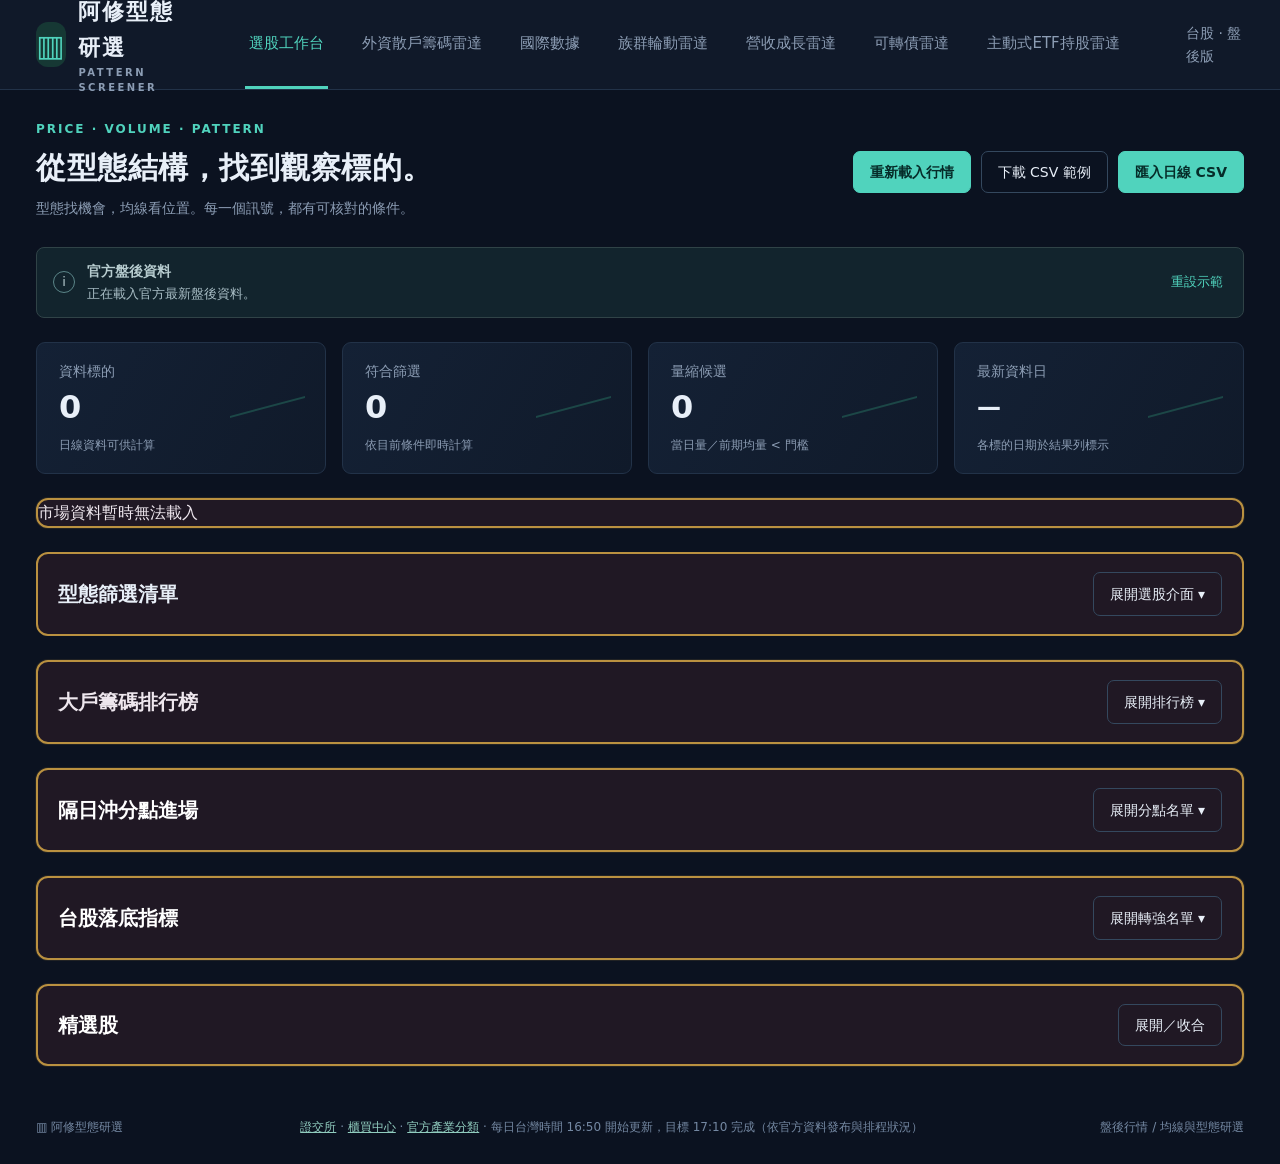
==== commit 7f9c78d6: "Remove K candlestick pattern backtest section and script" ====
--- a/index.html
+++ b/index.html
@@ -6,9 +6,9 @@
 <section id="screen"><div class="stats"><article><span>資料標的</span><strong id="total">—</strong><small>日線資料可供計算</small></article><article><span>符合篩選</span><strong id="matches">—</strong><small>依目前條件即時計算</small></article><article><span>量縮候選</span><strong id="shrink">—</strong><small>當日量／前期均量 &lt; 門檻</small></article><article><span>最新資料日</span><strong id="date" class="date">—</strong><small>各標的日期於結果列標示</small></article></div>
 <section id="market-overview" class="ownership"><p>正在載入台股市場均線…</p></section><div class="workspace"><section class="selection-panel"><div class="selection-head"><h2>型態篩選清單</h2><button id="selection-toggle" type="button" class="ghost" aria-expanded="false" aria-controls="selection-content">展開選股介面 ▾</button></div><div id="selection-content" hidden><aside class="filters"><div class="panel-title"><h2>篩選條件</h2></div><div id="filters-content"><div class="filter-reset"><button id="reset" class="text-button">重設</button></div><label class="field">搜尋代號／名稱／產業<span class="search-confirm-row"><input id="search" placeholder="股票或產業，例如半導體…" type="search"><button id="search-confirm" type="button" class="search-confirm">確認</button></span></label><label class="field">股價區間<select id="price-range" aria-label="股價區間"><option value="all">不限股價</option></select><small>依最新收盤價；含下限、不含上限</small></label><label class="field">市場<select id="market"><option value="all">上市＋上櫃</option><option value="上市">上市</option><option value="上櫃">上櫃</option><option value="未分類">未分類</option></select></label><div class="volume-rule"><strong>100 元以內：成交量 ≥ 1,000 張</strong><small>100 元以上：成交量 &gt; 500 張<br>100 元含在內；1,000 張可納入<br>紅 K／綠 K／平 K 全部顯示</small></div><details class="pattern-picker"><summary>K 棒型態 <span>展開選擇 · 可多選</span></summary><div class="pattern-scroll"><div id="pattern-options" class="pattern-options"></div></div></details><details open><summary>量價與均線門檻</summary><label class="field">最低均線分數<select id="score" aria-label="最低均線分數"><option value="7">7 分以上</option><option value="10">10 分以上</option><option value="12">12 分以上</option><option value="15">滿分 15 分</option><option value="0" selected>不限</option></select></label><label class="weekly-ma-filter"><input type="checkbox" id="featured-stocks">強勢股</label><label class="weekly-ma-filter"><input type="checkbox" id="trend-stocks">趨勢股</label><label class="weekly-ma-filter"><input type="checkbox" id="launch-stocks">剛起漲個股</label><label class="weekly-ma-filter" title="近2交易日MA5上穿MA40；目前MA5＞MA40；MA40相較5交易日前變動率＞-0.5%；收盤＞MA5；收盤距MA5≤5%"><input type="checkbox" id="ma5-cross40">5MA交叉40MA</label><label class="weekly-ma-filter"><input type="checkbox" id="ema-cross">EMA5 上穿 EMA23</label><label class="weekly-ma-filter"><input type="checkbox" id="stronger-than-market">比大盤強勢股</label><small id="market-strength-status" class="weekly-ma-note" role="status"></small><label class="weekly-ma-filter"><input type="checkbox" id="above-weekly20">股價在週線 MA20 以上</label><label class="weekly-ma-filter"><input type="checkbox" data-chip-filter="trust">投信近5日累計淨買超＞0</label><label class="weekly-ma-filter"><input type="checkbox" data-chip-filter="foreign">外資近5日累計淨買超＞0</label><label class="weekly-ma-filter"><input type="checkbox" data-chip-filter="broker">主力分點近5日累計淨買超＞0</label><label class="weekly-ma-filter"><input type="checkbox" data-chip-filter="combined">外資＋投信近5日累計淨買超＞0</label><label class="weekly-ma-filter"><input type="checkbox" data-chip-filter="holders400">400張以上大戶週增≥0.3個百分點</label><label class="weekly-ma-filter"><input type="checkbox" data-chip-filter="holders1000">1,000張以上大戶週增≥0.2個百分點</label><small id="stock-chip-filter-status" class="weekly-ma-note" role="status"></small></details></div></aside>
 <section class="results"><div class="panel-title"><div><h2>型態觀察清單</h2></div></div><div id="results-content"><div class="panel-title"><div><p id="result-sub">—</p></div><label class="sort-label">排序<select id="sort"><option value="score">均線分數</option><option value="change">漲跌幅</option><option value="code">股票代號</option></select></label></div><div class="table-wrap"><table><thead><tr><th>股票／資料日</th><th class="numeric">收盤／漲跌</th><th>候選型態</th><th title="採個股最新交易日與前一交易日，顯示實際資料日期">參考回測價格</th><th title="近120交易日高低區間切分24格，成交量按K棒價格範圍均勻分攤，取分攤量最高區間；非逐筆成交成本">密集交易區</th><th>MA20 扣抵</th><th title="前波上穿 MA20 至高點漲幅至少 30%，跌破後以 3% 實體紅 K 重新站上；第二波目標漲幅＝50% ×（100%＋前波漲幅）">第二波目標價</th></tr></thead><tbody id="rows"></tbody></table></div><div id="empty" hidden class="empty"><span>⌕</span><h3>目前沒有符合的標的</h3><p>可清除篩選後補齊個股歷史日線，再套用型態條件。資料不足不會列為符合，空白結果不代表全市場沒有此型態。</p><button class="ghost" id="empty-reset">清除篩選</button></div><div class="table-foot">點選股票查看 K 線與判讀明細 <span>回測參考採最新交易日＋前一交易日 · 日期依個股資料標示 · K 色看開收</span></div><div class="observation-return"><button id="observation-return" type="button" aria-label="收合型態觀察清單並返回選股介面標題">↩ 返回</button></div></div></section><button id="observation-top" class="observation-top" type="button" aria-label="回到型態觀察清單第一個個股" hidden>↑ 返回</button>
-</div></section></div><section class="ownership"><div class="ownership-disclosure"><h2>大戶籌碼排行榜</h2><button id="ownership-toggle" type="button" class="ghost" aria-expanded="false" aria-controls="ownership-content">展開排行榜 ▾</button></div><div id="ownership-content" hidden><section id="ownership-stock-search"></section><div class="ownership-head"><p id="ownership-period">正在載入集保週資料…</p><div class="ownership-modes" aria-label="籌碼排行模式"><button class="active" data-ownership-mode="increase" aria-pressed="true">大戶持股增加</button><button data-ownership-mode="both" aria-pressed="false">大戶持股同時增加</button><button data-ownership-mode="chipburst" aria-pressed="false">籌碼暴增</button></div><div class="ownership-tabs" aria-label="大戶持股級距"><button class="active" data-holding="400" aria-pressed="true">400 張以上</button><button data-holding="1000" aria-pressed="false">1,000 張以上</button></div><label class="ownership-week-label">週別<select id="ownership-week" aria-label="籌碼週別"></select></label></div><div id="chipburst-info" hidden class="chipburst-info"><h3>籌碼暴增｜大戶＋分點＋法人</h3><p>三項資料載入後，計算同期間綜合籌碼強度前 30 名。</p></div><div class="table-wrap"><table class="ownership-table"><colgroup><col class="ownership-rank-col"><col class="ownership-stock-col"><col span="6" class="ownership-metric-col"></colgroup><thead><tr><th>排名</th><th>股票／代號</th><th>均線分數</th><th>大族群／細分產業</th><th>收盤價</th><th>前期占比</th><th>本期占比</th><th>增加百分點</th></tr></thead><tbody id="ownership-rows"></tbody></table></div><div class="ownership-foot"><p id="ownership-status" role="status"></p><p class="ownership-note">各取持股比例增加最多的前 30 名 · 上市／上櫃普通股 · 近 5 個交易日平均成交量至少 500 張 · 點選股票查看 K 線。增減單位為百分點；單一帳戶持有 100% 的特殊分布暫不列入增減比較。訊映與信昌電 2026-10-16 原始資料屬此情形，該週已留缺，不跨週補值；同時增加列出 400 張與 1,000 張以上持股比例均較前期增加的個股，依 400 張以上增幅排序取前 30 名。</p><p class="ownership-note">來源：<a href="https://www.tdcc.com.tw/portal/zh/smWeb/qryStock" target="_blank" rel="noopener">集保股權分散表</a>；<span id="ownership-provenance"></span>。400 張榜加總級距 12–15，1,000 張榜採級距 15；官方下限分別為 400,001 股、1,000,001 股。比例以集保庫存為分母。</p></div></div></section><section class="ownership overnight-standalone"><div class="ownership-disclosure"><h2>隔日沖分點進場</h2><button id="overnight-toggle" type="button" class="ghost" aria-expanded="false" aria-controls="overnight-entry">展開分點名單 ▾</button></div><div id="overnight-entry" class="chipburst-info" hidden></div></section><section class="ownership overnight-standalone"><div class="ownership-disclosure"><h2>台股落底指標</h2><button id="higher-low-toggle" type="button" class="ghost" aria-expanded="false" aria-controls="higher-low-content">展開轉強名單 ▾</button></div><div id="higher-low-content" class="chipburst-info" hidden></div></section><section id="featured-radar" class="ownership overnight-standalone"><details><summary class="ownership-disclosure"><h2>精選股</h2><span class="ghost" aria-hidden="true">展開／收合</span></summary><div class="chipburst-info"></div></details></section><section class="ownership overnight-standalone"><div class="ownership-disclosure"><h2>K 棒型態回測</h2><button id="pattern-backtest-toggle" type="button" class="ghost" aria-expanded="false" aria-controls="pattern-backtest-content">展開型態回測 ▾</button></div><div id="pattern-backtest-content" class="chipburst-info" hidden></div></section></section>
+</div></section></div><section class="ownership"><div class="ownership-disclosure"><h2>大戶籌碼排行榜</h2><button id="ownership-toggle" type="button" class="ghost" aria-expanded="false" aria-controls="ownership-content">展開排行榜 ▾</button></div><div id="ownership-content" hidden><section id="ownership-stock-search"></section><div class="ownership-head"><p id="ownership-period">正在載入集保週資料…</p><div class="ownership-modes" aria-label="籌碼排行模式"><button class="active" data-ownership-mode="increase" aria-pressed="true">大戶持股增加</button><button data-ownership-mode="both" aria-pressed="false">大戶持股同時增加</button><button data-ownership-mode="chipburst" aria-pressed="false">籌碼暴增</button></div><div class="ownership-tabs" aria-label="大戶持股級距"><button class="active" data-holding="400" aria-pressed="true">400 張以上</button><button data-holding="1000" aria-pressed="false">1,000 張以上</button></div><label class="ownership-week-label">週別<select id="ownership-week" aria-label="籌碼週別"></select></label></div><div id="chipburst-info" hidden class="chipburst-info"><h3>籌碼暴增｜大戶＋分點＋法人</h3><p>三項資料載入後，計算同期間綜合籌碼強度前 30 名。</p></div><div class="table-wrap"><table class="ownership-table"><colgroup><col class="ownership-rank-col"><col class="ownership-stock-col"><col span="6" class="ownership-metric-col"></colgroup><thead><tr><th>排名</th><th>股票／代號</th><th>均線分數</th><th>大族群／細分產業</th><th>收盤價</th><th>前期占比</th><th>本期占比</th><th>增加百分點</th></tr></thead><tbody id="ownership-rows"></tbody></table></div><div class="ownership-foot"><p id="ownership-status" role="status"></p><p class="ownership-note">各取持股比例增加最多的前 30 名 · 上市／上櫃普通股 · 近 5 個交易日平均成交量至少 500 張 · 點選股票查看 K 線。增減單位為百分點；單一帳戶持有 100% 的特殊分布暫不列入增減比較。訊映與信昌電 2026-10-16 原始資料屬此情形，該週已留缺，不跨週補值；同時增加列出 400 張與 1,000 張以上持股比例均較前期增加的個股，依 400 張以上增幅排序取前 30 名。</p><p class="ownership-note">來源：<a href="https://www.tdcc.com.tw/portal/zh/smWeb/qryStock" target="_blank" rel="noopener">集保股權分散表</a>；<span id="ownership-provenance"></span>。400 張榜加總級距 12–15，1,000 張榜採級距 15；官方下限分別為 400,001 股、1,000,001 股。比例以集保庫存為分母。</p></div></div></section><section class="ownership overnight-standalone"><div class="ownership-disclosure"><h2>隔日沖分點進場</h2><button id="overnight-toggle" type="button" class="ghost" aria-expanded="false" aria-controls="overnight-entry">展開分點名單 ▾</button></div><div id="overnight-entry" class="chipburst-info" hidden></div></section><section class="ownership overnight-standalone"><div class="ownership-disclosure"><h2>台股落底指標</h2><button id="higher-low-toggle" type="button" class="ghost" aria-expanded="false" aria-controls="higher-low-content">展開轉強名單 ▾</button></div><div id="higher-low-content" class="chipburst-info" hidden></div></section><section id="featured-radar" class="ownership overnight-standalone"><details><summary class="ownership-disclosure"><h2>精選股</h2><span class="ghost" aria-hidden="true">展開／收合</span></summary><div class="chipburst-info"></div></details></section></section>
 <section id="rules" hidden><div class="rules-heading"><p class="rules-colors">紅色＝紅 K（漲） · 綠色＝黑 K（跌） · 紫線＝五日線 · 金點＝收盤位置</p><h2>把型態，拆成可核對的條件。</h2><p>以下是第一版的操作定義。講義中未量化的描述，明確標成可調整假設。</p></div><div id="rule-cards" class="rule-grid"></div><article class="rule-wide"><h3>均線 15 分 · 計算口徑</h3><p>站上 MA5／10／20／60／120／240，每條 1 分；收盤創 5／10／20／60／120／360 日新高，每個 1 分；MA20 &gt; MA60、MA60 &gt; MA120、MA120 &gt; MA360，各加 1 分。</p><p>創高窗口採「前 N 個交易日，排除最近兩日」：比較 t−N＋1 至 t−3 的收盤價（N 日含當日，排除當日與前兩日）；例如 N＝10 比較前第 3～9 個交易日。依提供講義口徑。資料不足的項目顯示缺漏，總分不顯示為 0。</p></article><article class="rule-wide"><h3>資料與尚待確認的條件</h3><p>排名預設包含紅 K、綠 K 及平 K。收盤高於開盤為紅 K，低於開盤為綠 K，等於開盤為平 K；收盤等於昨日收盤則標示「平盤」。即使平盤，K 棒仍可能是紅或綠。選取特定型態後，另套用該型態條件。</p><p>量縮／爆量以當日成交量除以前 5 或 20 日均量，均量不包含當日。均線採簡單收盤平均，包含當日。長黑實體暫定至少開盤價的 3%，長影線暫定占全日振幅 40%。「起漲第一根」「整理階段」與「主力換手」尚未自動辨識，因此只標示候選。</p><p>成交量固定篩選當日 > 500 張；均線排名在符合此條件的標的中產生。CSV 的 volume 單位必須為「張」（1 張 = 1,000 股），若來源是股數，請先除以 1,000。CSV 必須包含 code,date,open,high,low,close,volume；可加 name,market,limit_up。limit_up 為當日漲停價，用於黑豹候選。請使用一致的價格調整口徑；匯入資料不會上傳或永久儲存。盤後行情來源為證交所、櫃買中心官方 OpenAPI，僅納入公司基本資料名單內的上市、上櫃股票。成交股數除以 1,000 換算為張；未提供有效 OHLC 的停牌或無成交標的不列入。最新收盤快照並非完整歷史，歷史資料由網站維護端補齊，資料不足會明確標示。資料採未還原價格，除權息與分割可能影響技術指標；尚未接五分鐘行情。</p></article></section>
-<section id="futchip" hidden></section><section id="world" hidden></section><section id="etf-radar" hidden></section><section id="prison" hidden></section><section id="exhibitions" hidden></section><section id="sectors" hidden></section><section id="revenue" hidden></section><section id="convertible" hidden><div class="sector-heading"><h1>可轉債雷達</h1><p>追蹤台股可轉換公司債與標的股票</p></div><div class="convertible-pending"><h2>可轉債資料尚未接入</h2><p>此主題已建立。待可轉債行情與發行條件資料接入後，會在此顯示可轉債清單與對應個股資訊。</p></div></section><footer><span>▥ 阿修型態研選</span><span><a href="https://openapi.twse.com.tw/" target="_blank" rel="noopener">證交所</a> · <a href="https://www.tpex.org.tw/openapi/" target="_blank" rel="noopener">櫃買中心</a> · <a href="https://isin.twse.com.tw/isin/C_public.jsp?strMode=2" target="_blank" rel="noopener">官方產業分類</a> · 每日台灣時間 16:50 開始更新，目標 17:10 完成（依官方資料發布與排程狀況）</span><span>盤後行情 / 均線與型態研選</span></footer></main><dialog id="detail-modal" class="detail-modal" aria-labelledby="detail-name"><aside class="detail" id="detail" hidden><button id="detail-close" class="detail-close" aria-label="關閉個股資訊並返回清單" title="返回清單">× 返回</button><div class="detail-head"><div class="detail-name-score"><h2 id="detail-name">—</h2><div class="detail-score-badge"><small>均線分數</small><strong id="detail-score">—</strong></div></div><p id="detail-industry"></p><div id="detail-price"></div><div id="detail-price-base" class="detail-price-base"></div><div id="detail-valuation" class="detail-valuation" aria-live="polite"></div></div><div class="detail-section peers-card"><h3>同族群個股</h3><div id="stock-peers"></div></div><div class="detail-section daily-chart-card"><h3><span class="detail-collapse-title">日線圖</span><small title="K 棒＋均線＋明日防守線">K棒・均線・防守</small></h3><div id="chart"></div></div><div class="detail-section fibonacci-card"><h3>自動斐波回測</h3><div class="smc-zone-tabs" role="group" aria-label="斐波回測週期"><button type="button" data-fibonacci-period="day">日K</button><button type="button" data-fibonacci-period="5">5分K</button><button type="button" data-fibonacci-period="15">15分K</button><button type="button" data-fibonacci-period="30">30分K</button><button type="button" data-fibonacci-period="60">60分K</button></div><div id="fibonacci-chart"></div></div><div class="detail-section smc-zone-card"><h3>SMC 支撐壓力區間</h3><div class="smc-zone-tabs" role="group" aria-label="支撐壓力圖週期"><button data-smc-zone-period="day">日 K</button><button data-smc-zone-period="week">週 K</button><button data-smc-zone-period="5">5 分 K</button><button data-smc-zone-period="15">15 分 K</button><button data-smc-zone-period="30">30 分 K</button><button data-smc-zone-period="60">60 分 K</button></div><div id="smc-zone-content" aria-live="polite"></div></div><div class="history-actions"><button class="ghost" id="history-load" hidden>補齊此股歷史日線</button></div><div class="detail-section pattern-card"><h3>型態與亮燈</h3><div id="explain"></div></div><div class="detail-section score-card"><h3>均線分數明細</h3><div id="score-breakdown"></div></div><div class="detail-section institutional-card"><h3>三大法人</h3><div id="institutional-detail">正在載入法人資料…</div></div><div class="detail-section holdings-card"><h3>集保大戶籌碼</h3><div id="stock-holdings"></div></div><p class="detail-note">價格為所載入資料；歷史型態不保證後續走勢。盤中 905／1＋2 尚未接入。</p></div></aside></dialog><script src="detail-chart.js?v=20261012-202"></script><script src="smc-zones.js?v=20261011-141"></script><script src="structure-patterns.js?v=20261028-close-confirmation"></script><script src="rule-diagrams.js?v=20261102-half-strong-cross"></script><script src="relative-strength.js?v=20261017-1"></script><script src="launch-model.js?v=20261025-score-audit-precision"></script><script src="app.js?v=20261112-chip-filters"></script><script src="revenue-radar.js?v=20261018-subgroups"></script><script src="convertible-radar.js?v=20261021-lightblue-conversion"></script><script src="sector-capital.js?v=20261108-information-services"></script><script src="etf-radar.js?v=20261011-140"></script><script src="prison.js?v=20261108-suspect-thresholds"></script><script src="detail-collapse.js?v=20261102-list-return"></script><script src="margin-maintenance.js?v=20261017-1" defer></script><script src="fear-greed.js?v=20261017-1" defer></script><script src="taiwan-sentiment-model.js?v=20261017-1" defer></script><script src="tw-fear-greed.js?v=20261017-1" defer></script><script src="futchip-radar.js?v=20261017-greed"></script><script src="world-radar.js?v=world-refresh-1"></script><script src="chipburst-radar.js?v=20261025-shared-chipburst"></script><script src="exhibition-radar.js?v=20261019-1"></script><script src="overnight-radar.js?v=20261020-badge"></script><script src="higher-low-radar.js?v=20261103-two-ma-bottom-setups"></script><script src="market-overview.js?v=20261029-auto-tx-quote"></script><script src="pattern-backtest.js?v=20261024-three-months"></script><script src="ownership-strength-model.js?v=20261025-only-two-factors"></script><script src="ownership-search.js?v=20261025-remove-holding-bars"></script><script src="daily-chip-strength.js?v=20261025-combined-daily"></script><script src="broker-daily.js?v=20261112-all-positive-net"></script><script src="featured-radar.js?v=20261110-early-setup"></script></body></html>
+<section id="futchip" hidden></section><section id="world" hidden></section><section id="etf-radar" hidden></section><section id="prison" hidden></section><section id="exhibitions" hidden></section><section id="sectors" hidden></section><section id="revenue" hidden></section><section id="convertible" hidden><div class="sector-heading"><h1>可轉債雷達</h1><p>追蹤台股可轉換公司債與標的股票</p></div><div class="convertible-pending"><h2>可轉債資料尚未接入</h2><p>此主題已建立。待可轉債行情與發行條件資料接入後，會在此顯示可轉債清單與對應個股資訊。</p></div></section><footer><span>▥ 阿修型態研選</span><span><a href="https://openapi.twse.com.tw/" target="_blank" rel="noopener">證交所</a> · <a href="https://www.tpex.org.tw/openapi/" target="_blank" rel="noopener">櫃買中心</a> · <a href="https://isin.twse.com.tw/isin/C_public.jsp?strMode=2" target="_blank" rel="noopener">官方產業分類</a> · 每日台灣時間 16:50 開始更新，目標 17:10 完成（依官方資料發布與排程狀況）</span><span>盤後行情 / 均線與型態研選</span></footer></main><dialog id="detail-modal" class="detail-modal" aria-labelledby="detail-name"><aside class="detail" id="detail" hidden><button id="detail-close" class="detail-close" aria-label="關閉個股資訊並返回清單" title="返回清單">× 返回</button><div class="detail-head"><div class="detail-name-score"><h2 id="detail-name">—</h2><div class="detail-score-badge"><small>均線分數</small><strong id="detail-score">—</strong></div></div><p id="detail-industry"></p><div id="detail-price"></div><div id="detail-price-base" class="detail-price-base"></div><div id="detail-valuation" class="detail-valuation" aria-live="polite"></div></div><div class="detail-section peers-card"><h3>同族群個股</h3><div id="stock-peers"></div></div><div class="detail-section daily-chart-card"><h3><span class="detail-collapse-title">日線圖</span><small title="K 棒＋均線＋明日防守線">K棒・均線・防守</small></h3><div id="chart"></div></div><div class="detail-section fibonacci-card"><h3>自動斐波回測</h3><div class="smc-zone-tabs" role="group" aria-label="斐波回測週期"><button type="button" data-fibonacci-period="day">日K</button><button type="button" data-fibonacci-period="5">5分K</button><button type="button" data-fibonacci-period="15">15分K</button><button type="button" data-fibonacci-period="30">30分K</button><button type="button" data-fibonacci-period="60">60分K</button></div><div id="fibonacci-chart"></div></div><div class="detail-section smc-zone-card"><h3>SMC 支撐壓力區間</h3><div class="smc-zone-tabs" role="group" aria-label="支撐壓力圖週期"><button data-smc-zone-period="day">日 K</button><button data-smc-zone-period="week">週 K</button><button data-smc-zone-period="5">5 分 K</button><button data-smc-zone-period="15">15 分 K</button><button data-smc-zone-period="30">30 分 K</button><button data-smc-zone-period="60">60 分 K</button></div><div id="smc-zone-content" aria-live="polite"></div></div><div class="history-actions"><button class="ghost" id="history-load" hidden>補齊此股歷史日線</button></div><div class="detail-section pattern-card"><h3>型態與亮燈</h3><div id="explain"></div></div><div class="detail-section score-card"><h3>均線分數明細</h3><div id="score-breakdown"></div></div><div class="detail-section institutional-card"><h3>三大法人</h3><div id="institutional-detail">正在載入法人資料…</div></div><div class="detail-section holdings-card"><h3>集保大戶籌碼</h3><div id="stock-holdings"></div></div><p class="detail-note">價格為所載入資料；歷史型態不保證後續走勢。盤中 905／1＋2 尚未接入。</p></div></aside></dialog><script src="detail-chart.js?v=20261012-202"></script><script src="smc-zones.js?v=20261011-141"></script><script src="structure-patterns.js?v=20261028-close-confirmation"></script><script src="rule-diagrams.js?v=20261102-half-strong-cross"></script><script src="relative-strength.js?v=20261017-1"></script><script src="launch-model.js?v=20261025-score-audit-precision"></script><script src="app.js?v=20261112-chip-filters"></script><script src="revenue-radar.js?v=20261018-subgroups"></script><script src="convertible-radar.js?v=20261021-lightblue-conversion"></script><script src="sector-capital.js?v=20261108-information-services"></script><script src="etf-radar.js?v=20261011-140"></script><script src="prison.js?v=20261108-suspect-thresholds"></script><script src="detail-collapse.js?v=20261102-list-return"></script><script src="margin-maintenance.js?v=20261017-1" defer></script><script src="fear-greed.js?v=20261017-1" defer></script><script src="taiwan-sentiment-model.js?v=20261017-1" defer></script><script src="tw-fear-greed.js?v=20261017-1" defer></script><script src="futchip-radar.js?v=20261017-greed"></script><script src="world-radar.js?v=world-refresh-1"></script><script src="chipburst-radar.js?v=20261025-shared-chipburst"></script><script src="exhibition-radar.js?v=20261019-1"></script><script src="overnight-radar.js?v=20261020-badge"></script><script src="higher-low-radar.js?v=20261103-two-ma-bottom-setups"></script><script src="market-overview.js?v=20261029-auto-tx-quote"></script><script src="ownership-strength-model.js?v=20261025-only-two-factors"></script><script src="ownership-search.js?v=20261025-remove-holding-bars"></script><script src="daily-chip-strength.js?v=20261025-combined-daily"></script><script src="broker-daily.js?v=20261112-all-positive-net"></script><script src="featured-radar.js?v=20261110-early-setup"></script></body></html>
 
 
 
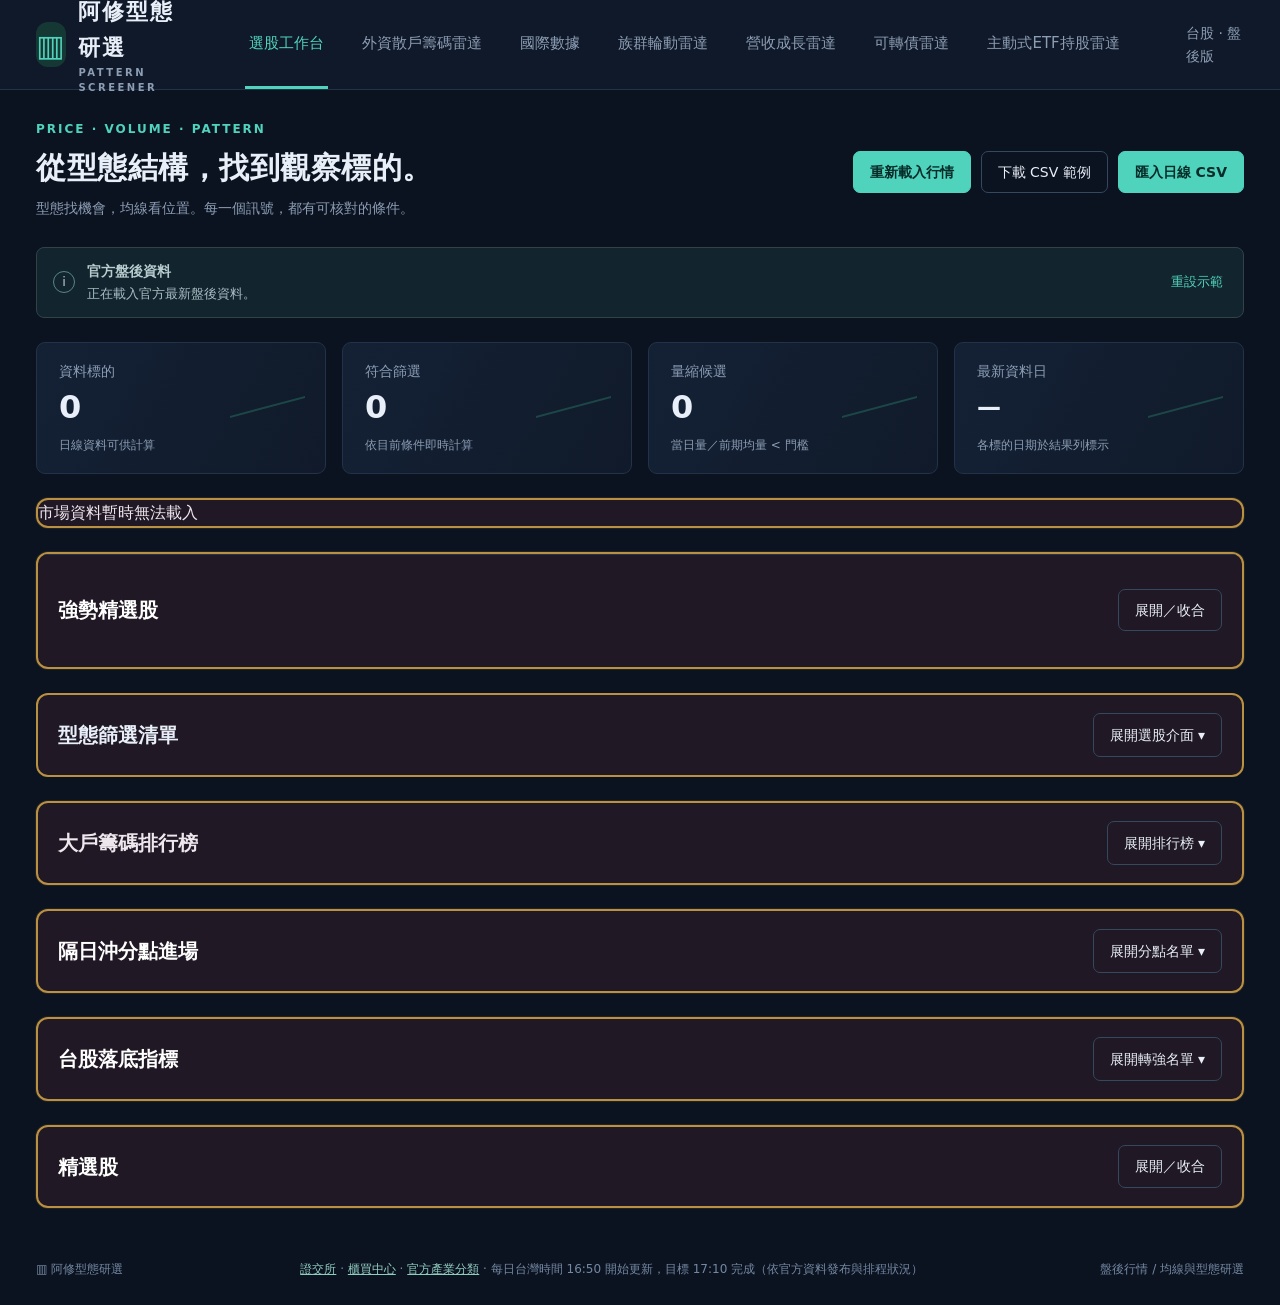
==== commit e7296337: "Place strong selected stocks above pattern selection panel" ====
--- a/index.html
+++ b/index.html
@@ -4,7 +4,7 @@
 <main><section class="heading"><div><div class="eyebrow">PRICE · VOLUME · PATTERN</div><h1>從型態結構，找到觀察標的。</h1><p>型態找機會，均線看位置。每一個訊號，都有可核對的條件。</p></div><div class="data-actions"><button id="refresh-market" class="primary">重新載入行情</button><button id="template" class="ghost">下載 CSV 範例</button><label class="primary upload">匯入日線 CSV<input type="file" id="file" accept=".csv,text/csv"></label></div></section>
 <div class="notice"><span class="notice-icon">i</span><div><strong id="source">官方盤後資料</strong><span id="source-note">正在載入官方最新盤後資料。</span></div><button id="demo" class="text-button">重設示範</button></div><div id="message" role="status" aria-live="polite"></div>
 <section id="screen"><div class="stats"><article><span>資料標的</span><strong id="total">—</strong><small>日線資料可供計算</small></article><article><span>符合篩選</span><strong id="matches">—</strong><small>依目前條件即時計算</small></article><article><span>量縮候選</span><strong id="shrink">—</strong><small>當日量／前期均量 &lt; 門檻</small></article><article><span>最新資料日</span><strong id="date" class="date">—</strong><small>各標的日期於結果列標示</small></article></div>
-<section id="market-overview" class="ownership"><p>正在載入台股市場均線…</p></section><div class="workspace"><section class="selection-panel"><div class="selection-head"><h2>型態篩選清單</h2><button id="selection-toggle" type="button" class="ghost" aria-expanded="false" aria-controls="selection-content">展開選股介面 ▾</button></div><div id="selection-content" hidden><aside class="filters"><div class="panel-title"><h2>篩選條件</h2></div><div id="filters-content"><div class="filter-reset"><button id="reset" class="text-button">重設</button></div><label class="field">搜尋代號／名稱／產業<span class="search-confirm-row"><input id="search" placeholder="股票或產業，例如半導體…" type="search"><button id="search-confirm" type="button" class="search-confirm">確認</button></span></label><label class="field">股價區間<select id="price-range" aria-label="股價區間"><option value="all">不限股價</option></select><small>依最新收盤價；含下限、不含上限</small></label><label class="field">市場<select id="market"><option value="all">上市＋上櫃</option><option value="上市">上市</option><option value="上櫃">上櫃</option><option value="未分類">未分類</option></select></label><div class="volume-rule"><strong>100 元以內：成交量 ≥ 1,000 張</strong><small>100 元以上：成交量 &gt; 500 張<br>100 元含在內；1,000 張可納入<br>紅 K／綠 K／平 K 全部顯示</small></div><details class="pattern-picker"><summary>K 棒型態 <span>展開選擇 · 可多選</span></summary><div class="pattern-scroll"><div id="pattern-options" class="pattern-options"></div></div></details><details open><summary>量價與均線門檻</summary><label class="field">最低均線分數<select id="score" aria-label="最低均線分數"><option value="7">7 分以上</option><option value="10">10 分以上</option><option value="12">12 分以上</option><option value="15">滿分 15 分</option><option value="0" selected>不限</option></select></label><label class="weekly-ma-filter"><input type="checkbox" id="featured-stocks">強勢股</label><label class="weekly-ma-filter"><input type="checkbox" id="trend-stocks">趨勢股</label><label class="weekly-ma-filter"><input type="checkbox" id="launch-stocks">剛起漲個股</label><label class="weekly-ma-filter" title="近2交易日MA5上穿MA40；目前MA5＞MA40；MA40相較5交易日前變動率＞-0.5%；收盤＞MA5；收盤距MA5≤5%"><input type="checkbox" id="ma5-cross40">5MA交叉40MA</label><label class="weekly-ma-filter"><input type="checkbox" id="ema-cross">EMA5 上穿 EMA23</label><label class="weekly-ma-filter"><input type="checkbox" id="stronger-than-market">比大盤強勢股</label><small id="market-strength-status" class="weekly-ma-note" role="status"></small><label class="weekly-ma-filter"><input type="checkbox" id="above-weekly20">股價在週線 MA20 以上</label><label class="weekly-ma-filter"><input type="checkbox" data-chip-filter="trust">投信近5日累計淨買超＞0</label><label class="weekly-ma-filter"><input type="checkbox" data-chip-filter="foreign">外資近5日累計淨買超＞0</label><label class="weekly-ma-filter"><input type="checkbox" data-chip-filter="broker">主力分點近5日累計淨買超＞0</label><label class="weekly-ma-filter"><input type="checkbox" data-chip-filter="combined">外資＋投信近5日累計淨買超＞0</label><label class="weekly-ma-filter"><input type="checkbox" data-chip-filter="holders400">400張以上大戶週增≥0.3個百分點</label><label class="weekly-ma-filter"><input type="checkbox" data-chip-filter="holders1000">1,000張以上大戶週增≥0.2個百分點</label><small id="stock-chip-filter-status" class="weekly-ma-note" role="status"></small></details></div></aside>
+<section id="market-overview" class="ownership"><p>正在載入台股市場均線…</p></section><section id="strong-picks" class="ownership overnight-standalone"><details><summary class="ownership-disclosure"><h2>強勢精選股</h2><span class="ghost" aria-hidden="true">展開／收合</span></summary><div class="chipburst-info"></div></details></section><div class="workspace"><section class="selection-panel"><div class="selection-head"><h2>型態篩選清單</h2><button id="selection-toggle" type="button" class="ghost" aria-expanded="false" aria-controls="selection-content">展開選股介面 ▾</button></div><div id="selection-content" hidden><aside class="filters"><div class="panel-title"><h2>篩選條件</h2></div><div id="filters-content"><div class="filter-reset"><button id="reset" class="text-button">重設</button></div><label class="field">搜尋代號／名稱／產業<span class="search-confirm-row"><input id="search" placeholder="股票或產業，例如半導體…" type="search"><button id="search-confirm" type="button" class="search-confirm">確認</button></span></label><label class="field">股價區間<select id="price-range" aria-label="股價區間"><option value="all">不限股價</option></select><small>依最新收盤價；含下限、不含上限</small></label><label class="field">市場<select id="market"><option value="all">上市＋上櫃</option><option value="上市">上市</option><option value="上櫃">上櫃</option><option value="未分類">未分類</option></select></label><div class="volume-rule"><strong>100 元以內：成交量 ≥ 1,000 張</strong><small>100 元以上：成交量 &gt; 500 張<br>100 元含在內；1,000 張可納入<br>紅 K／綠 K／平 K 全部顯示</small></div><details class="pattern-picker"><summary>K 棒型態 <span>展開選擇 · 可多選</span></summary><div class="pattern-scroll"><div id="pattern-options" class="pattern-options"></div></div></details><details open><summary>量價與均線門檻</summary><label class="field">最低均線分數<select id="score" aria-label="最低均線分數"><option value="7">7 分以上</option><option value="10">10 分以上</option><option value="12">12 分以上</option><option value="15">滿分 15 分</option><option value="0" selected>不限</option></select></label><label class="weekly-ma-filter"><input type="checkbox" id="featured-stocks">強勢股</label><label class="weekly-ma-filter"><input type="checkbox" id="trend-stocks">趨勢股</label><label class="weekly-ma-filter"><input type="checkbox" id="launch-stocks">剛起漲個股</label><label class="weekly-ma-filter" title="近2交易日MA5上穿MA40；目前MA5＞MA40；MA40相較5交易日前變動率＞-0.5%；收盤＞MA5；收盤距MA5≤5%"><input type="checkbox" id="ma5-cross40">5MA交叉40MA</label><label class="weekly-ma-filter"><input type="checkbox" id="ema-cross">EMA5 上穿 EMA23</label><label class="weekly-ma-filter"><input type="checkbox" id="stronger-than-market">比大盤強勢股</label><small id="market-strength-status" class="weekly-ma-note" role="status"></small><label class="weekly-ma-filter"><input type="checkbox" id="above-weekly20">股價在週線 MA20 以上</label><label class="weekly-ma-filter"><input type="checkbox" data-chip-filter="trust">投信近5日累計淨買超＞0</label><label class="weekly-ma-filter"><input type="checkbox" data-chip-filter="foreign">外資近5日累計淨買超＞0</label><label class="weekly-ma-filter"><input type="checkbox" data-chip-filter="broker">主力分點近5日累計淨買超＞0</label><label class="weekly-ma-filter"><input type="checkbox" data-chip-filter="combined">外資＋投信近5日累計淨買超＞0</label><label class="weekly-ma-filter"><input type="checkbox" data-chip-filter="holders400">400張以上大戶週增≥0.3個百分點</label><label class="weekly-ma-filter"><input type="checkbox" data-chip-filter="holders1000">1,000張以上大戶週增≥0.2個百分點</label><small id="stock-chip-filter-status" class="weekly-ma-note" role="status"></small></details></div></aside>
 <section class="results"><div class="panel-title"><div><h2>型態觀察清單</h2></div></div><div id="results-content"><div class="panel-title"><div><p id="result-sub">—</p></div><label class="sort-label">排序<select id="sort"><option value="score">均線分數</option><option value="change">漲跌幅</option><option value="code">股票代號</option></select></label></div><div class="table-wrap"><table><thead><tr><th>股票／資料日</th><th class="numeric">收盤／漲跌</th><th>候選型態</th><th title="採個股最新交易日與前一交易日，顯示實際資料日期">參考回測價格</th><th title="近120交易日高低區間切分24格，成交量按K棒價格範圍均勻分攤，取分攤量最高區間；非逐筆成交成本">密集交易區</th><th>MA20 扣抵</th><th title="前波上穿 MA20 至高點漲幅至少 30%，跌破後以 3% 實體紅 K 重新站上；第二波目標漲幅＝50% ×（100%＋前波漲幅）">第二波目標價</th></tr></thead><tbody id="rows"></tbody></table></div><div id="empty" hidden class="empty"><span>⌕</span><h3>目前沒有符合的標的</h3><p>可清除篩選後補齊個股歷史日線，再套用型態條件。資料不足不會列為符合，空白結果不代表全市場沒有此型態。</p><button class="ghost" id="empty-reset">清除篩選</button></div><div class="table-foot">點選股票查看 K 線與判讀明細 <span>回測參考採最新交易日＋前一交易日 · 日期依個股資料標示 · K 色看開收</span></div><div class="observation-return"><button id="observation-return" type="button" aria-label="收合型態觀察清單並返回選股介面標題">↩ 返回</button></div></div></section><button id="observation-top" class="observation-top" type="button" aria-label="回到型態觀察清單第一個個股" hidden>↑ 返回</button>
 </div></section></div><section class="ownership"><div class="ownership-disclosure"><h2>大戶籌碼排行榜</h2><button id="ownership-toggle" type="button" class="ghost" aria-expanded="false" aria-controls="ownership-content">展開排行榜 ▾</button></div><div id="ownership-content" hidden><section id="ownership-stock-search"></section><div class="ownership-head"><p id="ownership-period">正在載入集保週資料…</p><div class="ownership-modes" aria-label="籌碼排行模式"><button class="active" data-ownership-mode="increase" aria-pressed="true">大戶持股增加</button><button data-ownership-mode="both" aria-pressed="false">大戶持股同時增加</button><button data-ownership-mode="chipburst" aria-pressed="false">籌碼暴增</button></div><div class="ownership-tabs" aria-label="大戶持股級距"><button class="active" data-holding="400" aria-pressed="true">400 張以上</button><button data-holding="1000" aria-pressed="false">1,000 張以上</button></div><label class="ownership-week-label">週別<select id="ownership-week" aria-label="籌碼週別"></select></label></div><div id="chipburst-info" hidden class="chipburst-info"><h3>籌碼暴增｜大戶＋分點＋法人</h3><p>三項資料載入後，計算同期間綜合籌碼強度前 30 名。</p></div><div class="table-wrap"><table class="ownership-table"><colgroup><col class="ownership-rank-col"><col class="ownership-stock-col"><col span="6" class="ownership-metric-col"></colgroup><thead><tr><th>排名</th><th>股票／代號</th><th>均線分數</th><th>大族群／細分產業</th><th>收盤價</th><th>前期占比</th><th>本期占比</th><th>增加百分點</th></tr></thead><tbody id="ownership-rows"></tbody></table></div><div class="ownership-foot"><p id="ownership-status" role="status"></p><p class="ownership-note">各取持股比例增加最多的前 30 名 · 上市／上櫃普通股 · 近 5 個交易日平均成交量至少 500 張 · 點選股票查看 K 線。增減單位為百分點；單一帳戶持有 100% 的特殊分布暫不列入增減比較。訊映與信昌電 2026-10-16 原始資料屬此情形，該週已留缺，不跨週補值；同時增加列出 400 張與 1,000 張以上持股比例均較前期增加的個股，依 400 張以上增幅排序取前 30 名。</p><p class="ownership-note">來源：<a href="https://www.tdcc.com.tw/portal/zh/smWeb/qryStock" target="_blank" rel="noopener">集保股權分散表</a>；<span id="ownership-provenance"></span>。400 張榜加總級距 12–15，1,000 張榜採級距 15；官方下限分別為 400,001 股、1,000,001 股。比例以集保庫存為分母。</p></div></div></section><section class="ownership overnight-standalone"><div class="ownership-disclosure"><h2>隔日沖分點進場</h2><button id="overnight-toggle" type="button" class="ghost" aria-expanded="false" aria-controls="overnight-entry">展開分點名單 ▾</button></div><div id="overnight-entry" class="chipburst-info" hidden></div></section><section class="ownership overnight-standalone"><div class="ownership-disclosure"><h2>台股落底指標</h2><button id="higher-low-toggle" type="button" class="ghost" aria-expanded="false" aria-controls="higher-low-content">展開轉強名單 ▾</button></div><div id="higher-low-content" class="chipburst-info" hidden></div></section><section id="featured-radar" class="ownership overnight-standalone"><details><summary class="ownership-disclosure"><h2>精選股</h2><span class="ghost" aria-hidden="true">展開／收合</span></summary><div class="chipburst-info"></div></details></section></section>
 <section id="rules" hidden><div class="rules-heading"><p class="rules-colors">紅色＝紅 K（漲） · 綠色＝黑 K（跌） · 紫線＝五日線 · 金點＝收盤位置</p><h2>把型態，拆成可核對的條件。</h2><p>以下是第一版的操作定義。講義中未量化的描述，明確標成可調整假設。</p></div><div id="rule-cards" class="rule-grid"></div><article class="rule-wide"><h3>均線 15 分 · 計算口徑</h3><p>站上 MA5／10／20／60／120／240，每條 1 分；收盤創 5／10／20／60／120／360 日新高，每個 1 分；MA20 &gt; MA60、MA60 &gt; MA120、MA120 &gt; MA360，各加 1 分。</p><p>創高窗口採「前 N 個交易日，排除最近兩日」：比較 t−N＋1 至 t−3 的收盤價（N 日含當日，排除當日與前兩日）；例如 N＝10 比較前第 3～9 個交易日。依提供講義口徑。資料不足的項目顯示缺漏，總分不顯示為 0。</p></article><article class="rule-wide"><h3>資料與尚待確認的條件</h3><p>排名預設包含紅 K、綠 K 及平 K。收盤高於開盤為紅 K，低於開盤為綠 K，等於開盤為平 K；收盤等於昨日收盤則標示「平盤」。即使平盤，K 棒仍可能是紅或綠。選取特定型態後，另套用該型態條件。</p><p>量縮／爆量以當日成交量除以前 5 或 20 日均量，均量不包含當日。均線採簡單收盤平均，包含當日。長黑實體暫定至少開盤價的 3%，長影線暫定占全日振幅 40%。「起漲第一根」「整理階段」與「主力換手」尚未自動辨識，因此只標示候選。</p><p>成交量固定篩選當日 > 500 張；均線排名在符合此條件的標的中產生。CSV 的 volume 單位必須為「張」（1 張 = 1,000 股），若來源是股數，請先除以 1,000。CSV 必須包含 code,date,open,high,low,close,volume；可加 name,market,limit_up。limit_up 為當日漲停價，用於黑豹候選。請使用一致的價格調整口徑；匯入資料不會上傳或永久儲存。盤後行情來源為證交所、櫃買中心官方 OpenAPI，僅納入公司基本資料名單內的上市、上櫃股票。成交股數除以 1,000 換算為張；未提供有效 OHLC 的停牌或無成交標的不列入。最新收盤快照並非完整歷史，歷史資料由網站維護端補齊，資料不足會明確標示。資料採未還原價格，除權息與分割可能影響技術指標；尚未接五分鐘行情。</p></article></section>
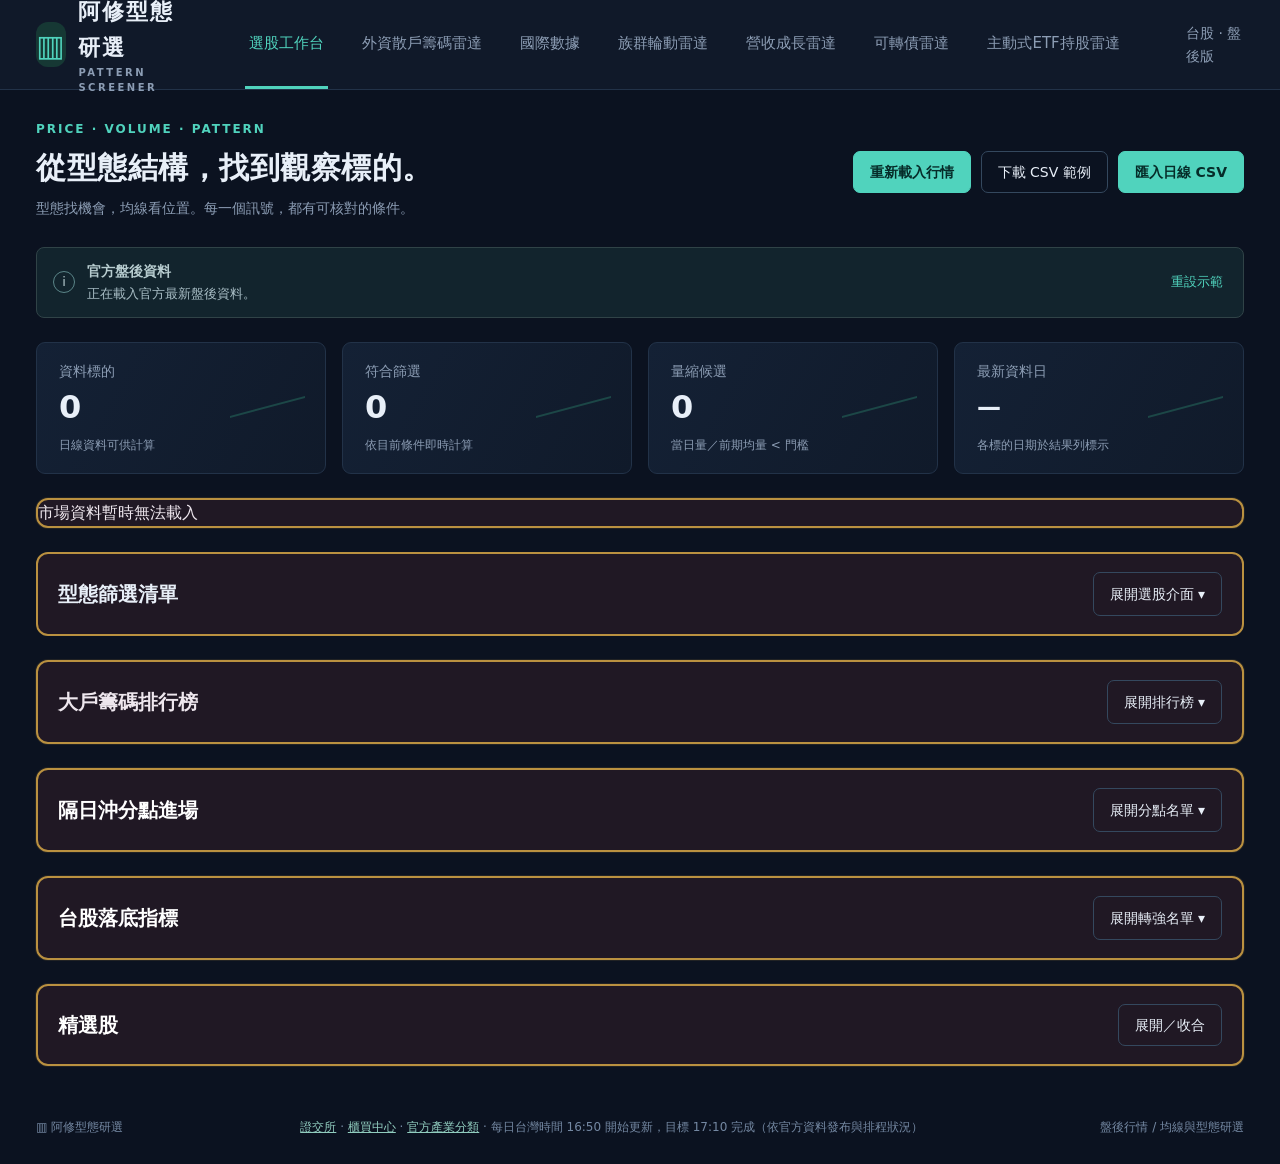
==== commit 51ef747b: "Remove strong selected stocks category at user request" ====
--- a/index.html
+++ b/index.html
@@ -4,7 +4,7 @@
 <main><section class="heading"><div><div class="eyebrow">PRICE · VOLUME · PATTERN</div><h1>從型態結構，找到觀察標的。</h1><p>型態找機會，均線看位置。每一個訊號，都有可核對的條件。</p></div><div class="data-actions"><button id="refresh-market" class="primary">重新載入行情</button><button id="template" class="ghost">下載 CSV 範例</button><label class="primary upload">匯入日線 CSV<input type="file" id="file" accept=".csv,text/csv"></label></div></section>
 <div class="notice"><span class="notice-icon">i</span><div><strong id="source">官方盤後資料</strong><span id="source-note">正在載入官方最新盤後資料。</span></div><button id="demo" class="text-button">重設示範</button></div><div id="message" role="status" aria-live="polite"></div>
 <section id="screen"><div class="stats"><article><span>資料標的</span><strong id="total">—</strong><small>日線資料可供計算</small></article><article><span>符合篩選</span><strong id="matches">—</strong><small>依目前條件即時計算</small></article><article><span>量縮候選</span><strong id="shrink">—</strong><small>當日量／前期均量 &lt; 門檻</small></article><article><span>最新資料日</span><strong id="date" class="date">—</strong><small>各標的日期於結果列標示</small></article></div>
-<section id="market-overview" class="ownership"><p>正在載入台股市場均線…</p></section><section id="strong-picks" class="ownership overnight-standalone"><details><summary class="ownership-disclosure"><h2>強勢精選股</h2><span class="ghost" aria-hidden="true">展開／收合</span></summary><div class="chipburst-info"></div></details></section><div class="workspace"><section class="selection-panel"><div class="selection-head"><h2>型態篩選清單</h2><button id="selection-toggle" type="button" class="ghost" aria-expanded="false" aria-controls="selection-content">展開選股介面 ▾</button></div><div id="selection-content" hidden><aside class="filters"><div class="panel-title"><h2>篩選條件</h2></div><div id="filters-content"><div class="filter-reset"><button id="reset" class="text-button">重設</button></div><label class="field">搜尋代號／名稱／產業<span class="search-confirm-row"><input id="search" placeholder="股票或產業，例如半導體…" type="search"><button id="search-confirm" type="button" class="search-confirm">確認</button></span></label><label class="field">股價區間<select id="price-range" aria-label="股價區間"><option value="all">不限股價</option></select><small>依最新收盤價；含下限、不含上限</small></label><label class="field">市場<select id="market"><option value="all">上市＋上櫃</option><option value="上市">上市</option><option value="上櫃">上櫃</option><option value="未分類">未分類</option></select></label><div class="volume-rule"><strong>100 元以內：成交量 ≥ 1,000 張</strong><small>100 元以上：成交量 &gt; 500 張<br>100 元含在內；1,000 張可納入<br>紅 K／綠 K／平 K 全部顯示</small></div><details class="pattern-picker"><summary>K 棒型態 <span>展開選擇 · 可多選</span></summary><div class="pattern-scroll"><div id="pattern-options" class="pattern-options"></div></div></details><details open><summary>量價與均線門檻</summary><label class="field">最低均線分數<select id="score" aria-label="最低均線分數"><option value="7">7 分以上</option><option value="10">10 分以上</option><option value="12">12 分以上</option><option value="15">滿分 15 分</option><option value="0" selected>不限</option></select></label><label class="weekly-ma-filter"><input type="checkbox" id="featured-stocks">強勢股</label><label class="weekly-ma-filter"><input type="checkbox" id="trend-stocks">趨勢股</label><label class="weekly-ma-filter"><input type="checkbox" id="launch-stocks">剛起漲個股</label><label class="weekly-ma-filter" title="近2交易日MA5上穿MA40；目前MA5＞MA40；MA40相較5交易日前變動率＞-0.5%；收盤＞MA5；收盤距MA5≤5%"><input type="checkbox" id="ma5-cross40">5MA交叉40MA</label><label class="weekly-ma-filter"><input type="checkbox" id="ema-cross">EMA5 上穿 EMA23</label><label class="weekly-ma-filter"><input type="checkbox" id="stronger-than-market">比大盤強勢股</label><small id="market-strength-status" class="weekly-ma-note" role="status"></small><label class="weekly-ma-filter"><input type="checkbox" id="above-weekly20">股價在週線 MA20 以上</label><label class="weekly-ma-filter"><input type="checkbox" data-chip-filter="trust">投信近5日累計淨買超＞0</label><label class="weekly-ma-filter"><input type="checkbox" data-chip-filter="foreign">外資近5日累計淨買超＞0</label><label class="weekly-ma-filter"><input type="checkbox" data-chip-filter="broker">主力分點近5日累計淨買超＞0</label><label class="weekly-ma-filter"><input type="checkbox" data-chip-filter="combined">外資＋投信近5日累計淨買超＞0</label><label class="weekly-ma-filter"><input type="checkbox" data-chip-filter="holders400">400張以上大戶週增≥0.3個百分點</label><label class="weekly-ma-filter"><input type="checkbox" data-chip-filter="holders1000">1,000張以上大戶週增≥0.2個百分點</label><small id="stock-chip-filter-status" class="weekly-ma-note" role="status"></small></details></div></aside>
+<section id="market-overview" class="ownership"><p>正在載入台股市場均線…</p></section><div class="workspace"><section class="selection-panel"><div class="selection-head"><h2>型態篩選清單</h2><button id="selection-toggle" type="button" class="ghost" aria-expanded="false" aria-controls="selection-content">展開選股介面 ▾</button></div><div id="selection-content" hidden><aside class="filters"><div class="panel-title"><h2>篩選條件</h2></div><div id="filters-content"><div class="filter-reset"><button id="reset" class="text-button">重設</button></div><label class="field">搜尋代號／名稱／產業<span class="search-confirm-row"><input id="search" placeholder="股票或產業，例如半導體…" type="search"><button id="search-confirm" type="button" class="search-confirm">確認</button></span></label><label class="field">股價區間<select id="price-range" aria-label="股價區間"><option value="all">不限股價</option></select><small>依最新收盤價；含下限、不含上限</small></label><label class="field">市場<select id="market"><option value="all">上市＋上櫃</option><option value="上市">上市</option><option value="上櫃">上櫃</option><option value="未分類">未分類</option></select></label><div class="volume-rule"><strong>100 元以內：成交量 ≥ 1,000 張</strong><small>100 元以上：成交量 &gt; 500 張<br>100 元含在內；1,000 張可納入<br>紅 K／綠 K／平 K 全部顯示</small></div><details class="pattern-picker"><summary>K 棒型態 <span>展開選擇 · 可多選</span></summary><div class="pattern-scroll"><div id="pattern-options" class="pattern-options"></div></div></details><details open><summary>量價與均線門檻</summary><label class="field">最低均線分數<select id="score" aria-label="最低均線分數"><option value="7">7 分以上</option><option value="10">10 分以上</option><option value="12">12 分以上</option><option value="15">滿分 15 分</option><option value="0" selected>不限</option></select></label><label class="weekly-ma-filter"><input type="checkbox" id="featured-stocks">強勢股</label><label class="weekly-ma-filter"><input type="checkbox" id="trend-stocks">趨勢股</label><label class="weekly-ma-filter"><input type="checkbox" id="launch-stocks">剛起漲個股</label><label class="weekly-ma-filter" title="近2交易日MA5上穿MA40；目前MA5＞MA40；MA40相較5交易日前變動率＞-0.5%；收盤＞MA5；收盤距MA5≤5%"><input type="checkbox" id="ma5-cross40">5MA交叉40MA</label><label class="weekly-ma-filter"><input type="checkbox" id="ema-cross">EMA5 上穿 EMA23</label><label class="weekly-ma-filter"><input type="checkbox" id="stronger-than-market">比大盤強勢股</label><small id="market-strength-status" class="weekly-ma-note" role="status"></small><label class="weekly-ma-filter"><input type="checkbox" id="above-weekly20">股價在週線 MA20 以上</label><label class="weekly-ma-filter"><input type="checkbox" data-chip-filter="trust">投信近5日累計淨買超＞0</label><label class="weekly-ma-filter"><input type="checkbox" data-chip-filter="foreign">外資近5日累計淨買超＞0</label><label class="weekly-ma-filter"><input type="checkbox" data-chip-filter="broker">主力分點近5日累計淨買超＞0</label><label class="weekly-ma-filter"><input type="checkbox" data-chip-filter="combined">外資＋投信近5日累計淨買超＞0</label><label class="weekly-ma-filter"><input type="checkbox" data-chip-filter="holders400">400張以上大戶週增≥0.3個百分點</label><label class="weekly-ma-filter"><input type="checkbox" data-chip-filter="holders1000">1,000張以上大戶週增≥0.2個百分點</label><small id="stock-chip-filter-status" class="weekly-ma-note" role="status"></small></details></div></aside>
 <section class="results"><div class="panel-title"><div><h2>型態觀察清單</h2></div></div><div id="results-content"><div class="panel-title"><div><p id="result-sub">—</p></div><label class="sort-label">排序<select id="sort"><option value="score">均線分數</option><option value="change">漲跌幅</option><option value="code">股票代號</option></select></label></div><div class="table-wrap"><table><thead><tr><th>股票／資料日</th><th class="numeric">收盤／漲跌</th><th>候選型態</th><th title="採個股最新交易日與前一交易日，顯示實際資料日期">參考回測價格</th><th title="近120交易日高低區間切分24格，成交量按K棒價格範圍均勻分攤，取分攤量最高區間；非逐筆成交成本">密集交易區</th><th>MA20 扣抵</th><th title="前波上穿 MA20 至高點漲幅至少 30%，跌破後以 3% 實體紅 K 重新站上；第二波目標漲幅＝50% ×（100%＋前波漲幅）">第二波目標價</th></tr></thead><tbody id="rows"></tbody></table></div><div id="empty" hidden class="empty"><span>⌕</span><h3>目前沒有符合的標的</h3><p>可清除篩選後補齊個股歷史日線，再套用型態條件。資料不足不會列為符合，空白結果不代表全市場沒有此型態。</p><button class="ghost" id="empty-reset">清除篩選</button></div><div class="table-foot">點選股票查看 K 線與判讀明細 <span>回測參考採最新交易日＋前一交易日 · 日期依個股資料標示 · K 色看開收</span></div><div class="observation-return"><button id="observation-return" type="button" aria-label="收合型態觀察清單並返回選股介面標題">↩ 返回</button></div></div></section><button id="observation-top" class="observation-top" type="button" aria-label="回到型態觀察清單第一個個股" hidden>↑ 返回</button>
 </div></section></div><section class="ownership"><div class="ownership-disclosure"><h2>大戶籌碼排行榜</h2><button id="ownership-toggle" type="button" class="ghost" aria-expanded="false" aria-controls="ownership-content">展開排行榜 ▾</button></div><div id="ownership-content" hidden><section id="ownership-stock-search"></section><div class="ownership-head"><p id="ownership-period">正在載入集保週資料…</p><div class="ownership-modes" aria-label="籌碼排行模式"><button class="active" data-ownership-mode="increase" aria-pressed="true">大戶持股增加</button><button data-ownership-mode="both" aria-pressed="false">大戶持股同時增加</button><button data-ownership-mode="chipburst" aria-pressed="false">籌碼暴增</button></div><div class="ownership-tabs" aria-label="大戶持股級距"><button class="active" data-holding="400" aria-pressed="true">400 張以上</button><button data-holding="1000" aria-pressed="false">1,000 張以上</button></div><label class="ownership-week-label">週別<select id="ownership-week" aria-label="籌碼週別"></select></label></div><div id="chipburst-info" hidden class="chipburst-info"><h3>籌碼暴增｜大戶＋分點＋法人</h3><p>三項資料載入後，計算同期間綜合籌碼強度前 30 名。</p></div><div class="table-wrap"><table class="ownership-table"><colgroup><col class="ownership-rank-col"><col class="ownership-stock-col"><col span="6" class="ownership-metric-col"></colgroup><thead><tr><th>排名</th><th>股票／代號</th><th>均線分數</th><th>大族群／細分產業</th><th>收盤價</th><th>前期占比</th><th>本期占比</th><th>增加百分點</th></tr></thead><tbody id="ownership-rows"></tbody></table></div><div class="ownership-foot"><p id="ownership-status" role="status"></p><p class="ownership-note">各取持股比例增加最多的前 30 名 · 上市／上櫃普通股 · 近 5 個交易日平均成交量至少 500 張 · 點選股票查看 K 線。增減單位為百分點；單一帳戶持有 100% 的特殊分布暫不列入增減比較。訊映與信昌電 2026-10-16 原始資料屬此情形，該週已留缺，不跨週補值；同時增加列出 400 張與 1,000 張以上持股比例均較前期增加的個股，依 400 張以上增幅排序取前 30 名。</p><p class="ownership-note">來源：<a href="https://www.tdcc.com.tw/portal/zh/smWeb/qryStock" target="_blank" rel="noopener">集保股權分散表</a>；<span id="ownership-provenance"></span>。400 張榜加總級距 12–15，1,000 張榜採級距 15；官方下限分別為 400,001 股、1,000,001 股。比例以集保庫存為分母。</p></div></div></section><section class="ownership overnight-standalone"><div class="ownership-disclosure"><h2>隔日沖分點進場</h2><button id="overnight-toggle" type="button" class="ghost" aria-expanded="false" aria-controls="overnight-entry">展開分點名單 ▾</button></div><div id="overnight-entry" class="chipburst-info" hidden></div></section><section class="ownership overnight-standalone"><div class="ownership-disclosure"><h2>台股落底指標</h2><button id="higher-low-toggle" type="button" class="ghost" aria-expanded="false" aria-controls="higher-low-content">展開轉強名單 ▾</button></div><div id="higher-low-content" class="chipburst-info" hidden></div></section><section id="featured-radar" class="ownership overnight-standalone"><details><summary class="ownership-disclosure"><h2>精選股</h2><span class="ghost" aria-hidden="true">展開／收合</span></summary><div class="chipburst-info"></div></details></section></section>
 <section id="rules" hidden><div class="rules-heading"><p class="rules-colors">紅色＝紅 K（漲） · 綠色＝黑 K（跌） · 紫線＝五日線 · 金點＝收盤位置</p><h2>把型態，拆成可核對的條件。</h2><p>以下是第一版的操作定義。講義中未量化的描述，明確標成可調整假設。</p></div><div id="rule-cards" class="rule-grid"></div><article class="rule-wide"><h3>均線 15 分 · 計算口徑</h3><p>站上 MA5／10／20／60／120／240，每條 1 分；收盤創 5／10／20／60／120／360 日新高，每個 1 分；MA20 &gt; MA60、MA60 &gt; MA120、MA120 &gt; MA360，各加 1 分。</p><p>創高窗口採「前 N 個交易日，排除最近兩日」：比較 t−N＋1 至 t−3 的收盤價（N 日含當日，排除當日與前兩日）；例如 N＝10 比較前第 3～9 個交易日。依提供講義口徑。資料不足的項目顯示缺漏，總分不顯示為 0。</p></article><article class="rule-wide"><h3>資料與尚待確認的條件</h3><p>排名預設包含紅 K、綠 K 及平 K。收盤高於開盤為紅 K，低於開盤為綠 K，等於開盤為平 K；收盤等於昨日收盤則標示「平盤」。即使平盤，K 棒仍可能是紅或綠。選取特定型態後，另套用該型態條件。</p><p>量縮／爆量以當日成交量除以前 5 或 20 日均量，均量不包含當日。均線採簡單收盤平均，包含當日。長黑實體暫定至少開盤價的 3%，長影線暫定占全日振幅 40%。「起漲第一根」「整理階段」與「主力換手」尚未自動辨識，因此只標示候選。</p><p>成交量固定篩選當日 > 500 張；均線排名在符合此條件的標的中產生。CSV 的 volume 單位必須為「張」（1 張 = 1,000 股），若來源是股數，請先除以 1,000。CSV 必須包含 code,date,open,high,low,close,volume；可加 name,market,limit_up。limit_up 為當日漲停價，用於黑豹候選。請使用一致的價格調整口徑；匯入資料不會上傳或永久儲存。盤後行情來源為證交所、櫃買中心官方 OpenAPI，僅納入公司基本資料名單內的上市、上櫃股票。成交股數除以 1,000 換算為張；未提供有效 OHLC 的停牌或無成交標的不列入。最新收盤快照並非完整歷史，歷史資料由網站維護端補齊，資料不足會明確標示。資料採未還原價格，除權息與分割可能影響技術指標；尚未接五分鐘行情。</p></article></section>
